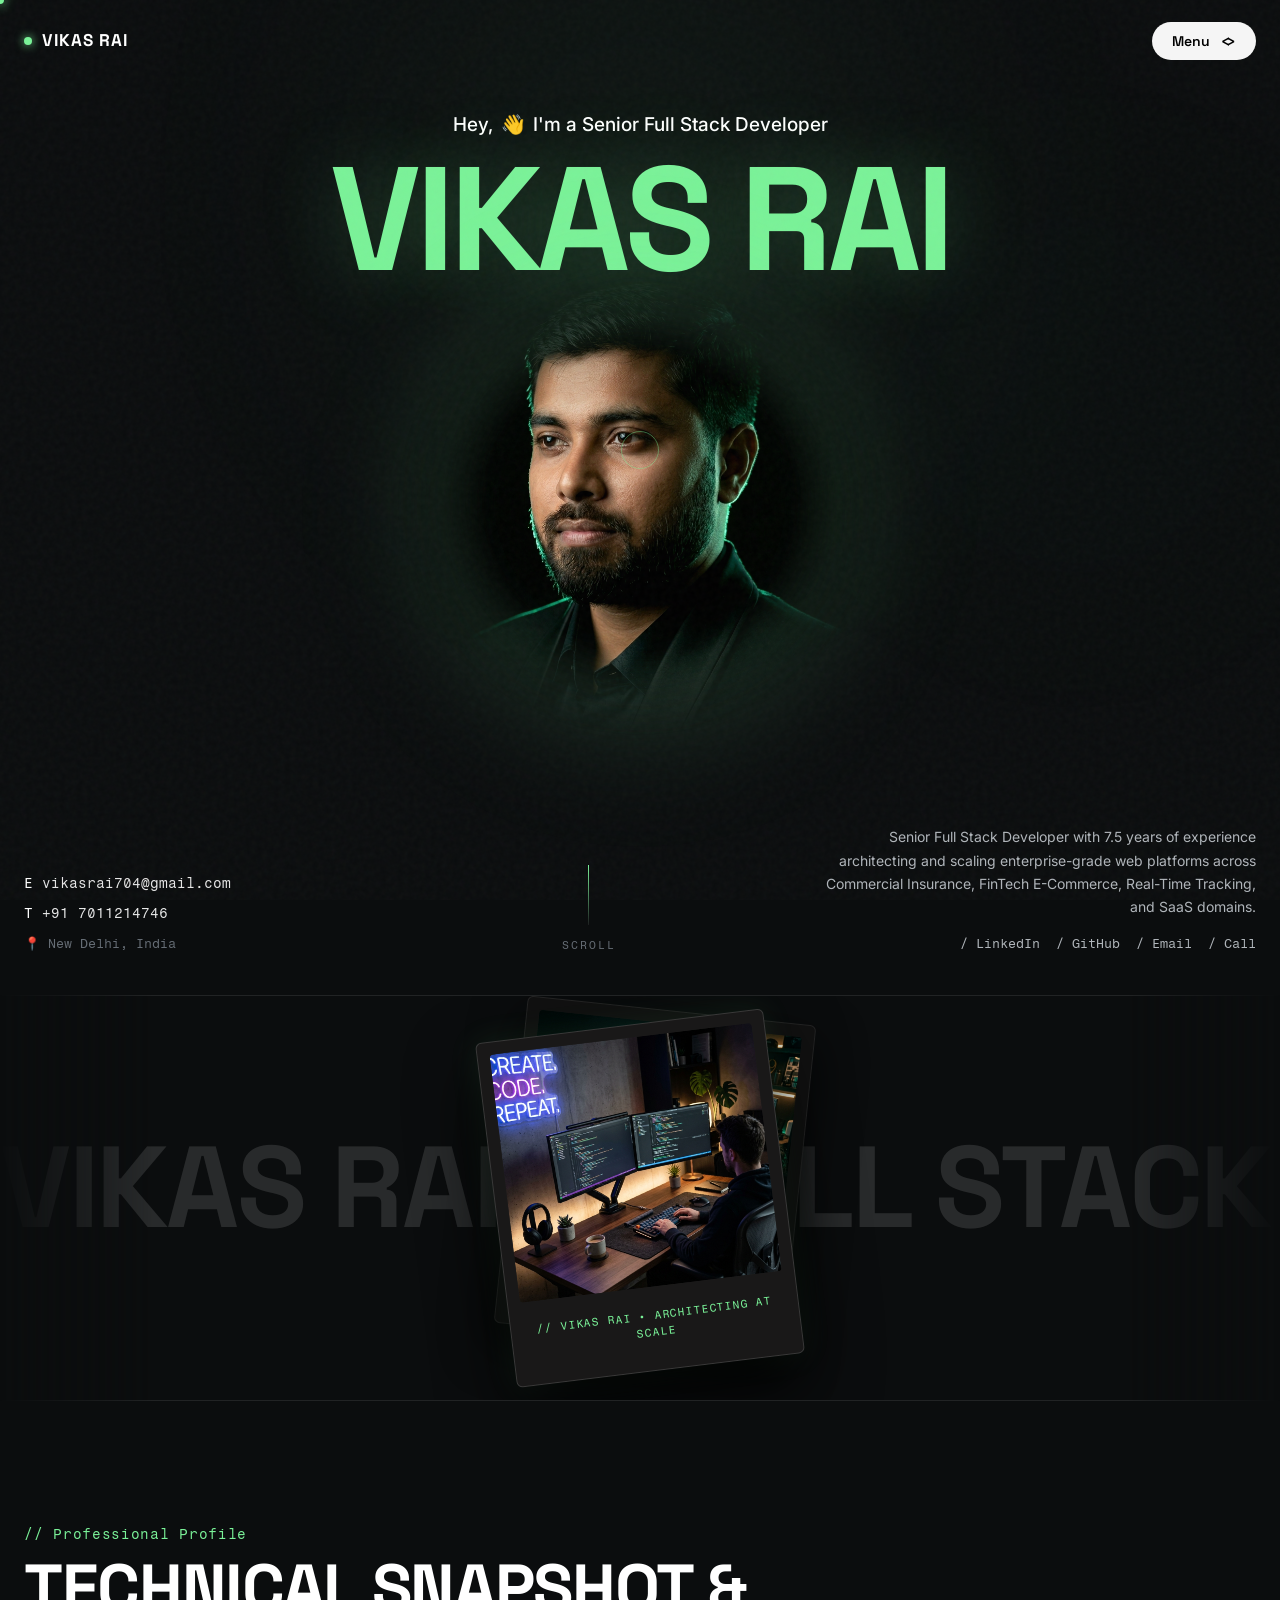
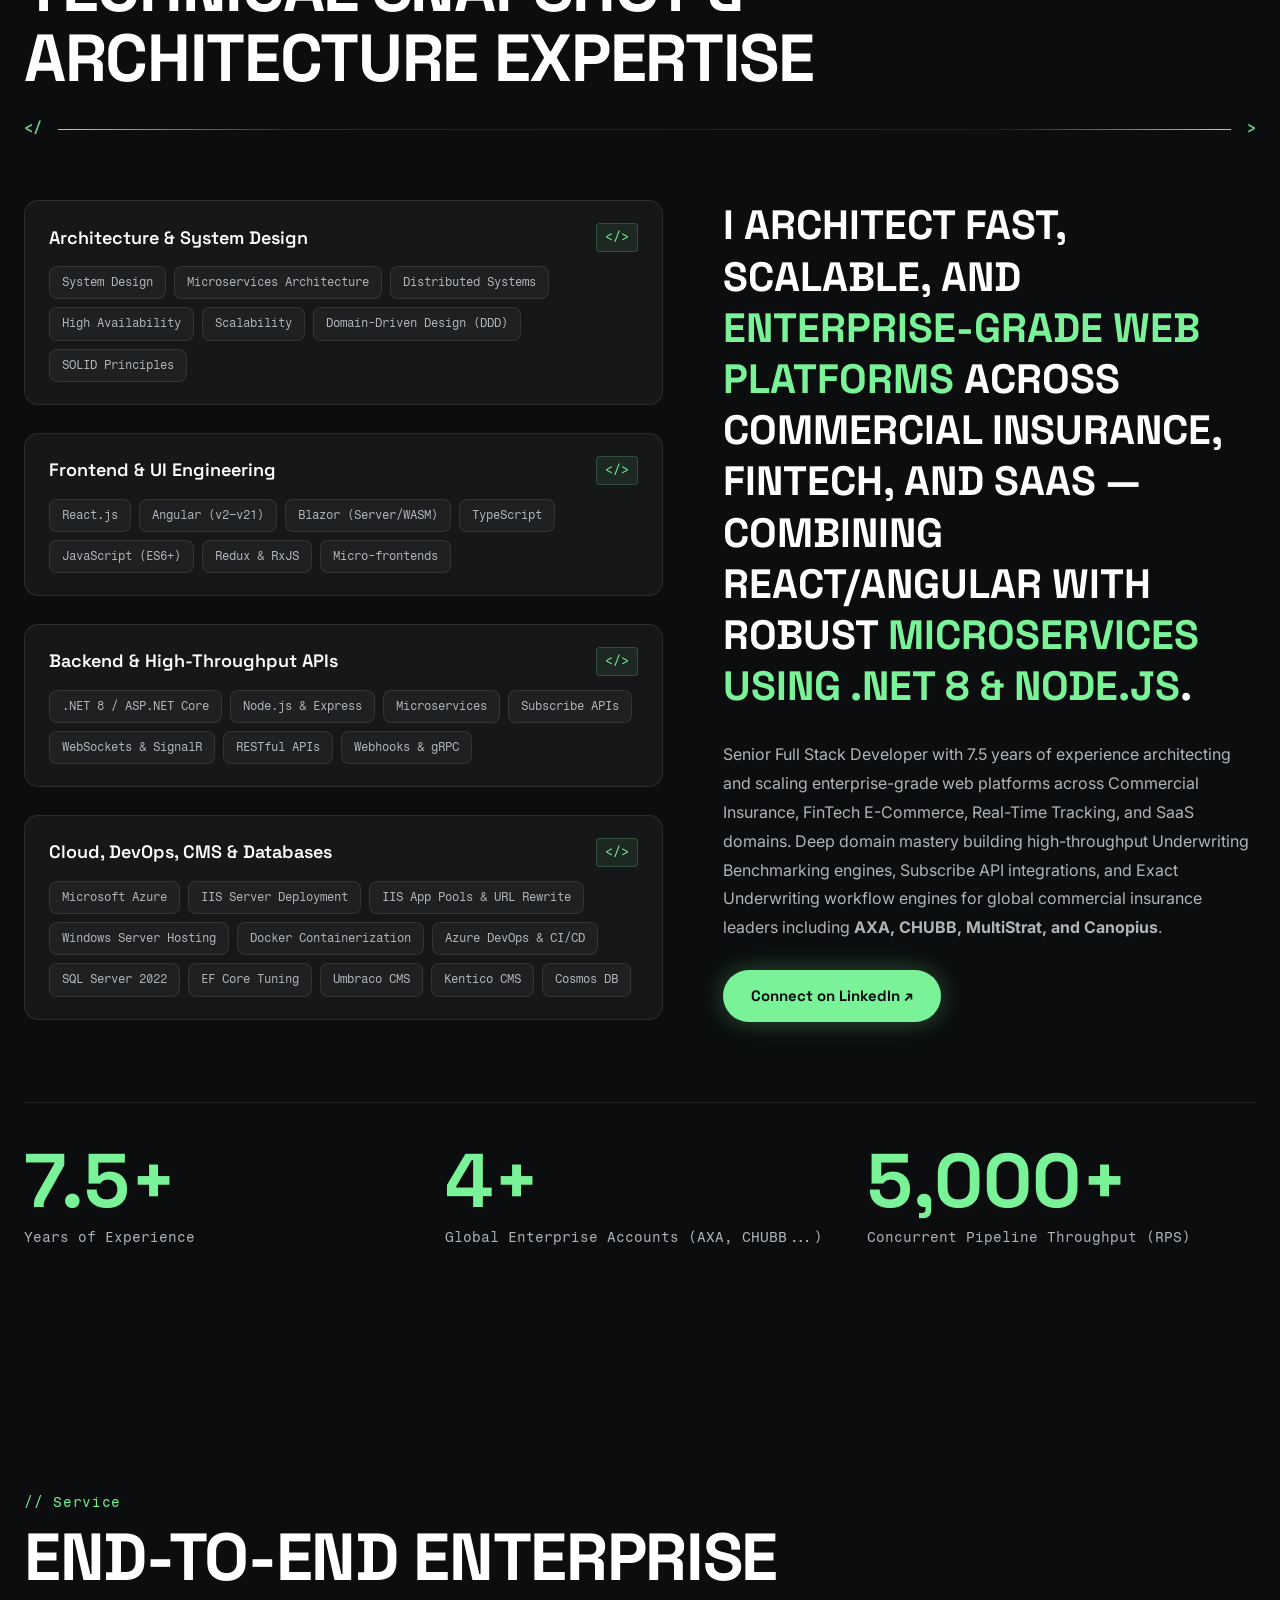
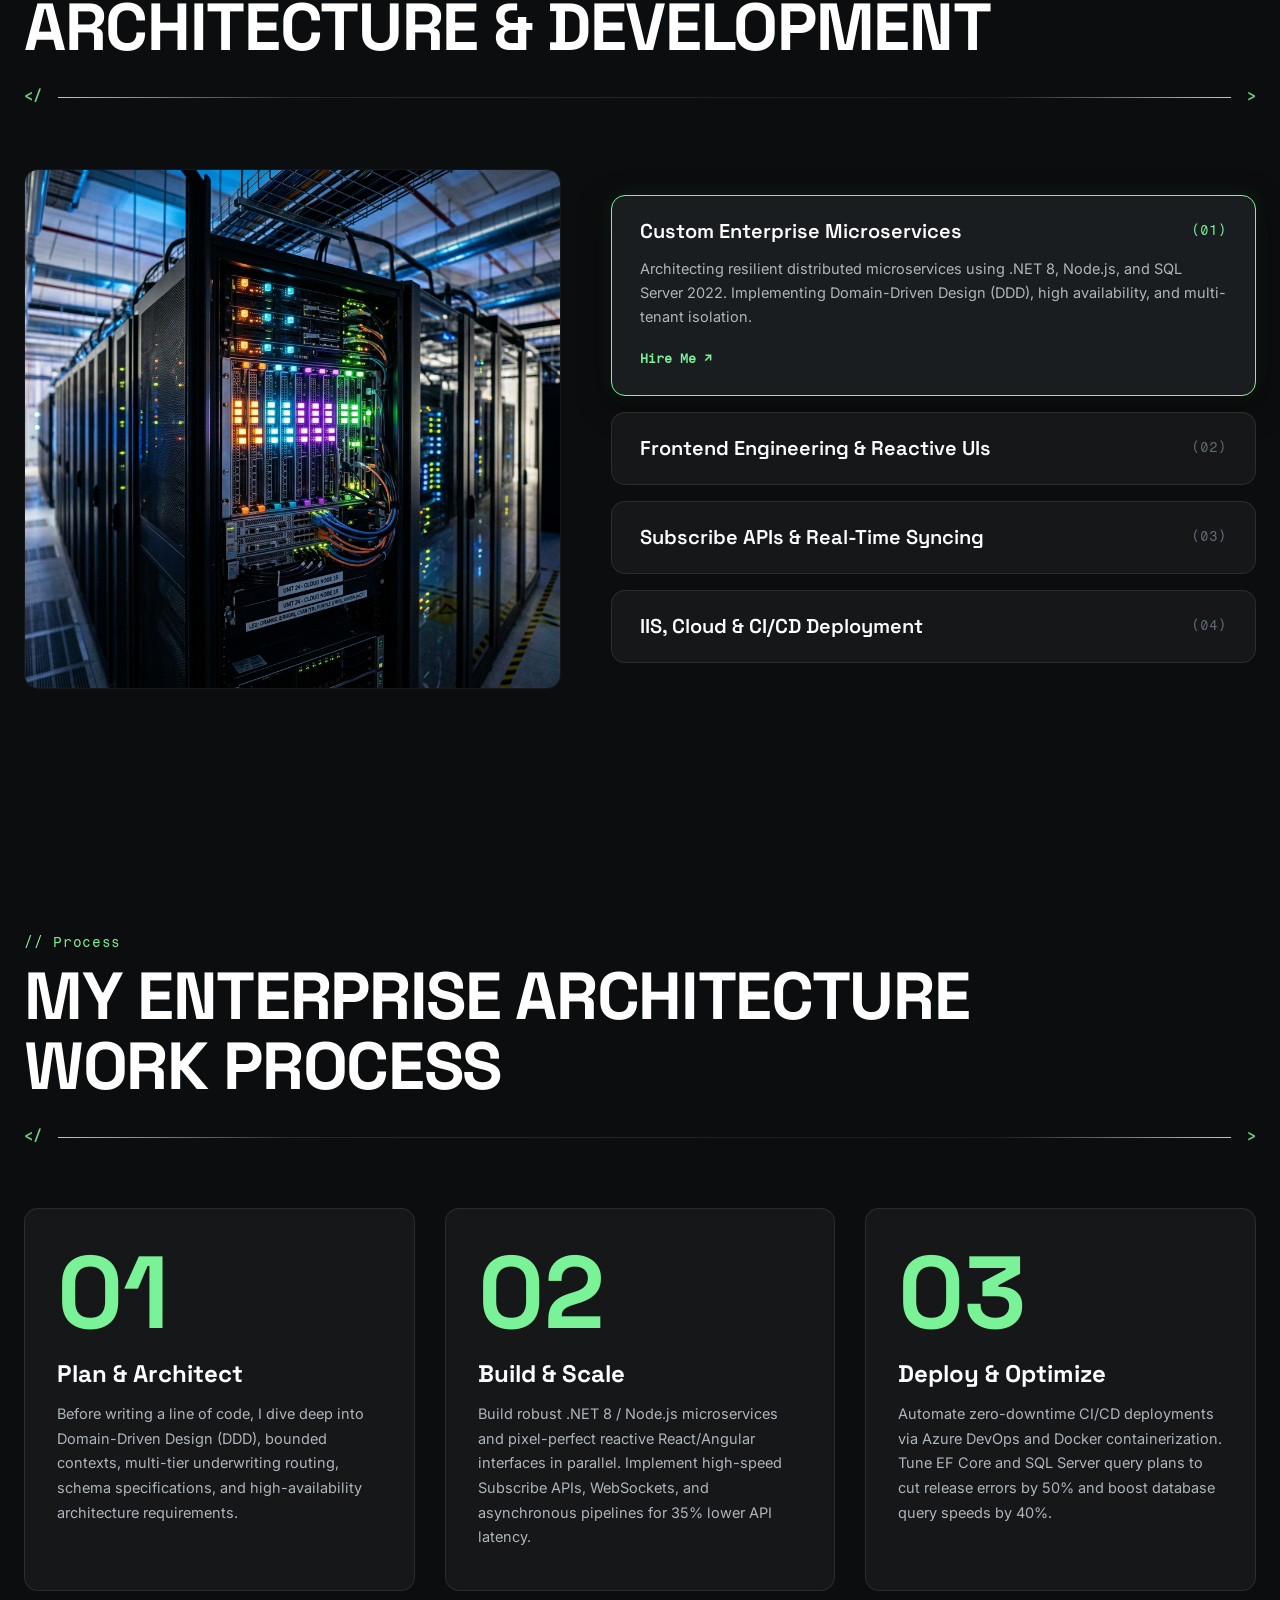
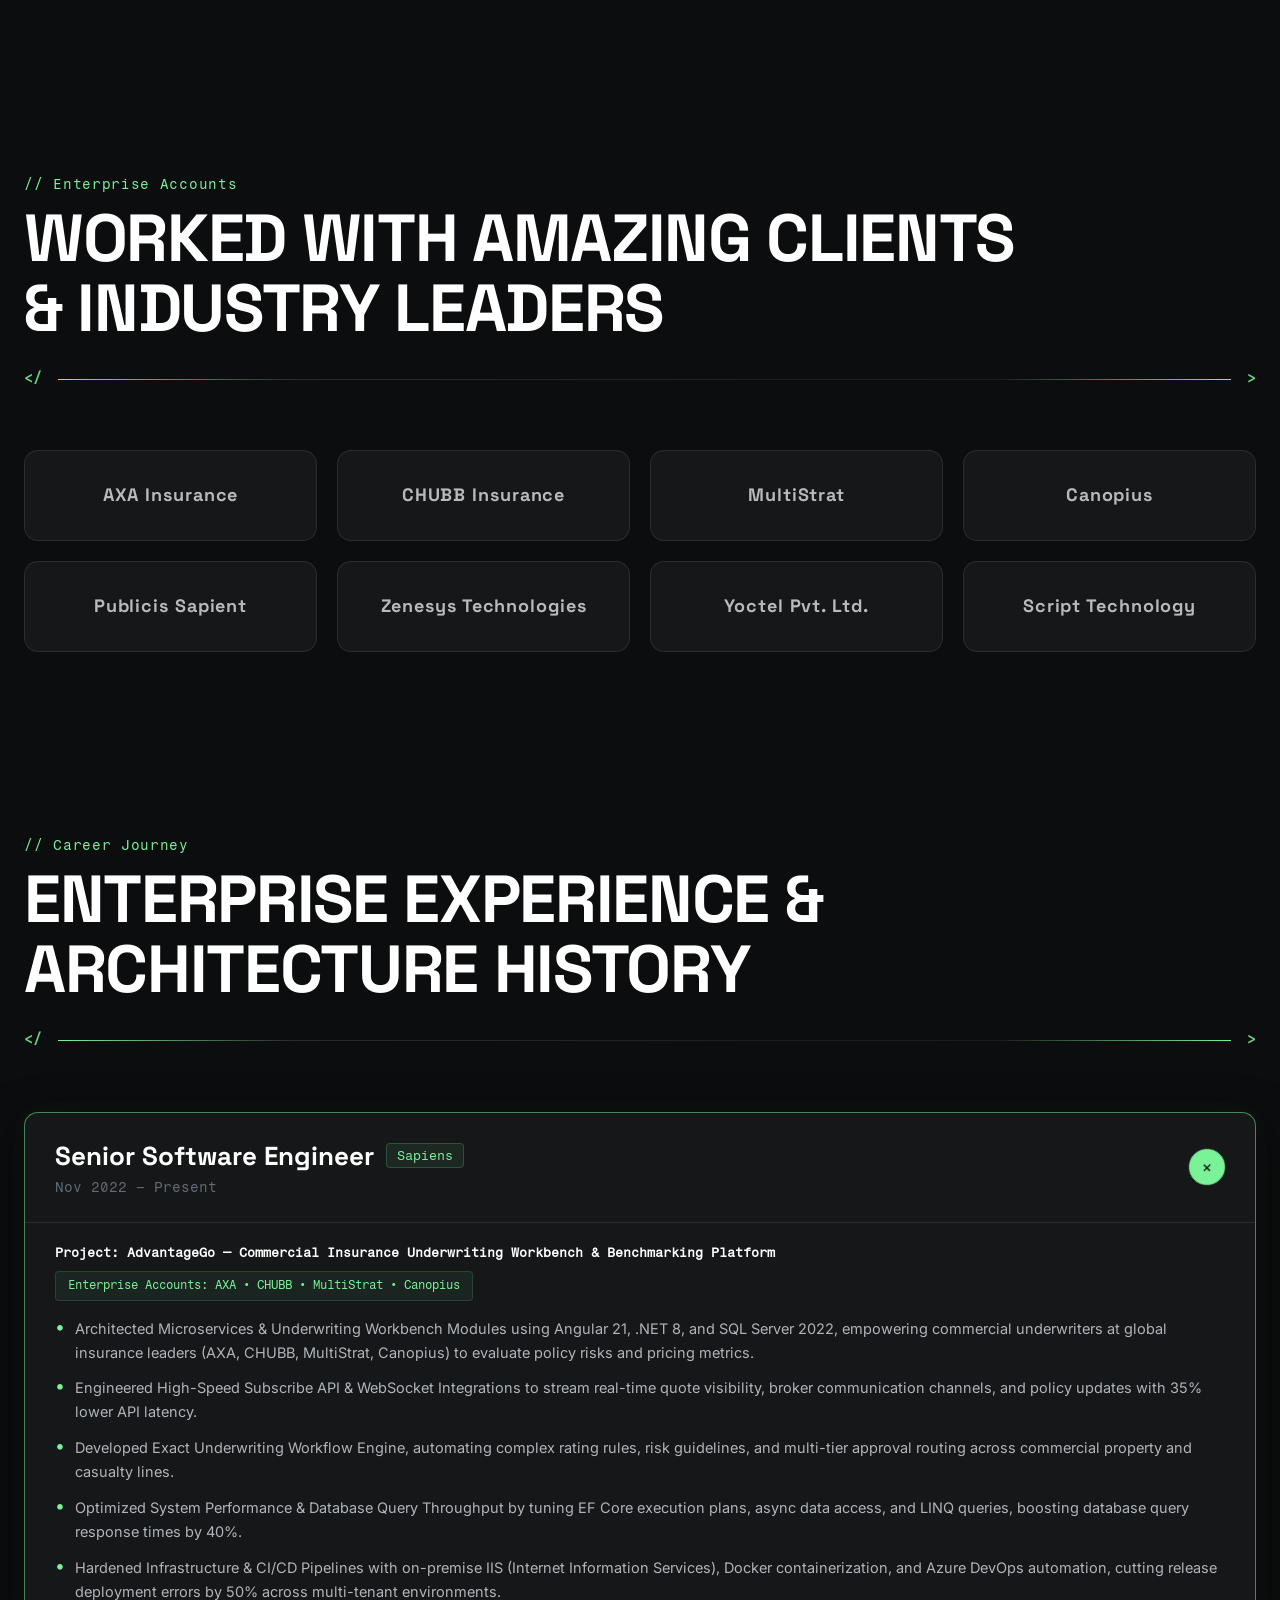
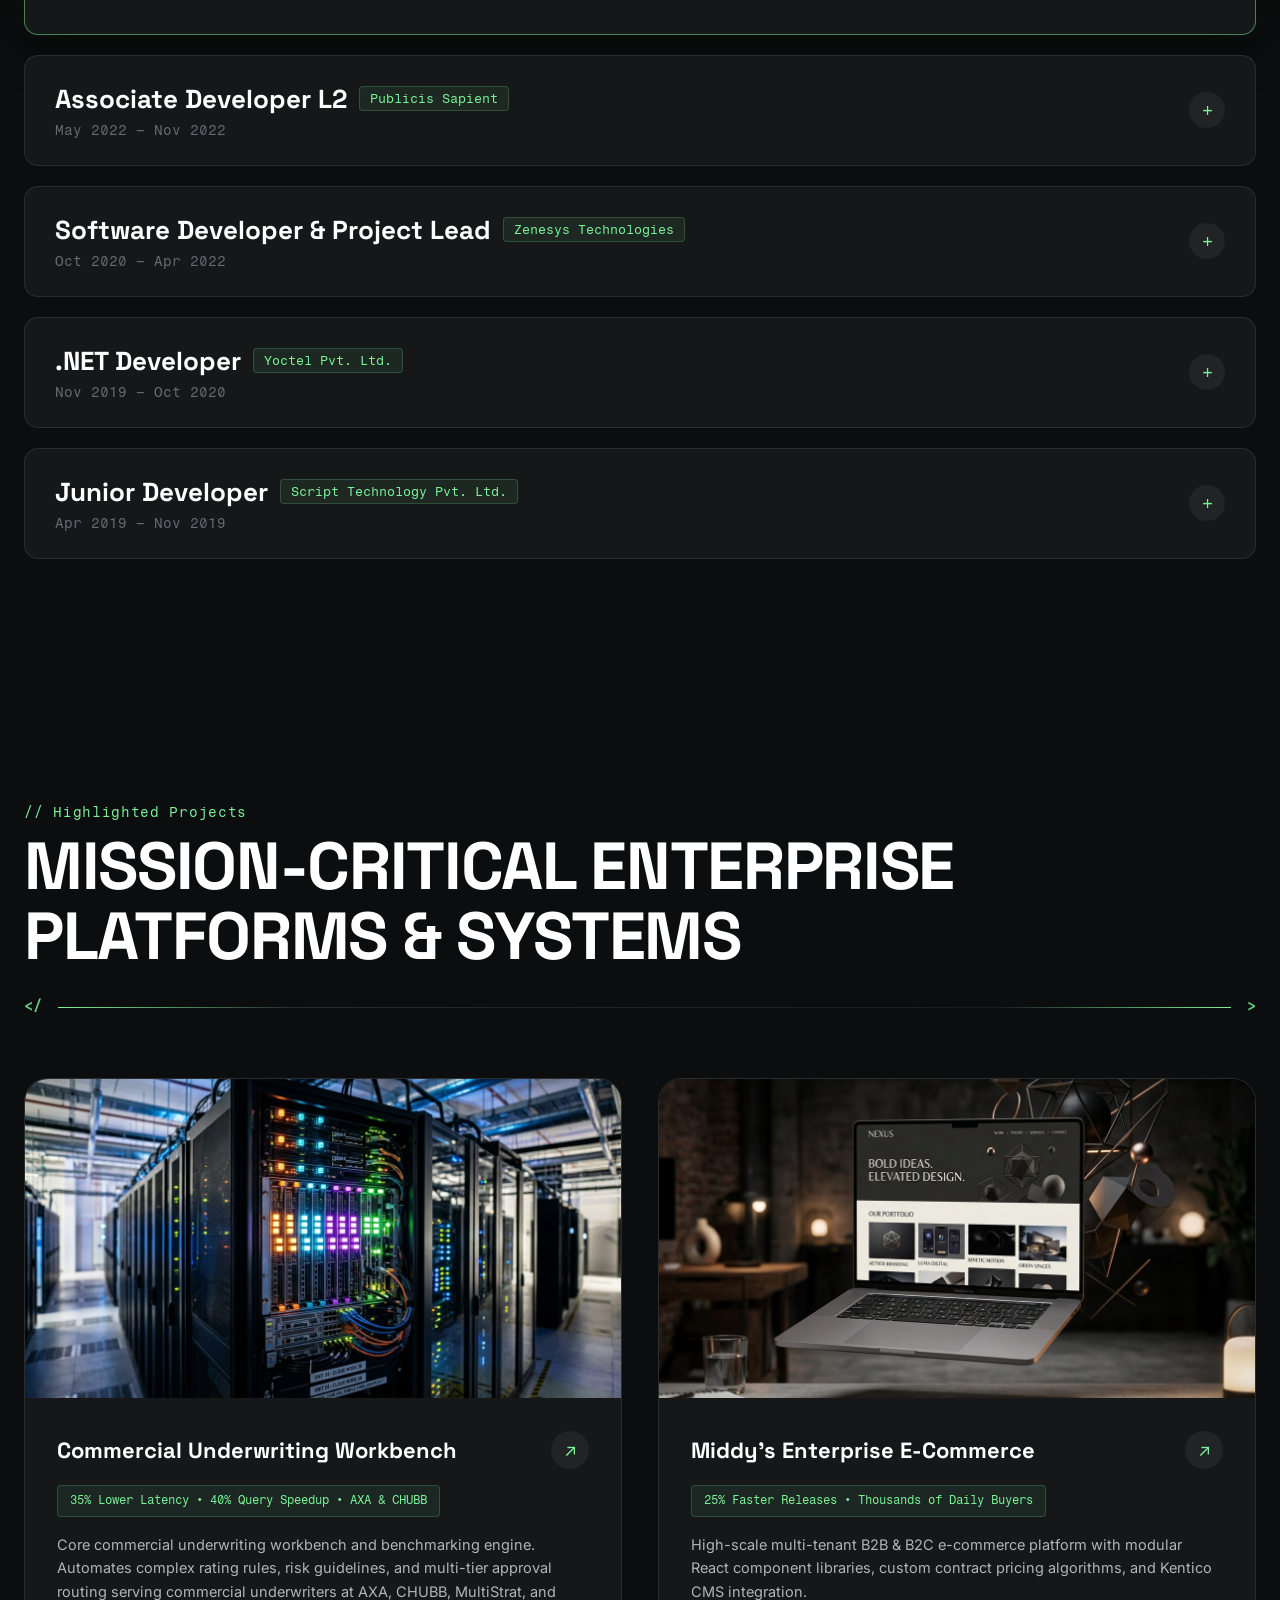
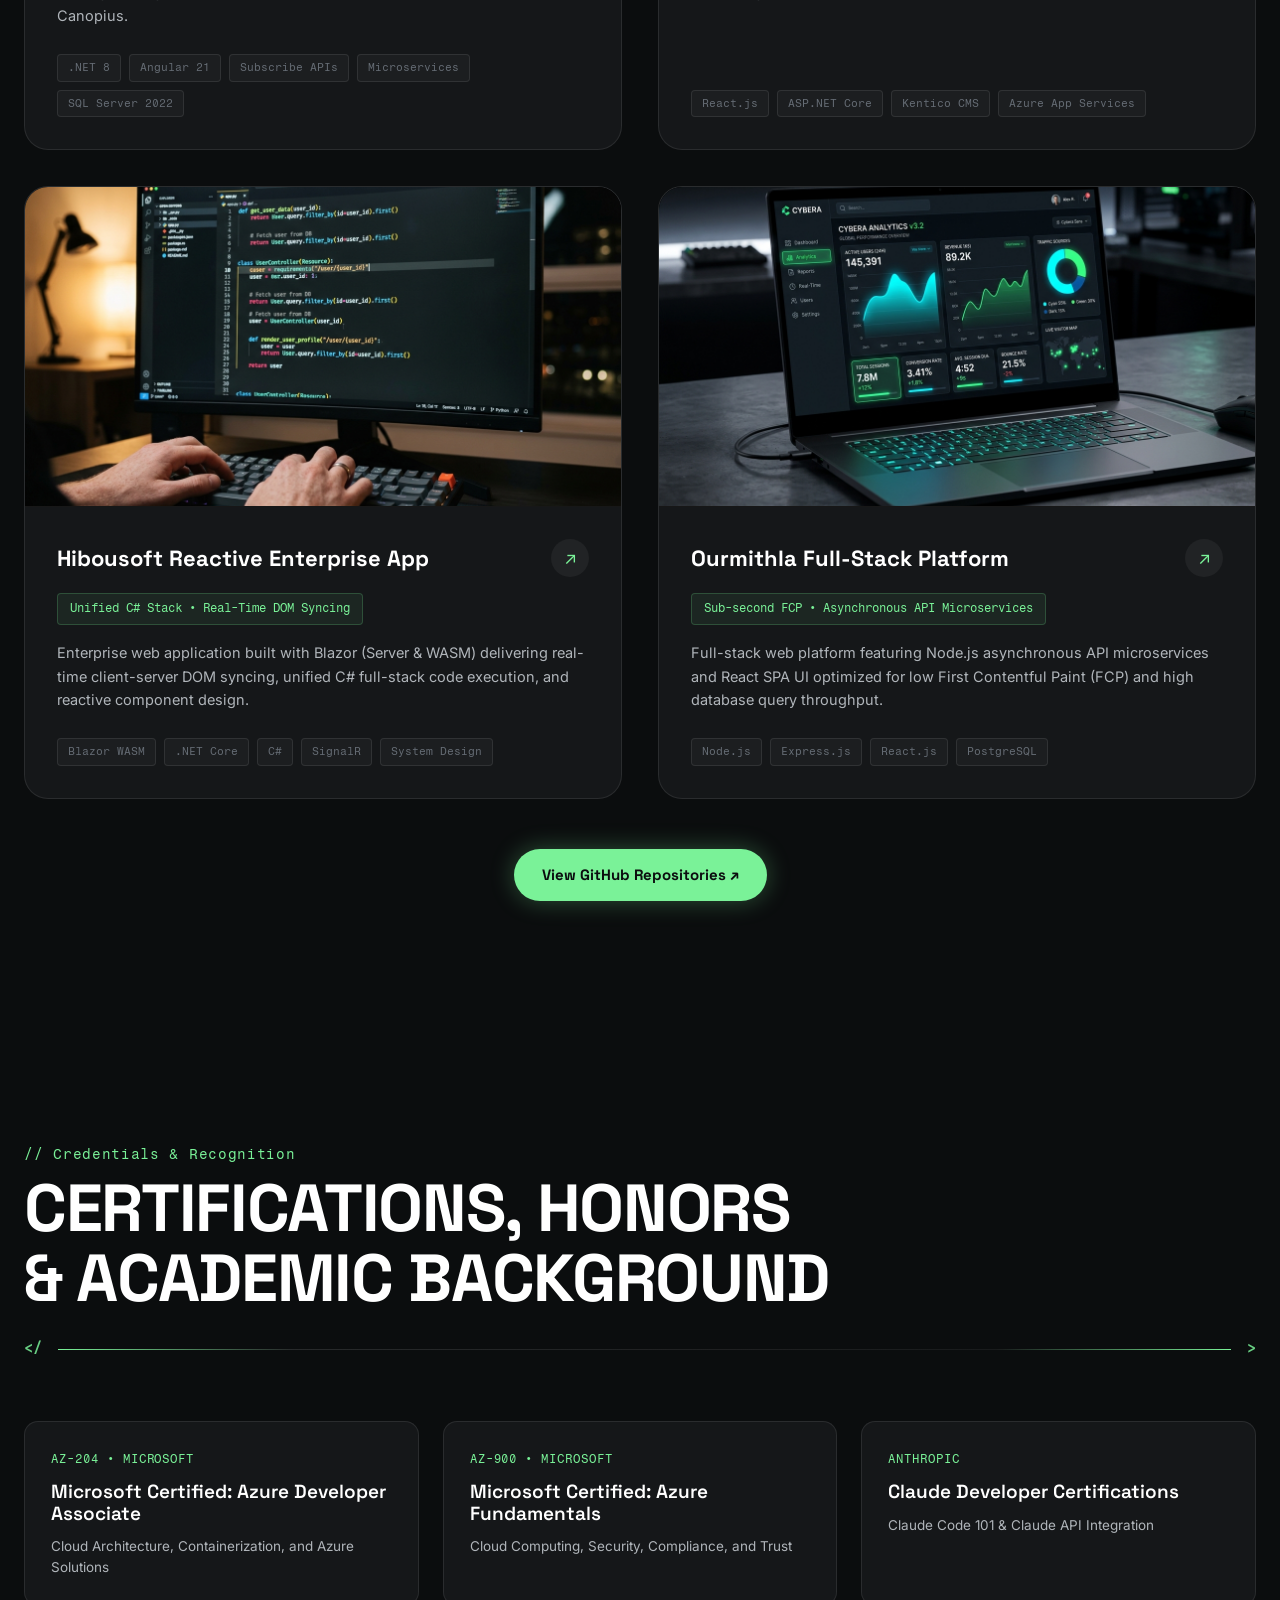
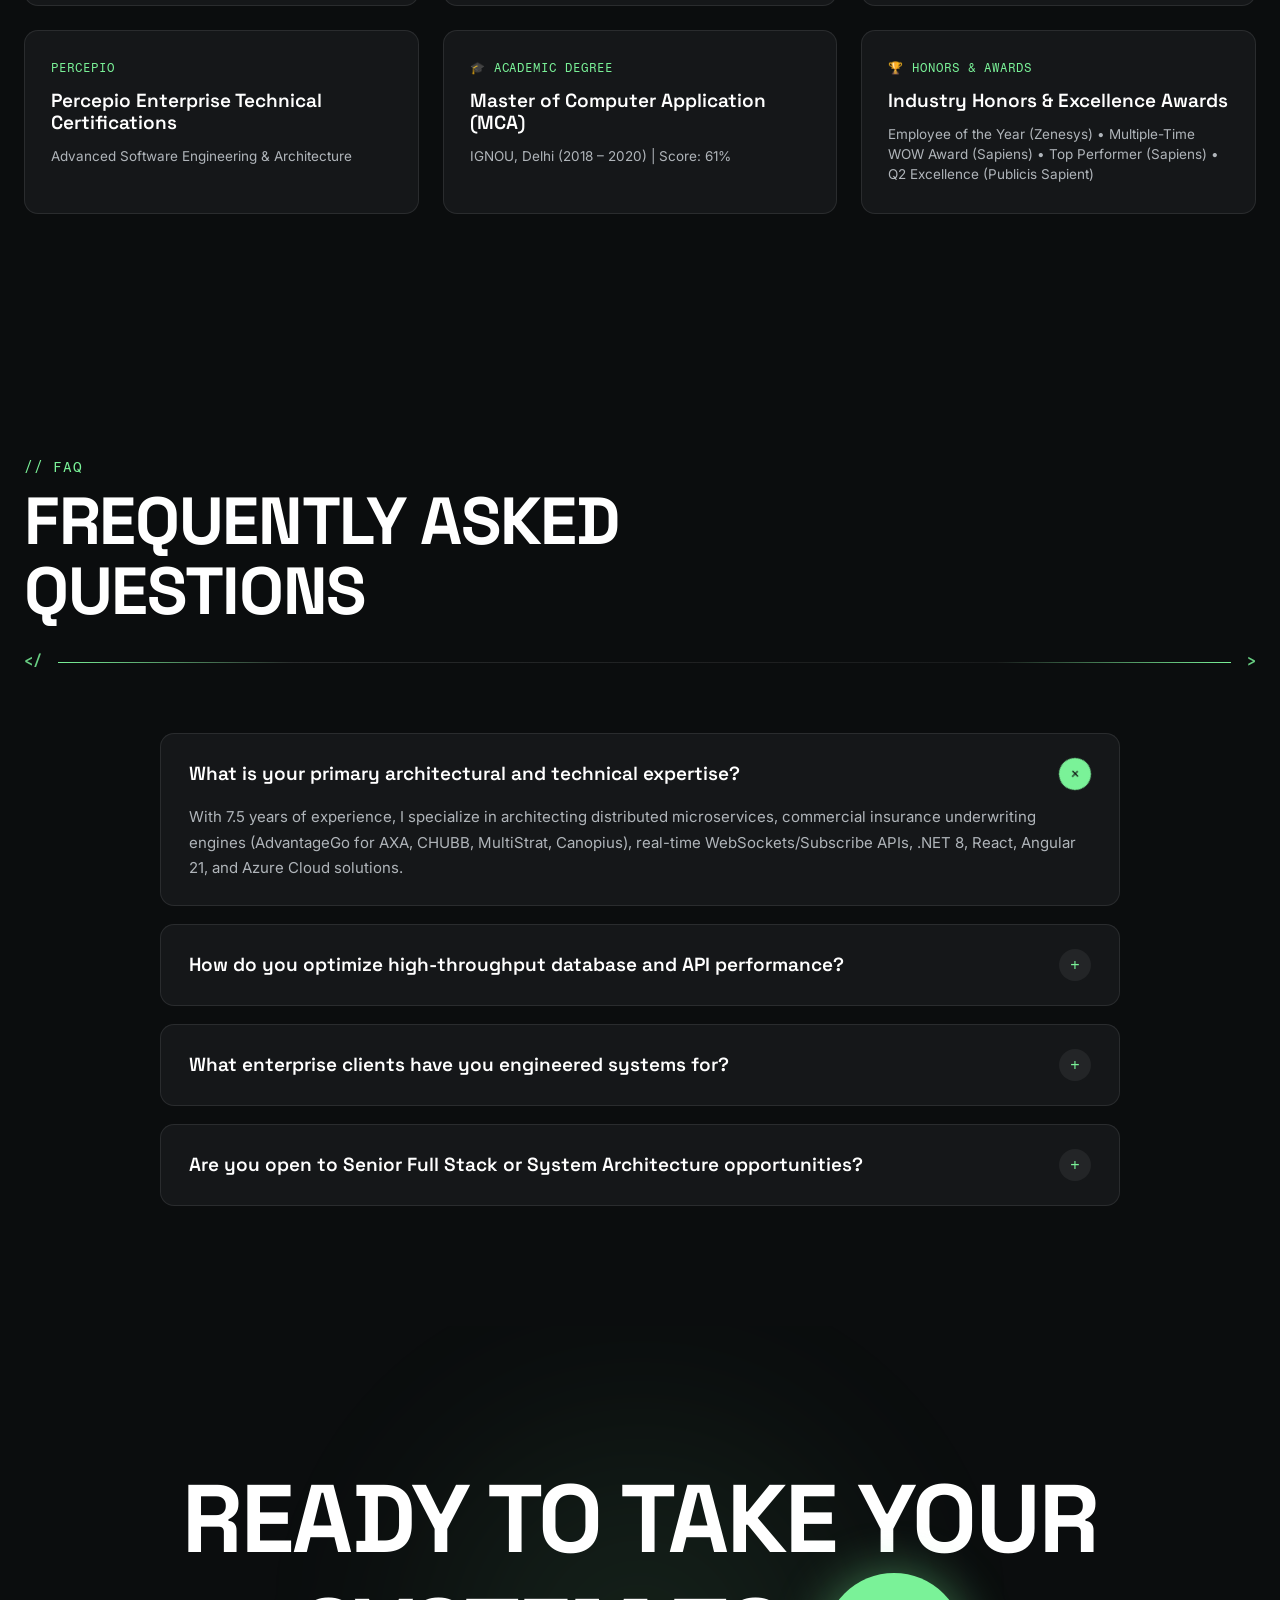
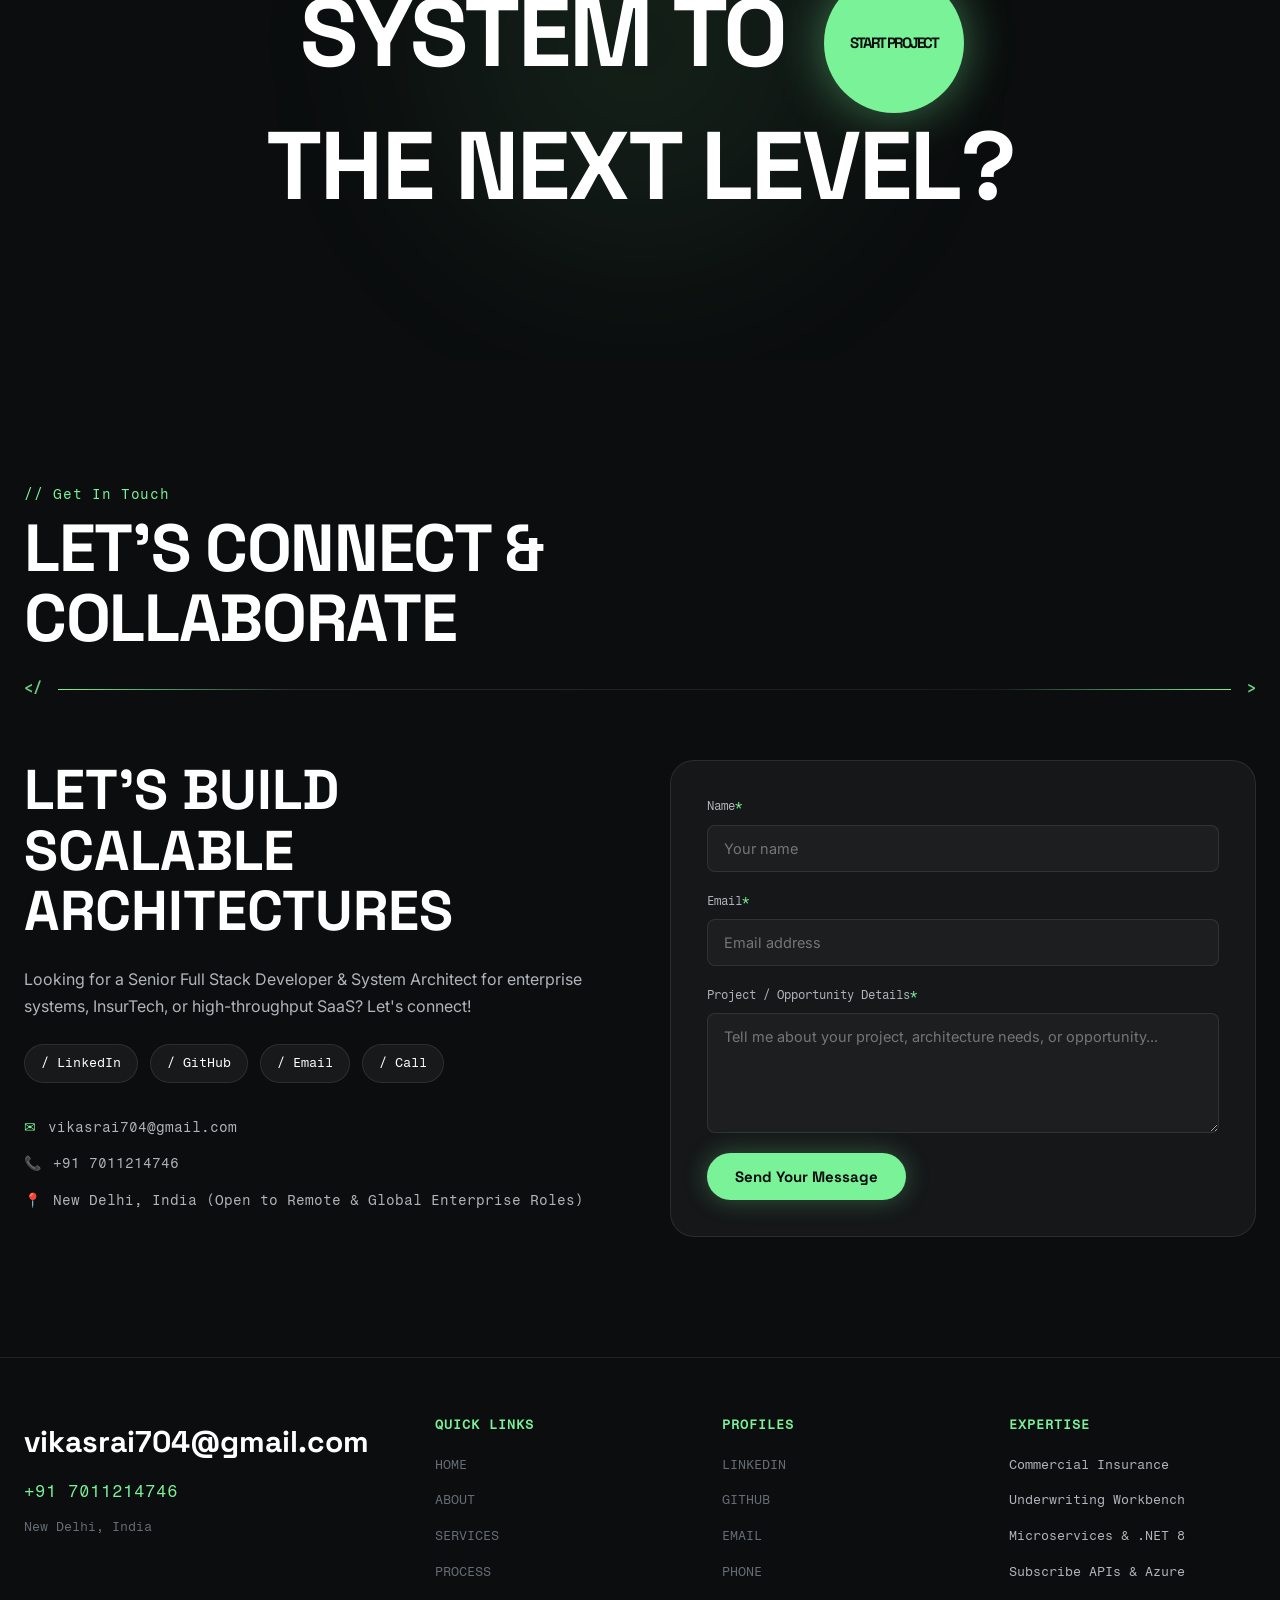
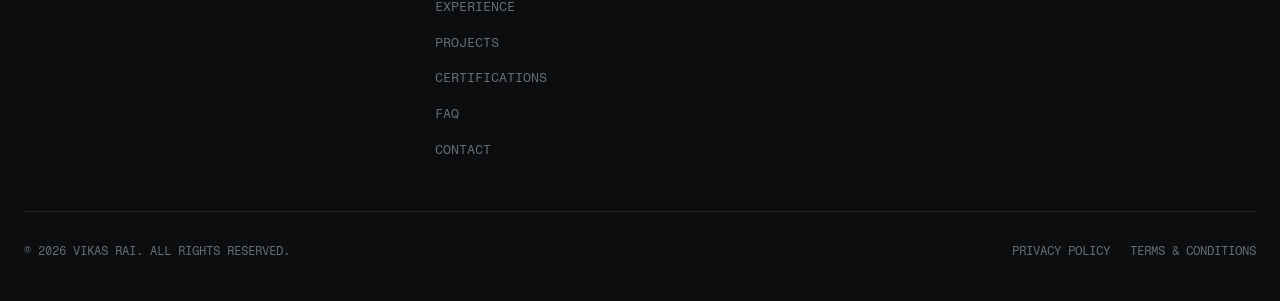
==== index.html @ 7bd9cb9f "Initial commit: Vikas Rai Senior Full Stack Developer Portfolio" ====
<!DOCTYPE html>
<html lang="en">
<head>
  <meta charset="UTF-8">
  <meta name="viewport" content="width=device-width, initial-scale=1.0">
  <title>Vikas Rai – Senior Full Stack Developer &amp; System Architect</title>
  <meta name="description" content="Portfolio of Vikas Rai, Senior Full Stack Developer specializing in Commercial Insurance (AXA, CHUBB), FinTech E-Commerce, Microservices, .NET 8, React, and Azure Cloud.">
  <link rel="stylesheet" href="css/style.css">
  <link rel="icon" href="data:image/svg+xml,<svg xmlns='http://www.w3.org/2000/svg' viewBox='0 0 100 100'><text y='.9em' font-size='90'>⚡</text></svg>">
</head>
<body>

  <!-- Ambient Light Mesh Background -->
  <div class="bg-ambient-light" aria-hidden="true">
    <div class="ambient-orb ambient-orb-1"></div>
    <div class="ambient-orb ambient-orb-2"></div>
  </div>

  <!-- Site Header -->
  <header class="site-header">
    <div class="container header-container">
      <a href="#home" class="brand-logo">
        <span class="brand-status-dot"></span>
        <span>VIKAS RAI</span>
      </a>

      <div style="position: relative;">
        <button id="menuToggleBtn" class="menu-toggle-btn" aria-expanded="false" aria-controls="menuDropdown">
          <span>Menu</span>
          <span class="chevron">&lt;&gt;</span>
        </button>

        <nav id="menuDropdown" class="menu-dropdown">
          <ul class="menu-nav-list">
            <li class="menu-nav-item"><a href="#home">Home</a></li>
            <li class="menu-nav-item"><a href="#about">About</a></li>
            <li class="menu-nav-item"><a href="#services">Services</a></li>
            <li class="menu-nav-item"><a href="#process">Process</a></li>
            <li class="menu-nav-item"><a href="#experience">Experience</a></li>
            <li class="menu-nav-item"><a href="#projects">Projects</a></li>
            <li class="menu-nav-item"><a href="#certifications">Certifications</a></li>
            <li class="menu-nav-item"><a href="#faq">FAQ</a></li>
            <li class="menu-nav-item"><a href="#contact">Contact</a></li>
          </ul>
        </nav>
      </div>
    </div>
  </header>

  <main>
    <!-- ==========================================================================
         Hero Section
         ========================================================================== -->
    <section class="hero-section" id="home">
      <div class="container hero-content-wrapper">
        <div class="hero-greeting">
          Hey, <span>👋</span> I'm a Senior Full Stack Developer
        </div>
        
        <h1 class="hero-display-name">VIKAS RAI</h1>

        <!-- Portrait with Ambient Radial Aura Glow (Seamless Fade) -->
        <div class="hero-portrait-container">
          <div class="hero-aura-glow"></div>
          <img src="assets/images/hero-developer.jpg" alt="Vikas Rai Senior Full Stack Developer Portrait" class="hero-portrait-img">
        </div>

        <!-- Lower Grid -->
        <div class="hero-lower-grid">
          <!-- Left Info -->
          <div class="hero-contact-side">
            <div>E <a href="mailto:vikasrai704@gmail.com">vikasrai704@gmail.com</a></div>
            <div>T <a href="tel:+917011214746">+91 7011214746</a></div>
            <div style="color: var(--text-muted); font-size: 13px;">📍 New Delhi, India</div>
          </div>

          <!-- Center Scroll Indicator -->
          <div class="hero-scroll-indicator" aria-hidden="true">
            <div class="scroll-line"></div>
            <span>SCROLL</span>
          </div>

          <!-- Right Bio & Socials -->
          <div class="hero-info-side">
            <p class="hero-bio-snippet">
              Senior Full Stack Developer with 7.5 years of experience architecting and scaling enterprise-grade web platforms across Commercial Insurance, FinTech E-Commerce, Real-Time Tracking, and SaaS domains.
            </p>
            <div class="hero-social-links">
              <a href="https://linkedin.com/in/virtualvr" target="_blank" rel="noopener noreferrer">/ LinkedIn</a>
              <a href="https://github.com/VirtualRV" target="_blank" rel="noopener noreferrer">/ GitHub</a>
              <a href="mailto:vikasrai704@gmail.com">/ Email</a>
              <a href="tel:+917011214746">/ Call</a>
            </div>
          </div>
        </div>
      </div>
    </section>

    <!-- ==========================================================================
         Signature Framer Marquee + Overlaid Tilted Polaroid Photo Stack
         ========================================================================== -->
    <section class="marquee-showcase-container" aria-label="Developer Showcase Ribbon">
      <div class="marquee-track">
        <div class="marquee-item"><span>VIKAS RAI</span> <span class="star">✱</span></div>
        <div class="marquee-item"><span>FULL STACK ARCHITECT</span> <span class="star">✱</span></div>
        <div class="marquee-item"><span>VIKAS RAI</span> <span class="star">✱</span></div>
        <div class="marquee-item"><span>MICROSERVICES &amp; .NET 8</span> <span class="star">✱</span></div>
        <div class="marquee-item"><span>VIKAS RAI</span> <span class="star">✱</span></div>
        <div class="marquee-item"><span>REACT &amp; ANGULAR</span> <span class="star">✱</span></div>
        <div class="marquee-item"><span>VIKAS RAI</span> <span class="star">✱</span></div>
        <div class="marquee-item"><span>AZURE CLOUD</span> <span class="star">✱</span></div>
      </div>

      <!-- Overlaid Tilted Polaroid Stack with 3D Parallax Hover -->
      <div class="polaroid-stack-overlay">
        <div class="polaroid-card-back">
          <img src="assets/images/polaroid-team.jpg" alt="Engineering Collaboration" class="polaroid-img">
          <div class="polaroid-caption">// SYSTEM DESIGN COLLABORATION</div>
        </div>
        <div class="polaroid-card">
          <img src="assets/images/polaroid-setup.jpg" alt="Vikas Rai Dev Workstation" class="polaroid-img">
          <div class="polaroid-caption">// VIKAS RAI • ARCHITECTING AT SCALE</div>
        </div>
      </div>
    </section>

    <!-- ==========================================================================
         About & Technical Snapshot Section
         ========================================================================== -->
    <section class="about-skills-section" id="about">
      <div class="container">
        <div class="devsync-section-header">
          <div>
            <span class="section-tag">// Professional Profile</span>
            <h2 class="section-title">Technical Snapshot &amp;<br>Architecture Expertise</h2>
          </div>
        </div>

        <div class="devsync-code-divider" aria-hidden="true">
          <span class="divider-bracket">&lt;/</span>
          <div class="divider-line"></div>
          <span class="divider-bracket">&gt;</span>
        </div>

        <div class="about-skills-grid">
          <!-- Skills Column: 4 Technical Categories directly from Resume -->
          <div class="skills-column">
            <!-- Category 1: Architecture & Design -->
            <div class="skill-category-block">
              <div class="skill-cat-header">
                <h3 class="skill-cat-name">Architecture &amp; System Design</h3>
                <span class="skill-code-badge">&lt;/&gt;</span>
              </div>
              <div class="skill-chips-list">
                <span class="skill-chip">System Design</span>
                <span class="skill-chip">Microservices Architecture</span>
                <span class="skill-chip">Distributed Systems</span>
                <span class="skill-chip">High Availability</span>
                <span class="skill-chip">Scalability</span>
                <span class="skill-chip">Domain-Driven Design (DDD)</span>
                <span class="skill-chip">SOLID Principles</span>
              </div>
            </div>

            <!-- Category 2: Frontend & UI -->
            <div class="skill-category-block">
              <div class="skill-cat-header">
                <h3 class="skill-cat-name">Frontend &amp; UI Engineering</h3>
                <span class="skill-code-badge">&lt;/&gt;</span>
              </div>
              <div class="skill-chips-list">
                <span class="skill-chip">React.js</span>
                <span class="skill-chip">Angular (v2–v21)</span>
                <span class="skill-chip">Blazor (Server/WASM)</span>
                <span class="skill-chip">TypeScript</span>
                <span class="skill-chip">JavaScript (ES6+)</span>
                <span class="skill-chip">Redux &amp; RxJS</span>
                <span class="skill-chip">Micro-frontends</span>
              </div>
            </div>

            <!-- Category 3: Backend & APIs -->
            <div class="skill-category-block">
              <div class="skill-cat-header">
                <h3 class="skill-cat-name">Backend &amp; High-Throughput APIs</h3>
                <span class="skill-code-badge">&lt;/&gt;</span>
              </div>
              <div class="skill-chips-list">
                <span class="skill-chip">.NET 8 / ASP.NET Core</span>
                <span class="skill-chip">Node.js &amp; Express</span>
                <span class="skill-chip">Microservices</span>
                <span class="skill-chip">Subscribe APIs</span>
                <span class="skill-chip">WebSockets &amp; SignalR</span>
                <span class="skill-chip">RESTful APIs</span>
                <span class="skill-chip">Webhooks &amp; gRPC</span>
              </div>
            </div>

            <!-- Category 4: Cloud, CMS & Data -->
            <div class="skill-category-block">
              <div class="skill-cat-header">
                <h3 class="skill-cat-name">Cloud, DevOps, CMS &amp; Databases</h3>
                <span class="skill-code-badge">&lt;/&gt;</span>
              </div>
              <div class="skill-chips-list">
                <span class="skill-chip">Microsoft Azure</span>
                <span class="skill-chip">IIS Server Deployment</span>
                <span class="skill-chip">IIS App Pools &amp; URL Rewrite</span>
                <span class="skill-chip">Windows Server Hosting</span>
                <span class="skill-chip">Docker Containerization</span>
                <span class="skill-chip">Azure DevOps &amp; CI/CD</span>
                <span class="skill-chip">SQL Server 2022</span>
                <span class="skill-chip">EF Core Tuning</span>
                <span class="skill-chip">Umbraco CMS</span>
                <span class="skill-chip">Kentico CMS</span>
                <span class="skill-chip">Cosmos DB</span>
              </div>
            </div>
          </div>

          <!-- Narrative Column with Framer Display Styling -->
          <div class="about-narrative-column">
            <div class="code-bracket-display">
              I ARCHITECT FAST, SCALABLE, AND <span class="highlight">ENTERPRISE-GRADE WEB PLATFORMS</span> ACROSS COMMERCIAL INSURANCE, FINTECH, AND SAAS — COMBINING REACT/ANGULAR WITH ROBUST <span class="highlight">MICROSERVICES USING .NET 8 &amp; NODE.JS</span>.
            </div>

            <p class="about-subtext">
              Senior Full Stack Developer with 7.5 years of experience architecting and scaling enterprise-grade web platforms across Commercial Insurance, FinTech E-Commerce, Real-Time Tracking, and SaaS domains. Deep domain mastery building high-throughput Underwriting Benchmarking engines, Subscribe API integrations, and Exact Underwriting workflow engines for global commercial insurance leaders including <strong>AXA, CHUBB, MultiStrat, and Canopius</strong>.
            </p>

            <div>
              <a href="https://linkedin.com/in/virtualvr" target="_blank" rel="noopener noreferrer" class="btn-primary">Connect on LinkedIn ↗</a>
            </div>
          </div>
        </div>

        <!-- Stats Counter Row -->
        <div class="stats-counter-row">
          <div class="stat-card">
            <div class="stat-number">7.5+</div>
            <div class="stat-label">Years of Experience</div>
          </div>
          <div class="stat-card">
            <div class="stat-number">4+</div>
            <div class="stat-label">Global Enterprise Accounts (AXA, CHUBB...)</div>
          </div>
          <div class="stat-card">
            <div class="stat-number">5,000+</div>
            <div class="stat-label">Concurrent Pipeline Throughput (RPS)</div>
          </div>
        </div>
      </div>
    </section>

    <!-- ==========================================================================
         Services Section with Synchronized Crossfade
         ========================================================================== -->
    <section class="services-section" id="services">
      <div class="container">
        <div class="devsync-section-header">
          <div>
            <span class="section-tag">// Service</span>
            <h2 class="section-title">End-to-End Enterprise<br>Architecture &amp; Development</h2>
          </div>
        </div>

        <div class="devsync-code-divider" aria-hidden="true">
          <span class="divider-bracket">&lt;/</span>
          <div class="divider-line"></div>
          <span class="divider-bracket">&gt;</span>
        </div>

        <div class="services-interactive-wrapper">
          <!-- Left: Synchronized Visual Preview -->
          <div class="service-preview-box">
            <img id="servicePreviewImg" src="assets/images/service-datacenter.jpg" alt="Enterprise Architecture Showcase" class="service-preview-img">
          </div>

          <!-- Right: Interactive Accordion (01), (02), (03), (04) -->
          <div class="services-accordion-col">
            <!-- Service 1 -->
            <div class="accordion-item active" data-img="assets/images/service-datacenter.jpg">
              <div class="accordion-header">
                <h3 class="accordion-title">Custom Enterprise Microservices</h3>
                <span class="accordion-number">(01)</span>
              </div>
              <div class="accordion-body">
                <p class="accordion-desc">
                  Architecting resilient distributed microservices using .NET 8, Node.js, and SQL Server 2022. Implementing Domain-Driven Design (DDD), high availability, and multi-tenant isolation.
                </p>
                <a href="#contact" class="accordion-link">Hire Me ↗</a>
              </div>
            </div>

            <!-- Service 2 -->
            <div class="accordion-item" data-img="assets/images/project-lumin.jpg">
              <div class="accordion-header">
                <h3 class="accordion-title">Frontend Engineering &amp; Reactive UIs</h3>
                <span class="accordion-number">(02)</span>
              </div>
              <div class="accordion-body">
                <p class="accordion-desc">
                  Building modular, high-scale web apps using React.js, Angular (v2-v21), and Blazor (WASM &amp; Server). Creating reusable component systems, state management with Redux/RxJS, and low-latency rendering.
                </p>
                <a href="#contact" class="accordion-link">Hire Me ↗</a>
              </div>
            </div>

            <!-- Service 3 -->
            <div class="accordion-item" data-img="assets/images/service-coding.jpg">
              <div class="accordion-header">
                <h3 class="accordion-title">Subscribe APIs &amp; Real-Time Syncing</h3>
                <span class="accordion-number">(03)</span>
              </div>
              <div class="accordion-body">
                <p class="accordion-desc">
                  Engineering high-throughput Subscribe APIs, WebSockets, and SignalR streaming pipelines. Delivering real-time quote visibility, automated multi-tier approval routing, and 35% lower API latency.
                </p>
                <a href="#contact" class="accordion-link">Hire Me ↗</a>
              </div>
            </div>

            <!-- Service 4 -->
            <div class="accordion-item" data-img="assets/images/project-techzo.jpg">
              <div class="accordion-header">
                <h3 class="accordion-title">IIS, Cloud &amp; CI/CD Deployment</h3>
                <span class="accordion-number">(04)</span>
              </div>
              <div class="accordion-body">
                <p class="accordion-desc">
                  Deploying enterprise .NET applications on on-premise Windows Server &amp; IIS (Internet Information Services) as well as Microsoft Azure. Configuring IIS Application Pools, process recycling, URL Rewrite, SSL bindings, Docker containers, and Azure DevOps release automation.
                </p>
                <a href="#contact" class="accordion-link">Hire Me ↗</a>
              </div>
            </div>
          </div>
        </div>
      </div>
    </section>

    <!-- ==========================================================================
         Process Section — DevSync Parity with Giant Neon Numbers
         ========================================================================== -->
    <section class="process-section" id="process">
      <div class="container">
        <div class="devsync-section-header">
          <div>
            <span class="section-tag">// Process</span>
            <h2 class="section-title">My Enterprise Architecture<br>Work Process</h2>
          </div>
        </div>

        <div class="devsync-code-divider" aria-hidden="true">
          <span class="divider-bracket">&lt;/</span>
          <div class="divider-line"></div>
          <span class="divider-bracket">&gt;</span>
        </div>

        <div class="process-grid">
          <div class="process-card">
            <div class="process-step-num">01</div>
            <h3 class="process-step-title">Plan &amp; Architect</h3>
            <p class="process-step-desc">
              Before writing a line of code, I dive deep into Domain-Driven Design (DDD), bounded contexts, multi-tier underwriting routing, schema specifications, and high-availability architecture requirements.
            </p>
          </div>

          <div class="process-card">
            <div class="process-step-num">02</div>
            <h3 class="process-step-title">Build &amp; Scale</h3>
            <p class="process-step-desc">
              Build robust .NET 8 / Node.js microservices and pixel-perfect reactive React/Angular interfaces in parallel. Implement high-speed Subscribe APIs, WebSockets, and asynchronous pipelines for 35% lower API latency.
            </p>
          </div>

          <div class="process-card">
            <div class="process-step-num">03</div>
            <h3 class="process-step-title">Deploy &amp; Optimize</h3>
            <p class="process-step-desc">
              Automate zero-downtime CI/CD deployments via Azure DevOps and Docker containerization. Tune EF Core and SQL Server query plans to cut release errors by 50% and boost database query speeds by 40%.
            </p>
          </div>
        </div>
      </div>
    </section>

    <!-- ==========================================================================
         Clients Section — Worked With Amazing Clients
         ========================================================================== -->
    <section class="partners-section" aria-label="Enterprise Clients and Accounts">
      <div class="container">
        <div class="devsync-section-header">
          <div>
            <span class="section-tag">// Enterprise Accounts</span>
            <h2 class="section-title">Worked With Amazing Clients<br>&amp; Industry Leaders</h2>
          </div>
        </div>

        <div class="devsync-code-divider" aria-hidden="true">
          <span class="divider-bracket">&lt;/</span>
          <div class="divider-line"></div>
          <span class="divider-bracket">&gt;</span>
        </div>

        <div class="partners-grid">
          <div class="partner-logo-item">AXA Insurance</div>
          <div class="partner-logo-item">CHUBB Insurance</div>
          <div class="partner-logo-item">MultiStrat</div>
          <div class="partner-logo-item">Canopius</div>
          <div class="partner-logo-item">Publicis Sapient</div>
          <div class="partner-logo-item">Zenesys Technologies</div>
          <div class="partner-logo-item">Yoctel Pvt. Ltd.</div>
          <div class="partner-logo-item">Script Technology</div>
        </div>
      </div>
    </section>

    <!-- ==========================================================================
         Experience Section — Interactive Accordion with ALL 5 Resume Roles
         ========================================================================== -->
    <section class="experience-section" id="experience">
      <div class="container">
        <div class="devsync-section-header">
          <div>
            <span class="section-tag">// Career Journey</span>
            <h2 class="section-title">Enterprise Experience &amp;<br>Architecture History</h2>
          </div>
        </div>

        <div class="devsync-code-divider" aria-hidden="true">
          <span class="divider-bracket">&lt;/</span>
          <div class="divider-line"></div>
          <span class="divider-bracket">&gt;</span>
        </div>

        <div class="experience-accordion-list">
          <!-- Role 1: Sapiens (Active by default) -->
          <div class="experience-item active">
            <button class="experience-header-btn" type="button">
              <div>
                <div class="exp-role-title">
                  Senior Software Engineer
                  <span class="exp-company-badge">Sapiens</span>
                </div>
                <div class="exp-period-text">Nov 2022 – Present</div>
              </div>
              <div class="exp-toggle-icon">+</div>
            </button>
            <div class="experience-collapse-body">
              <div class="exp-project-name">
                Project: AdvantageGo — Commercial Insurance Underwriting Workbench &amp; Benchmarking Platform
              </div>
              <div class="exp-accounts-pill">
                Enterprise Accounts: AXA • CHUBB • MultiStrat • Canopius
              </div>
              <ul class="exp-bullet-list">
                <li>Architected Microservices &amp; Underwriting Workbench Modules using Angular 21, .NET 8, and SQL Server 2022, empowering commercial underwriters at global insurance leaders (AXA, CHUBB, MultiStrat, Canopius) to evaluate policy risks and pricing metrics.</li>
                <li>Engineered High-Speed Subscribe API &amp; WebSocket Integrations to stream real-time quote visibility, broker communication channels, and policy updates with 35% lower API latency.</li>
                <li>Developed Exact Underwriting Workflow Engine, automating complex rating rules, risk guidelines, and multi-tier approval routing across commercial property and casualty lines.</li>
                <li>Optimized System Performance &amp; Database Query Throughput by tuning EF Core execution plans, async data access, and LINQ queries, boosting database query response times by 40%.</li>
                <li>Hardened Infrastructure &amp; CI/CD Pipelines with on-premise IIS (Internet Information Services), Docker containerization, and Azure DevOps automation, cutting release deployment errors by 50% across multi-tenant environments.</li>
              </ul>
            </div>
          </div>

          <!-- Role 2: Publicis Sapient -->
          <div class="experience-item">
            <button class="experience-header-btn" type="button">
              <div>
                <div class="exp-role-title">
                  Associate Developer L2
                  <span class="exp-company-badge">Publicis Sapient</span>
                </div>
                <div class="exp-period-text">May 2022 – Nov 2022</div>
              </div>
              <div class="exp-toggle-icon">+</div>
            </button>
            <div class="experience-collapse-body">
              <div class="exp-project-name">
                Project: Middy’s B2B &amp; B2C Enterprise E-Commerce Platform
              </div>
              <div class="exp-accounts-pill">
                Domain: FinTech E-Commerce &amp; Multi-Tier B2B Pricing
              </div>
              <ul class="exp-bullet-list">
                <li>Delivered High-Scale Microservices E-Commerce Experiences utilizing React.js, ASP.NET Core, and Kentico CMS, serving thousands of daily active business buyers.</li>
                <li>Designed Modular React Component Libraries, accelerating frontend feature iteration and checkout flow releases by 25% across catalog, cart, and order processing modules.</li>
                <li>Engineered Custom Pricing &amp; Order Services, integrating multi-tier B2B contract pricing algorithms, catalog management, and payment gateway infrastructure.</li>
                <li>Collaborated in Agile Cloud Delivery on Azure App Services maintaining high code quality through rigorous peer code reviews and automated testing.</li>
              </ul>
            </div>
          </div>

          <!-- Role 3: Zenesys Technologies -->
          <div class="experience-item">
            <button class="experience-header-btn" type="button">
              <div>
                <div class="exp-role-title">
                  Software Developer &amp; Project Lead
                  <span class="exp-company-badge">Zenesys Technologies</span>
                </div>
                <div class="exp-period-text">Oct 2020 – Apr 2022</div>
              </div>
              <div class="exp-toggle-icon">+</div>
            </button>
            <div class="experience-collapse-body">
              <div class="exp-project-name">
                Products: Hibousoft, Ourmithla, ISG ProBenchmark, EasyGo, Umbraco CMS Portals
              </div>
              <div class="exp-accounts-pill">
                Leadership: Directed team of 4 developers across multi-tenant SaaS &amp; CMS platforms
              </div>
              <ul class="exp-bullet-list">
                <li>Led Full-Stack &amp; System Design Delivery: Directed a team of 4 developers building multi-tenant SaaS platforms, content hubs, and real-time tracking applications.</li>
                <li>Delivered Umbraco CMS Enterprise Portals: Developed content-managed web solutions using Umbraco CMS, building custom C# backend controllers, dynamic layout templates, and RESTful content APIs for client sites.</li>
                <li>Engineered Hibousoft Platform (Blazor &amp; .NET Core): Built an enterprise web application leveraging Blazor (Server &amp; WASM) for reactive UI, real-time client-server DOM syncing, and unified C# full-stack code execution.</li>
                <li>Architected Ourmithla Web Platform (Node.js &amp; React): Designed a full-stack platform featuring Node.js asynchronous API microservices and React SPA UI with fast rendering and optimized state flow.</li>
                <li>Developed ISG ProBenchmark SaaS: Built a pricing intelligence platform using Angular, .NET Core Web API, and Azure Cosmos DB to process large-scale pricing metrics.</li>
              </ul>
            </div>
          </div>

          <!-- Role 4: Yoctel Pvt. Ltd. -->
          <div class="experience-item">
            <button class="experience-header-btn" type="button">
              <div>
                <div class="exp-role-title">
                  .NET Developer
                  <span class="exp-company-badge">Yoctel Pvt. Ltd.</span>
                </div>
                <div class="exp-period-text">Nov 2019 – Oct 2020</div>
              </div>
              <div class="exp-toggle-icon">+</div>
            </button>
            <div class="experience-collapse-body">
              <div class="exp-project-name">
                Platforms: SIMS, SuccessCapsule, ScholarshipDekho, Dips Academy
              </div>
              <div class="exp-accounts-pill">
                High-Concurrency Scale: 50,000+ Concurrent Assessment Submissions
              </div>
              <ul class="exp-bullet-list">
                <li>Built and deployed Academic &amp; Assessment Systems using .NET Core Web API, AngularJS/React, and SQL Server on Windows Server with IIS, managing Application Pools and process recycling to scale exam processing pipelines for 50,000+ concurrent submissions.</li>
              </ul>
            </div>
          </div>

          <!-- Role 5: Script Technology Pvt. Ltd. -->
          <div class="experience-item">
            <button class="experience-header-btn" type="button">
              <div>
                <div class="exp-role-title">
                  Junior Developer
                  <span class="exp-company-badge">Script Technology Pvt. Ltd.</span>
                </div>
                <div class="exp-period-text">Apr 2019 – Nov 2019</div>
              </div>
              <div class="exp-toggle-icon">+</div>
            </button>
            <div class="experience-collapse-body">
              <div class="exp-project-name">
                Projects: Travel Engineer &amp; OTOAI Travel Booking Platforms
              </div>
              <div class="exp-accounts-pill">
                Domain: Custom Travel Inventory &amp; Vendor Workflows
              </div>
              <ul class="exp-bullet-list">
                <li>Engineered Itinerary &amp; Booking Modules with PHP (CodeIgniter), JavaScript, and MySQL, building custom inventory, vendor onboarding, and payment workflows.</li>
              </ul>
            </div>
          </div>
        </div>
      </div>
    </section>

    <!-- ==========================================================================
         Featured Projects Section
         ========================================================================== -->
    <section class="projects-section" id="projects">
      <div class="container">
        <div class="devsync-section-header">
          <div>
            <span class="section-tag">// Highlighted Projects</span>
            <h2 class="section-title">Mission-Critical Enterprise<br>Platforms &amp; Systems</h2>
          </div>
        </div>

        <div class="devsync-code-divider" aria-hidden="true">
          <span class="divider-bracket">&lt;/</span>
          <div class="divider-line"></div>
          <span class="divider-bracket">&gt;</span>
        </div>

        <div class="projects-grid">
          <!-- Project 1: AdvantageGo Commercial Underwriting Workbench -->
          <article class="project-card">
            <div class="project-thumbnail-wrapper">
              <img src="assets/images/service-datacenter.jpg" alt="Commercial Underwriting Workbench" class="project-thumbnail-img">
            </div>
            <div class="project-body">
              <div class="project-header-row">
                <h3 class="project-title">Commercial Underwriting Workbench</h3>
                <a href="https://github.com/VirtualRV" target="_blank" rel="noopener noreferrer" class="project-link-icon" aria-label="View Project on GitHub">↗</a>
              </div>
              <div class="project-metrics-badge">35% Lower Latency • 40% Query Speedup • AXA &amp; CHUBB</div>
              <p class="project-description">
                Core commercial underwriting workbench and benchmarking engine. Automates complex rating rules, risk guidelines, and multi-tier approval routing serving commercial underwriters at AXA, CHUBB, MultiStrat, and Canopius.
              </p>
              <div class="project-tags-list">
                <span class="project-tag-pill">.NET 8</span>
                <span class="project-tag-pill">Angular 21</span>
                <span class="project-tag-pill">Subscribe APIs</span>
                <span class="project-tag-pill">Microservices</span>
                <span class="project-tag-pill">SQL Server 2022</span>
              </div>
            </div>
          </article>

          <!-- Project 2: Middy's Enterprise E-Commerce -->
          <article class="project-card">
            <div class="project-thumbnail-wrapper">
              <img src="assets/images/project-lumin.jpg" alt="Middy's Enterprise E-Commerce" class="project-thumbnail-img">
            </div>
            <div class="project-body">
              <div class="project-header-row">
                <h3 class="project-title">Middy’s Enterprise E-Commerce</h3>
                <a href="https://github.com/VirtualRV" target="_blank" rel="noopener noreferrer" class="project-link-icon" aria-label="View Project on GitHub">↗</a>
              </div>
              <div class="project-metrics-badge">25% Faster Releases • Thousands of Daily Buyers</div>
              <p class="project-description">
                High-scale multi-tenant B2B &amp; B2C e-commerce platform with modular React component libraries, custom contract pricing algorithms, and Kentico CMS integration.
              </p>
              <div class="project-tags-list">
                <span class="project-tag-pill">React.js</span>
                <span class="project-tag-pill">ASP.NET Core</span>
                <span class="project-tag-pill">Kentico CMS</span>
                <span class="project-tag-pill">Azure App Services</span>
              </div>
            </div>
          </article>

          <!-- Project 3: Hibousoft Reactive Enterprise App -->
          <article class="project-card">
            <div class="project-thumbnail-wrapper">
              <img src="assets/images/service-coding.jpg" alt="Hibousoft Enterprise Platform" class="project-thumbnail-img">
            </div>
            <div class="project-body">
              <div class="project-header-row">
                <h3 class="project-title">Hibousoft Reactive Enterprise App</h3>
                <a href="https://github.com/VirtualRV" target="_blank" rel="noopener noreferrer" class="project-link-icon" aria-label="View Project on GitHub">↗</a>
              </div>
              <div class="project-metrics-badge">Unified C# Stack • Real-Time DOM Syncing</div>
              <p class="project-description">
                Enterprise web application built with Blazor (Server &amp; WASM) delivering real-time client-server DOM syncing, unified C# full-stack code execution, and reactive component design.
              </p>
              <div class="project-tags-list">
                <span class="project-tag-pill">Blazor WASM</span>
                <span class="project-tag-pill">.NET Core</span>
                <span class="project-tag-pill">C#</span>
                <span class="project-tag-pill">SignalR</span>
                <span class="project-tag-pill">System Design</span>
              </div>
            </div>
          </article>

          <!-- Project 4: Ourmithla Full-Stack Platform -->
          <article class="project-card">
            <div class="project-thumbnail-wrapper">
              <img src="assets/images/project-techzo.jpg" alt="Ourmithla Platform" class="project-thumbnail-img">
            </div>
            <div class="project-body">
              <div class="project-header-row">
                <h3 class="project-title">Ourmithla Full-Stack Platform</h3>
                <a href="https://github.com/VirtualRV" target="_blank" rel="noopener noreferrer" class="project-link-icon" aria-label="View Project on GitHub">↗</a>
              </div>
              <div class="project-metrics-badge">Sub-second FCP • Asynchronous API Microservices</div>
              <p class="project-description">
                Full-stack web platform featuring Node.js asynchronous API microservices and React SPA UI optimized for low First Contentful Paint (FCP) and high database query throughput.
              </p>
              <div class="project-tags-list">
                <span class="project-tag-pill">Node.js</span>
                <span class="project-tag-pill">Express.js</span>
                <span class="project-tag-pill">React.js</span>
                <span class="project-tag-pill">PostgreSQL</span>
              </div>
            </div>
          </article>
        </div>

        <div class="projects-cta-wrap">
          <a href="https://github.com/VirtualRV" target="_blank" rel="noopener noreferrer" class="btn-primary">View GitHub Repositories ↗</a>
        </div>
      </div>
    </section>

    <!-- ==========================================================================
         Certifications, Honors & Education Section
         ========================================================================== -->
    <section class="about-skills-section" id="certifications">
      <div class="container">
        <div class="devsync-section-header">
          <div>
            <span class="section-tag">// Credentials &amp; Recognition</span>
            <h2 class="section-title">Certifications, Honors<br>&amp; Academic Background</h2>
          </div>
        </div>

        <div class="devsync-code-divider" aria-hidden="true">
          <span class="divider-bracket">&lt;/</span>
          <div class="divider-line"></div>
          <span class="divider-bracket">&gt;</span>
        </div>

        <div class="certifications-row">
          <div class="cert-card">
            <div class="cert-code">AZ-204 • MICROSOFT</div>
            <h3 class="cert-title">Microsoft Certified: Azure Developer Associate</h3>
            <div class="cert-issuer">Cloud Architecture, Containerization, and Azure Solutions</div>
          </div>

          <div class="cert-card">
            <div class="cert-code">AZ-900 • MICROSOFT</div>
            <h3 class="cert-title">Microsoft Certified: Azure Fundamentals</h3>
            <div class="cert-issuer">Cloud Computing, Security, Compliance, and Trust</div>
          </div>

          <div class="cert-card">
            <div class="cert-code">ANTHROPIC</div>
            <h3 class="cert-title">Claude Developer Certifications</h3>
            <div class="cert-issuer">Claude Code 101 &amp; Claude API Integration</div>
          </div>

          <div class="cert-card">
            <div class="cert-code">PERCEPIO</div>
            <h3 class="cert-title">Percepio Enterprise Technical Certifications</h3>
            <div class="cert-issuer">Advanced Software Engineering &amp; Architecture</div>
          </div>

          <!-- Academic Education from Resume -->
          <div class="cert-card">
            <div class="cert-code">🎓 ACADEMIC DEGREE</div>
            <h3 class="cert-title">Master of Computer Application (MCA)</h3>
            <div class="cert-issuer">IGNOU, Delhi (2018 – 2020) | Score: 61%</div>
          </div>

          <div class="cert-card">
            <div class="cert-code">🏆 HONORS &amp; AWARDS</div>
            <h3 class="cert-title">Industry Honors &amp; Excellence Awards</h3>
            <div class="cert-issuer">Employee of the Year (Zenesys) • Multiple-Time WOW Award (Sapiens) • Top Performer (Sapiens) • Q2 Excellence (Publicis Sapient)</div>
          </div>
        </div>
      </div>
    </section>


    <!-- ==========================================================================
         Interactive FAQ Section (DevSync Parity)
         ========================================================================== -->
    <section class="faq-section" id="faq">
      <div class="container">
        <div class="devsync-section-header">
          <div>
            <span class="section-tag">// FAQ</span>
            <h2 class="section-title">Frequently Asked<br>Questions</h2>
          </div>
        </div>

        <div class="devsync-code-divider" aria-hidden="true">
          <span class="divider-bracket">&lt;/</span>
          <div class="divider-line"></div>
          <span class="divider-bracket">&gt;</span>
        </div>

        <div class="faq-list">
          <div class="faq-item active">
            <div class="faq-question">
              <div class="faq-q-text">What is your primary architectural and technical expertise?</div>
              <div class="faq-toggle-icon">+</div>
            </div>
            <div class="faq-answer">
              <p>With 7.5 years of experience, I specialize in architecting distributed microservices, commercial insurance underwriting engines (AdvantageGo for AXA, CHUBB, MultiStrat, Canopius), real-time WebSockets/Subscribe APIs, .NET 8, React, Angular 21, and Azure Cloud solutions.</p>
            </div>
          </div>

          <div class="faq-item">
            <div class="faq-question">
              <div class="faq-q-text">How do you optimize high-throughput database and API performance?</div>
              <div class="faq-toggle-icon">+</div>
            </div>
            <div class="faq-answer">
              <p>I apply deep EF Core execution plan tuning, asynchronous data pipelines, LINQ optimization, and Redis caching. In commercial insurance benchmarking, these techniques cut database response times by 40% and reduced API latency by 35%.</p>
            </div>
          </div>

          <div class="faq-item">
            <div class="faq-question">
              <div class="faq-q-text">What enterprise clients have you engineered systems for?</div>
              <div class="faq-toggle-icon">+</div>
            </div>
            <div class="faq-answer">
              <p>I have engineered production platforms for global commercial insurance leaders (AXA, CHUBB, MultiStrat, Canopius), major B2B enterprise e-commerce (Middy's at Publicis Sapient), and multi-tenant SaaS platforms serving tens of thousands of concurrent users.</p>
            </div>
          </div>

          <div class="faq-item">
            <div class="faq-question">
              <div class="faq-q-text">Are you open to Senior Full Stack or System Architecture opportunities?</div>
              <div class="faq-toggle-icon">+</div>
            </div>
            <div class="faq-answer">
              <p>Yes, I am actively open to Senior Full Stack Developer, Lead Engineer, and System Architect roles for enterprise SaaS, FinTech, InsurTech, and product-based companies (Remote or Global).</p>
            </div>
          </div>
        </div>
      </div>
    </section>

    <!-- ==========================================================================
         Signature DevSync Footer CTA with Embedded Circular Button
         ========================================================================== -->
    <section class="cta-banner-section">
      <div class="ambient-orb-cta" aria-hidden="true"></div>
      <div class="container">
        <div class="cta-headline-wrapper">
          <h2 class="cta-giant-title">
            READY TO TAKE YOUR<br>
            SYSTEM TO <a href="#contact" class="cta-round-badge"><span>Start Project</span></a><br>
            THE NEXT LEVEL?
          </h2>
        </div>
      </div>
    </section>

    <!-- ==========================================================================
         Contact Section
         ========================================================================== -->
    <section class="contact-section" id="contact">
      <div class="container">
        <div class="devsync-section-header">
          <div>
            <span class="section-tag">// Get In Touch</span>
            <h2 class="section-title">Let's Connect &amp;<br>Collaborate</h2>
          </div>
        </div>

        <div class="devsync-code-divider" aria-hidden="true">
          <span class="divider-bracket">&lt;/</span>
          <div class="divider-line"></div>
          <span class="divider-bracket">&gt;</span>
        </div>

        <div class="contact-grid">
          <!-- Left Info -->
          <div class="contact-info-col">
            <h2 class="contact-headline">LET'S BUILD SCALABLE<br>ARCHITECTURES</h2>
            <p class="contact-subtext">
              Looking for a Senior Full Stack Developer &amp; System Architect for enterprise systems, InsurTech, or high-throughput SaaS? Let's connect!
            </p>

            <div class="contact-social-pills">
              <a href="https://linkedin.com/in/virtualvr" target="_blank" rel="noopener noreferrer">/ LinkedIn</a>
              <a href="https://github.com/VirtualRV" target="_blank" rel="noopener noreferrer">/ GitHub</a>
              <a href="mailto:vikasrai704@gmail.com">/ Email</a>
              <a href="tel:+917011214746">/ Call</a>
            </div>

            <div class="contact-direct-links">
              <div class="contact-link-row">
                <span class="contact-icon">✉</span>
                <a href="mailto:vikasrai704@gmail.com">vikasrai704@gmail.com</a>
              </div>
              <div class="contact-link-row">
                <span class="contact-icon">📞</span>
                <a href="tel:+917011214746">+91 7011214746</a>
              </div>
              <div class="contact-link-row">
                <span class="contact-icon">📍</span>
                <span>New Delhi, India (Open to Remote &amp; Global Enterprise Roles)</span>
              </div>
            </div>
          </div>

          <!-- Right Interactive Form -->
          <form id="contactForm" class="contact-form" novalidate>
            <div id="formFeedback" class="form-feedback" role="alert"></div>

            <div class="form-group">
              <label class="form-label" for="formName">Name<span>*</span></label>
              <input type="text" id="formName" name="name" class="form-input" placeholder="Your name" required>
            </div>

            <div class="form-group">
              <label class="form-label" for="formEmail">Email<span>*</span></label>
              <input type="email" id="formEmail" name="email" class="form-input" placeholder="Email address" required>
            </div>

            <div class="form-group">
              <label class="form-label" for="formMessage">Project / Opportunity Details<span>*</span></label>
              <textarea id="formMessage" name="message" class="form-textarea" placeholder="Tell me about your project, architecture needs, or opportunity..." required></textarea>
            </div>

            <div>
              <button type="submit" class="btn-primary">Send Your Message</button>
            </div>
          </form>
        </div>
      </div>
    </section>
  </main>

  <!-- ==========================================================================
       Site Footer
       ========================================================================== -->
  <footer class="site-footer">
    <div class="container">
      <div class="footer-top-grid">
        <div class="footer-brand-col">
          <div class="footer-email-text">vikasrai704@gmail.com</div>
          <div class="footer-phone-text">+91 7011214746</div>
          <div style="font-family: var(--font-mono); font-size: 13px; color: var(--text-muted);">New Delhi, India</div>
        </div>

        <div class="footer-nav-col">
          <h4>Quick links</h4>
          <ul>
            <li><a href="#home">HOME</a></li>
            <li><a href="#about">ABOUT</a></li>
            <li><a href="#services">SERVICES</a></li>
            <li><a href="#process">PROCESS</a></li>
            <li><a href="#experience">EXPERIENCE</a></li>
            <li><a href="#projects">PROJECTS</a></li>
            <li><a href="#certifications">CERTIFICATIONS</a></li>
            <li><a href="#faq">FAQ</a></li>
            <li><a href="#contact">CONTACT</a></li>
          </ul>
        </div>

        <div class="footer-nav-col">
          <h4>Profiles</h4>
          <ul>
            <li><a href="https://linkedin.com/in/virtualvr" target="_blank" rel="noopener noreferrer">LINKEDIN</a></li>
            <li><a href="https://github.com/VirtualRV" target="_blank" rel="noopener noreferrer">GITHUB</a></li>
            <li><a href="mailto:vikasrai704@gmail.com">EMAIL</a></li>
            <li><a href="tel:+917011214746">PHONE</a></li>
          </ul>
        </div>

        <div class="footer-nav-col">
          <h4>Expertise</h4>
          <ul>
            <li><span style="color: var(--text-secondary); font-size: 13px; font-family: var(--font-mono);">Commercial Insurance</span></li>
            <li><span style="color: var(--text-secondary); font-size: 13px; font-family: var(--font-mono);">Underwriting Workbench</span></li>
            <li><span style="color: var(--text-secondary); font-size: 13px; font-family: var(--font-mono);">Microservices &amp; .NET 8</span></li>
            <li><span style="color: var(--text-secondary); font-size: 13px; font-family: var(--font-mono);">Subscribe APIs &amp; Azure</span></li>
          </ul>
        </div>
      </div>

      <div class="footer-bottom-bar">
        <div>&copy; 2026 VIKAS RAI. ALL RIGHTS RESERVED.</div>
        <div class="footer-legal-links">
          <a href="#home">PRIVACY POLICY</a>
          <a href="#home">TERMS &amp; CONDITIONS</a>
        </div>
      </div>
    </div>
  </footer>

  <!-- Scripts -->
  <script src="js/portfolio-data.js"></script>
  <script src="js/main.js"></script>
</body>
</html>
---- css/style.css ----
/* ==========================================================================
   DevSync Portfolio Design System — Authentic Framer Parity
   Crafted for Vikas Rai | Senior Full Stack Developer & System Architect
   ========================================================================== */

@import url('https://fonts.googleapis.com/css2?family=Fragment+Mono:ital@0;1&family=Inter:wght@300;400;500;600;700&family=Space+Grotesk:wght@400;500;600;700&display=swap');

:root {
  /* Color Tokens */
  --bg-main: #0B0D0E;
  --bg-elevated: #111315;
  --bg-card: #151719;
  --bg-card-hover: #1A1D20;
  --bg-glass: rgba(15, 17, 19, 0.85);
  
  --border-subtle: rgba(255, 255, 255, 0.09);
  --border-strong: rgba(255, 255, 255, 0.18);
  --border-accent: rgba(122, 242, 152, 0.5);
  
  --text-primary: #FFFFFF;
  --text-secondary: #B0B5BA;
  --text-muted: #656C74;
  --text-dark: #1F2327;
  
  --accent-green: #7AF298;
  --accent-green-hover: #9bfcb5;
  --accent-green-bright: #38E57C;
  --accent-glow: rgba(122, 242, 152, 0.32);
  --accent-glow-subtle: rgba(122, 242, 152, 0.1);
  
  /* Typography */
  --font-display: 'Space Grotesk', -apple-system, BlinkMacSystemFont, sans-serif;
  --font-mono: 'Fragment Mono', 'SF Mono', Consolas, monospace;
  --font-body: 'Inter', -apple-system, BlinkMacSystemFont, sans-serif;
  
  /* Layout & Spring Physics */
  --container-max: 1320px;
  --section-spacing: 120px;
  --spring-physics: cubic-bezier(0.16, 1, 0.3, 1);
  --transition-smooth: all 0.4s var(--spring-physics);
  --transition-fast: all 0.2s ease;
  
  --radius-sm: 8px;
  --radius-md: 14px;
  --radius-lg: 24px;
  --radius-pill: 9999px;
}

/* Reset & Base */
*, *::before, *::after {
  box-sizing: border-box;
  margin: 0;
  padding: 0;
}

html {
  scroll-behavior: smooth;
  color-scheme: dark;
  background-color: var(--bg-main);
  font-family: var(--font-body);
  color: var(--text-primary);
  -webkit-font-smoothing: antialiased;
  -moz-osx-font-smoothing: grayscale;
}

body {
  background-color: var(--bg-main);
  color: var(--text-primary);
  line-height: 1.6;
  overflow-x: hidden;
  position: relative;
  min-height: 100vh;
}

/* Subtle SVG Noise Texture Overlay — Authentic Studio Framer Tactile Quality */
body::before {
  content: "";
  position: fixed;
  top: 0;
  left: 0;
  width: 100vw;
  height: 100vh;
  pointer-events: none;
  z-index: 999;
  opacity: 0.035;
  background-image: url("data:image/svg+xml,%3Csvg viewBox='0 0 200 200' xmlns='http://www.w3.org/2000/svg'%3E%3Cfilter id='noiseFilter'%3E%3CfeTurbulence type='fractalNoise' baseFrequency='0.8' numOctaves='3' stitchTiles='stitch'/%3E%3C/filter%3E%3Crect width='100%25' height='100%25' filter='url(%23noiseFilter)'/%3E%3C/svg%3E");
}

/* Custom Interactive Cursor */
.custom-cursor-dot {
  position: fixed;
  top: 0;
  left: 0;
  width: 8px;
  height: 8px;
  background-color: var(--accent-green);
  border-radius: 50%;
  pointer-events: none;
  z-index: 99999;
  transform: translate(-50%, -50%);
  transition: opacity 0.2s ease, transform 0.1s ease;
  box-shadow: 0 0 12px var(--accent-green);
}

.custom-cursor-follower {
  position: fixed;
  top: 0;
  left: 0;
  width: 38px;
  height: 38px;
  border: 1.5px solid rgba(122, 242, 152, 0.4);
  border-radius: 50%;
  pointer-events: none;
  z-index: 99998;
  transform: translate(-50%, -50%);
  transition: width 0.3s var(--spring-physics), height 0.3s var(--spring-physics), border-color 0.2s ease, background-color 0.2s ease;
}

.custom-cursor-follower.hovering {
  width: 60px;
  height: 60px;
  background-color: rgba(122, 242, 152, 0.08);
  border-color: var(--accent-green);
  box-shadow: 0 0 24px rgba(122, 242, 152, 0.2);
}

@media (hover: none) {
  .custom-cursor-dot,
  .custom-cursor-follower {
    display: none !important;
  }
}

/* Ambient Background Orbs */
.bg-ambient-light {
  position: fixed;
  top: 0;
  left: 0;
  width: 100%;
  height: 100%;
  pointer-events: none;
  z-index: 0;
  overflow: hidden;
}

.ambient-orb {
  position: absolute;
  border-radius: 50%;
  filter: blur(140px);
  pointer-events: none;
  animation: ambient-drift 18s ease-in-out infinite alternate;
}

.ambient-orb-1 {
  width: 750px;
  height: 750px;
  top: -180px;
  left: 50%;
  transform: translateX(-50%);
  background: radial-gradient(circle, var(--accent-glow) 0%, rgba(122, 242, 152, 0) 70%);
  opacity: 0.28;
}

.ambient-orb-2 {
  width: 650px;
  height: 650px;
  bottom: 20%;
  right: -120px;
  background: radial-gradient(circle, rgba(56, 229, 124, 0.16) 0%, rgba(37, 99, 235, 0) 70%);
  opacity: 0.18;
}

@keyframes ambient-drift {
  0% { transform: translate(-50%, 0) scale(1); }
  50% { transform: translate(-48%, 30px) scale(1.08); }
  100% { transform: translate(-52%, -20px) scale(0.95); }
}

/* Typography Presets */
h1, h2, h3, h4, h5, h6 {
  font-family: var(--font-display);
  color: var(--text-primary);
  font-weight: 700;
  line-height: 1.15;
}

p {
  color: var(--text-secondary);
  font-size: 16px;
  line-height: 1.7;
}

a {
  color: inherit;
  text-decoration: none;
  transition: var(--transition-fast);
}

.container {
  width: 100%;
  max-width: var(--container-max);
  margin: 0 auto;
  padding: 0 24px;
  position: relative;
  z-index: 2;
}

/* Section Header Structure (DevSync Parity) */
.devsync-section-header {
  display: flex;
  justify-content: space-between;
  align-items: flex-end;
  margin-bottom: 24px;
  flex-wrap: wrap;
  gap: 20px;
}

.section-tag {
  display: inline-block;
  font-family: var(--font-mono);
  font-size: 14px;
  color: var(--accent-green);
  letter-spacing: 0.05em;
  margin-bottom: 8px;
}

.section-title {
  font-size: clamp(34px, 5.2vw, 68px);
  line-height: 1.05;
  font-weight: 700;
  text-transform: uppercase;
  letter-spacing: -0.02em;
}

/* Framer Code Divider: <// ------------------------ > */
.devsync-code-divider {
  display: flex;
  align-items: center;
  gap: 16px;
  margin: 24px 0 60px 0;
  color: var(--accent-green);
  font-family: var(--font-mono);
  font-size: 14px;
}

.divider-bracket {
  color: var(--accent-green);
  opacity: 0.85;
  font-weight: 600;
}

.divider-line {
  flex: 1;
  height: 1px;
  background: linear-gradient(90deg, var(--accent-green) 0%, rgba(255, 255, 255, 0.12) 20%, rgba(255, 255, 255, 0.06) 80%, var(--accent-green) 100%);
  position: relative;
}

/* Primary Button with Framer Glow Sheen */
.btn-primary {
  display: inline-flex;
  align-items: center;
  justify-content: center;
  gap: 10px;
  background-color: var(--accent-green);
  color: #0B0D0E;
  font-family: var(--font-display);
  font-size: 15px;
  font-weight: 700;
  padding: 14px 28px;
  border-radius: var(--radius-pill);
  border: none;
  cursor: pointer;
  position: relative;
  overflow: hidden;
  transition: transform 0.3s var(--spring-physics), box-shadow 0.3s ease, background-color 0.2s ease;
  box-shadow: 0 0 25px rgba(122, 242, 152, 0.3);
  text-decoration: none;
}

.btn-primary:hover {
  background-color: var(--accent-green-hover);
  transform: translateY(-2px) scale(1.02);
  box-shadow: 0 0 35px rgba(122, 242, 152, 0.55);
}

.btn-primary:active {
  transform: translateY(0) scale(0.98);
}

/* Header & Navigation Bar */
.site-header {
  position: fixed;
  top: 0;
  left: 0;
  width: 100%;
  z-index: 1000;
  padding: 22px 0;
  transition: var(--transition-smooth);
}

.site-header.scrolled {
  background-color: rgba(11, 13, 14, 0.88);
  backdrop-filter: blur(20px);
  -webkit-backdrop-filter: blur(20px);
  border-bottom: 1px solid var(--border-subtle);
  padding: 14px 0;
}

.header-container {
  display: flex;
  justify-content: space-between;
  align-items: center;
}

.brand-logo {
  font-family: var(--font-display);
  font-size: 17px;
  font-weight: 700;
  letter-spacing: 0.06em;
  color: var(--text-primary);
  display: flex;
  align-items: center;
  gap: 10px;
}

.brand-status-dot {
  width: 8px;
  height: 8px;
  background-color: var(--accent-green);
  border-radius: 50%;
  display: inline-block;
  box-shadow: 0 0 10px var(--accent-green);
  animation: pulse-dot 2s infinite ease-in-out;
}

@keyframes pulse-dot {
  0%, 100% { opacity: 1; transform: scale(1); box-shadow: 0 0 10px var(--accent-green); }
  50% { opacity: 0.45; transform: scale(0.85); box-shadow: 0 0 4px var(--accent-green); }
}

.menu-toggle-btn {
  display: flex;
  align-items: center;
  gap: 10px;
  background-color: rgba(255, 255, 255, 0.96);
  color: #000000;
  font-family: var(--font-display);
  font-size: 14px;
  font-weight: 600;
  padding: 10px 20px;
  border-radius: var(--radius-pill);
  border: none;
  transition: var(--transition-smooth);
  cursor: pointer;
  position: relative;
  z-index: 1100;
}

.menu-toggle-btn:hover {
  background-color: #FFFFFF;
  box-shadow: 0 4px 25px rgba(255, 255, 255, 0.35);
  transform: translateY(-1px);
}

.menu-toggle-btn .chevron {
  font-family: var(--font-mono);
  font-size: 13px;
  transition: transform 0.3s var(--spring-physics);
}

.menu-toggle-btn.open .chevron {
  transform: rotate(180deg);
}

.menu-dropdown {
  position: absolute;
  top: 72px;
  right: 24px;
  width: 220px;
  background-color: #FFFFFF;
  border-radius: var(--radius-md);
  padding: 12px 0;
  box-shadow: 0 24px 50px rgba(0, 0, 0, 0.7);
  opacity: 0;
  visibility: hidden;
  transform: translateY(-12px) scale(0.96);
  transform-origin: top right;
  transition: all 0.28s var(--spring-physics);
  z-index: 1050;
}

.menu-dropdown.active {
  opacity: 1;
  visibility: visible;
  transform: translateY(0) scale(1);
}

.menu-nav-list {
  list-style: none;
}

.menu-nav-item a {
  display: block;
  padding: 11px 22px;
  font-family: var(--font-display);
  font-size: 14px;
  font-weight: 500;
  color: #111111;
  transition: background 0.15s ease, color 0.15s ease, transform 0.15s ease;
}

.menu-nav-item a:hover {
  background-color: #f1f3f4;
  color: #000000;
  transform: translateX(4px);
}

/* ==========================================================================
   Hero Section — Seamless Organic Developer Cutout & Display Typography
   ========================================================================== */
.hero-section {
  min-height: 100vh;
  display: flex;
  flex-direction: column;
  justify-content: center;
  position: relative;
  padding-top: 110px;
  padding-bottom: 40px;
  overflow: hidden;
}

.hero-content-wrapper {
  display: flex;
  flex-direction: column;
  align-items: center;
  text-align: center;
  position: relative;
  width: 100%;
}

.hero-greeting {
  font-family: var(--font-body);
  font-size: clamp(15px, 1.8vw, 19px);
  font-weight: 500;
  color: var(--text-primary);
  margin-bottom: 12px;
  display: flex;
  align-items: center;
  justify-content: center;
  gap: 8px;
}

.hero-display-name {
  font-size: clamp(56px, 11.5vw, 170px);
  line-height: 0.92;
  font-weight: 700;
  color: var(--accent-green);
  text-transform: uppercase;
  letter-spacing: -0.035em;
  margin-bottom: -15px;
  z-index: 1;
  position: relative;
  text-shadow: 0 0 80px rgba(122, 242, 152, 0.25);
}

/* Seamless Portrait Cutout with Aura — Zero Hard Box Borders */
.hero-portrait-container {
  position: relative;
  width: 100%;
  max-width: 530px;
  margin: -20px auto 20px;
  z-index: 2;
}

.hero-aura-glow {
  position: absolute;
  top: 48%;
  left: 50%;
  transform: translate(-50%, -50%);
  width: 500px;
  height: 500px;
  border-radius: 50%;
  background: radial-gradient(circle, var(--accent-glow) 0%, rgba(122, 242, 152, 0.06) 65%, transparent 75%);
  filter: blur(55px);
  pointer-events: none;
  z-index: 0;
}

.hero-portrait-img {
  width: 100%;
  height: 530px;
  object-fit: cover;
  object-position: center top;
  position: relative;
  z-index: 1;
  /* Crisp full-fidelity core with organic soft radial fade dissolving edges seamlessly */
  mask-image: radial-gradient(ellipse 52% 50% at 50% 47%, black 38%, rgba(0, 0, 0, 0.9) 56%, rgba(0, 0, 0, 0.25) 72%, transparent 88%);
  -webkit-mask-image: radial-gradient(ellipse 52% 50% at 50% 47%, black 38%, rgba(0, 0, 0, 0.9) 56%, rgba(0, 0, 0, 0.25) 72%, transparent 88%);
  filter: contrast(1.05) brightness(1.02) saturate(1.05);
  image-rendering: -webkit-optimize-contrast;
  border: none;
}

.hero-lower-grid {
  display: grid;
  grid-template-columns: 1fr auto 1.2fr;
  align-items: flex-end;
  width: 100%;
  margin-top: 15px;
  gap: 24px;
}

.hero-contact-side {
  text-align: left;
  font-family: var(--font-mono);
  font-size: 14px;
  color: var(--text-primary);
  display: flex;
  flex-direction: column;
  gap: 8px;
}

.hero-contact-side a {
  color: var(--text-primary);
  opacity: 0.9;
}

.hero-contact-side a:hover {
  color: var(--accent-green);
  opacity: 1;
}

.hero-scroll-indicator {
  display: flex;
  flex-direction: column;
  align-items: center;
  gap: 12px;
  color: var(--text-muted);
  font-family: var(--font-mono);
  font-size: 11px;
  letter-spacing: 0.18em;
  text-transform: uppercase;
}

.hero-scroll-indicator .scroll-line {
  width: 1px;
  height: 60px;
  background: linear-gradient(to bottom, var(--accent-green), rgba(255, 255, 255, 0.08));
  animation: scroll-pulse 2s infinite ease-in-out;
}

@keyframes scroll-pulse {
  0%, 100% { opacity: 0.25; transform: scaleY(0.7); }
  50% { opacity: 1; transform: scaleY(1); }
}

.hero-info-side {
  text-align: right;
  display: flex;
  flex-direction: column;
  align-items: flex-end;
  gap: 16px;
}

.hero-bio-snippet {
  max-width: 440px;
  font-size: 14px;
  line-height: 1.65;
  color: var(--text-secondary);
}

.hero-social-links {
  display: flex;
  gap: 16px;
  font-family: var(--font-mono);
  font-size: 13px;
  flex-wrap: wrap;
  justify-content: flex-end;
}

.hero-social-links a {
  color: var(--text-secondary);
}

.hero-social-links a:hover {
  color: var(--accent-green);
}

/* ==========================================================================
   Signature Framer Marquee + Overlaid Tilted Polaroid Photo Stack
   ========================================================================== */
.marquee-showcase-container {
  position: relative;
  width: 100%;
  padding: 100px 0 120px;
  background-color: var(--bg-main);
  overflow: hidden;
  border-top: 1px solid var(--border-subtle);
  border-bottom: 1px solid var(--border-subtle);
  mask-image: linear-gradient(to right, transparent, black 12%, black 88%, transparent);
  -webkit-mask-image: linear-gradient(to right, transparent, black 12%, black 88%, transparent);
}

.marquee-track {
  display: flex;
  white-space: nowrap;
  gap: 3rem;
  width: max-content;
  animation: marquee-scroll 32s linear infinite;
  user-select: none;
}

.marquee-item {
  display: inline-flex;
  align-items: center;
  gap: 2.5rem;
  font-family: var(--font-display);
  font-size: clamp(48px, 9vw, 120px);
  font-weight: 700;
  text-transform: uppercase;
  color: rgba(255, 255, 255, 0.12);
  letter-spacing: -0.02em;
}

.marquee-item .star {
  color: var(--accent-green);
  font-size: 0.75em;
  opacity: 0.8;
}

@keyframes marquee-scroll {
  0% { transform: translateX(0); }
  100% { transform: translateX(-50%); }
}

/* Overlaid Tilted Polaroid Stack with 3D Parallax Tilt */
.polaroid-stack-overlay {
  position: absolute;
  top: 50%;
  left: 50%;
  transform: translate(-50%, -50%);
  z-index: 10;
  perspective: 1200px;
  pointer-events: auto;
  cursor: grab;
}

.polaroid-card {
  position: relative;
  width: 290px;
  background: #191818;
  border: 1px solid rgba(255, 255, 255, 0.14);
  padding: 12px 12px 28px 12px;
  border-radius: 6px;
  box-shadow: 0 30px 70px rgba(0, 0, 0, 0.85), 0 0 30px rgba(122, 242, 152, 0.1);
  transition: transform 0.5s var(--spring-physics), box-shadow 0.4s ease;
  transform: rotate(-7deg);
}

.polaroid-card-back {
  position: absolute;
  top: -15px;
  left: 15px;
  width: 290px;
  background: #111111;
  border: 1px solid rgba(255, 255, 255, 0.08);
  padding: 12px 12px 28px 12px;
  border-radius: 6px;
  box-shadow: 0 20px 50px rgba(0, 0, 0, 0.7);
  transform: rotate(6deg);
  z-index: -1;
  pointer-events: none;
}

.polaroid-img {
  width: 100%;
  height: 250px;
  object-fit: cover;
  border-radius: 4px;
}

.polaroid-caption {
  font-family: var(--font-mono);
  font-size: 11px;
  color: var(--accent-green);
  margin-top: 12px;
  text-align: center;
  letter-spacing: 0.08em;
}

.polaroid-stack-overlay:hover .polaroid-card {
  transform: rotate(-2deg) scale(1.05);
  box-shadow: 0 35px 80px rgba(0, 0, 0, 0.9), 0 0 45px rgba(122, 242, 152, 0.2);
}

/* ==========================================================================
   True Framer Mouse Spotlight on Cards
   ========================================================================== */
.spotlight-card,
.project-card,
.process-card,
.skill-category-block,
.experience-box,
.cert-card,
.accordion-item,
.partner-logo-item,
.faq-item,
.testimonial-container-box {
  position: relative;
  background-color: var(--bg-card);
  border: 1px solid var(--border-subtle);
  border-radius: var(--radius-md);
  overflow: hidden;
  transition: transform 0.4s var(--spring-physics), border-color 0.3s ease, box-shadow 0.4s ease;
}

/* Radial spotlight following mouse position */
.spotlight-card::before,
.project-card::before,
.process-card::before,
.skill-category-block::before,
.experience-box::before,
.cert-card::before,
.accordion-item::before,
.partner-logo-item::before,
.faq-item::before,
.testimonial-container-box::before {
  content: '';
  position: absolute;
  inset: -1px;
  background: radial-gradient(
    600px circle at var(--mouse-x, -500px) var(--mouse-y, -500px),
    rgba(122, 242, 152, 0.15),
    transparent 45%
  );
  border-radius: inherit;
  pointer-events: none;
  opacity: 0;
  transition: opacity 0.4s ease;
  z-index: 1;
}

.spotlight-card:hover::before,
.project-card:hover::before,
.process-card:hover::before,
.skill-category-block:hover::before,
.experience-box:hover::before,
.cert-card:hover::before,
.accordion-item:hover::before,
.partner-logo-item:hover::before,
.faq-item:hover::before,
.testimonial-container-box:hover::before {
  opacity: 1;
}

.spotlight-card:hover,
.project-card:hover,
.process-card:hover,
.skill-category-block:hover,
.experience-box:hover,
.cert-card:hover,
.partner-logo-item:hover,
.faq-item:hover {
  border-color: rgba(122, 242, 152, 0.45);
  box-shadow: 0 16px 40px rgba(0, 0, 0, 0.6), 0 0 30px rgba(122, 242, 152, 0.08);
}

/* Ensure inner content remains on top of spotlight */
.project-card > *,
.process-card > *,
.skill-category-block > *,
.experience-box > *,
.cert-card > *,
.accordion-item > *,
.faq-item > * {
  position: relative;
  z-index: 2;
}

/* ==========================================================================
   About & Narrative Section with Styled <p> Brackets
   ========================================================================== */
.about-skills-section {
  padding: var(--section-spacing) 0;
  position: relative;
}

.about-skills-grid {
  display: grid;
  grid-template-columns: 1.2fr 1fr;
  gap: 60px;
  align-items: start;
  margin-bottom: 80px;
}

.skills-column {
  display: flex;
  flex-direction: column;
  gap: 28px;
}

.skill-category-block {
  padding: 22px 24px;
}

.skill-cat-header {
  display: flex;
  justify-content: space-between;
  align-items: center;
  margin-bottom: 14px;
}

.skill-cat-name {
  font-size: 18px;
  font-weight: 600;
  font-family: var(--font-display);
  color: var(--text-primary);
}

.skill-code-badge {
  font-family: var(--font-mono);
  font-size: 13px;
  color: var(--accent-green);
  background: rgba(122, 242, 152, 0.08);
  padding: 3px 8px;
  border-radius: 4px;
  border: 1px solid rgba(122, 242, 152, 0.2);
}

.skill-chips-list {
  display: flex;
  flex-wrap: wrap;
  gap: 8px;
}

.skill-chip {
  font-family: var(--font-mono);
  font-size: 12px;
  color: var(--text-secondary);
  background: rgba(255, 255, 255, 0.04);
  padding: 6px 12px;
  border-radius: var(--radius-sm);
  border: 1px solid var(--border-subtle);
  transition: var(--transition-fast);
}

.skill-chip:hover {
  color: var(--accent-green);
  border-color: var(--accent-green);
  background: rgba(122, 242, 152, 0.06);
}

.about-narrative-column {
  display: flex;
  flex-direction: column;
  gap: 28px;
  position: sticky;
  top: 120px;
}

.code-bracket-display {
  font-family: var(--font-display);
  font-size: clamp(24px, 3.2vw, 42px);
  font-weight: 700;
  line-height: 1.25;
  color: var(--text-primary);
  text-transform: uppercase;
}

.code-tag {
  color: var(--accent-green);
  font-family: var(--font-mono);
  font-size: 0.7em;
  opacity: 0.85;
}

.code-bracket-display .highlight {
  color: var(--accent-green);
}

.about-subtext {
  font-size: 16px;
  line-height: 1.8;
  color: var(--text-secondary);
}

/* Stats Counter Row */
.stats-counter-row {
  display: grid;
  grid-template-columns: repeat(3, 1fr);
  gap: 32px;
  padding-top: 40px;
  border-top: 1px solid var(--border-subtle);
}

.stat-card {
  display: flex;
  flex-direction: column;
  gap: 8px;
}

.stat-number {
  font-family: var(--font-display);
  font-size: clamp(48px, 6vw, 76px);
  font-weight: 700;
  color: var(--accent-green);
  line-height: 1;
}

.stat-label {
  font-size: 14px;
  color: var(--text-secondary);
  font-family: var(--font-mono);
}

/* ==========================================================================
   Experience Section — Interactive Accordion with Full Resume Bullets
   ========================================================================== */
.experience-section {
  padding: var(--section-spacing) 0;
  position: relative;
}

.experience-accordion-list {
  display: flex;
  flex-direction: column;
  gap: 20px;
}

.experience-item {
  border: 1px solid var(--border-subtle);
  border-radius: var(--radius-md);
  background-color: var(--bg-card);
  overflow: hidden;
  transition: border-color 0.3s ease, box-shadow 0.3s ease;
}

.experience-item.active {
  border-color: var(--border-accent);
  box-shadow: 0 10px 40px rgba(0, 0, 0, 0.7), 0 0 25px rgba(122, 242, 152, 0.08);
}

.experience-header-btn {
  width: 100%;
  display: flex;
  justify-content: space-between;
  align-items: center;
  padding: 26px 30px;
  background: transparent;
  border: none;
  color: var(--text-primary);
  text-align: left;
  cursor: pointer;
  gap: 20px;
  transition: background 0.2s ease;
}

.experience-header-btn:hover {
  background: rgba(255, 255, 255, 0.02);
}

.exp-role-title {
  font-family: var(--font-display);
  font-size: clamp(20px, 2.4vw, 26px);
  font-weight: 700;
  margin-bottom: 6px;
  display: flex;
  align-items: center;
  gap: 12px;
  flex-wrap: wrap;
}

.exp-company-badge {
  font-family: var(--font-mono);
  font-size: 13px;
  color: var(--accent-green);
  background: rgba(122, 242, 152, 0.08);
  padding: 4px 10px;
  border-radius: 4px;
  font-weight: 400;
  border: 1px solid rgba(122, 242, 152, 0.2);
}

.exp-period-text {
  font-family: var(--font-mono);
  font-size: 14px;
  color: var(--text-muted);
  white-space: nowrap;
}

.exp-toggle-icon {
  width: 36px;
  height: 36px;
  display: flex;
  align-items: center;
  justify-content: center;
  border-radius: 50%;
  background: rgba(255, 255, 255, 0.05);
  color: var(--accent-green);
  font-family: var(--font-mono);
  font-size: 18px;
  flex-shrink: 0;
  transition: transform 0.3s var(--spring-physics), background-color 0.2s ease;
}

.experience-item.active .exp-toggle-icon {
  transform: rotate(45deg);
  background: var(--accent-green);
  color: #0B0D0E;
}

.experience-collapse-body {
  max-height: 0;
  overflow: hidden;
  transition: max-height 0.4s var(--spring-physics), padding 0.3s ease;
  padding: 0 30px;
}

.experience-item.active .experience-collapse-body {
  max-height: 800px;
  padding: 0 30px 30px 30px;
  border-top: 1px solid var(--border-subtle);
}

.exp-project-name {
  font-family: var(--font-mono);
  font-size: 13px;
  color: var(--text-primary);
  margin-top: 20px;
  margin-bottom: 8px;
  font-weight: 600;
}

.exp-accounts-pill {
  display: inline-block;
  font-family: var(--font-mono);
  font-size: 12px;
  color: var(--accent-green);
  background: rgba(122, 242, 152, 0.06);
  padding: 4px 12px;
  border-radius: 4px;
  border: 1px solid rgba(122, 242, 152, 0.15);
  margin-bottom: 16px;
}

.exp-bullet-list {
  list-style: none;
  display: flex;
  flex-direction: column;
  gap: 12px;
}

.exp-bullet-list li {
  position: relative;
  padding-left: 20px;
  font-size: 14.5px;
  color: var(--text-secondary);
  line-height: 1.65;
}

.exp-bullet-list li::before {
  content: "•";
  position: absolute;
  left: 0;
  color: var(--accent-green);
  font-size: 18px;
  line-height: 1;
  top: 1px;
}

/* ==========================================================================
   Services Section — DevSync Parity with Synchronized Image Crossfade
   ========================================================================== */
.services-section {
  padding: var(--section-spacing) 0;
  position: relative;
}

.services-interactive-wrapper {
  display: grid;
  grid-template-columns: 1fr 1.2fr;
  gap: 50px;
  align-items: center;
}

.service-preview-box {
  position: relative;
  width: 100%;
  height: 520px;
  border-radius: var(--radius-md);
  overflow: hidden;
  border: 1px solid var(--border-subtle);
  background: #000000;
}

.service-preview-img {
  width: 100%;
  height: 100%;
  object-fit: cover;
  transition: opacity 0.35s ease, transform 0.6s var(--spring-physics);
}

.service-preview-img.transitioning {
  opacity: 0.15;
  transform: scale(1.05);
}

.services-accordion-col {
  display: flex;
  flex-direction: column;
  gap: 16px;
}

.accordion-item {
  border: 1px solid var(--border-subtle);
  border-radius: var(--radius-md);
  background-color: var(--bg-card);
  padding: 24px 28px;
  cursor: pointer;
  transition: var(--transition-smooth);
}

.accordion-item:hover {
  border-color: rgba(122, 242, 152, 0.3);
}

.accordion-item.active {
  border-color: var(--accent-green);
  background-color: var(--bg-card-hover);
  box-shadow: 0 10px 30px rgba(0, 0, 0, 0.5), 0 0 20px rgba(122, 242, 152, 0.1);
}

.accordion-header {
  display: flex;
  justify-content: space-between;
  align-items: center;
}

.accordion-title {
  font-size: 20px;
  font-weight: 600;
  font-family: var(--font-display);
  color: var(--text-primary);
}

.accordion-number {
  font-family: var(--font-mono);
  font-size: 14px;
  color: var(--text-muted);
  transition: color 0.2s ease;
}

.accordion-item.active .accordion-number {
  color: var(--accent-green);
}

.accordion-body {
  max-height: 0;
  overflow: hidden;
  transition: max-height 0.4s var(--spring-physics), margin-top 0.3s ease;
}

.accordion-item.active .accordion-body {
  max-height: 300px;
  margin-top: 14px;
}

.accordion-desc {
  font-size: 14.5px;
  line-height: 1.65;
  color: var(--text-secondary);
  margin-bottom: 16px;
}

.accordion-link {
  display: inline-flex;
  align-items: center;
  gap: 6px;
  font-family: var(--font-mono);
  font-size: 13px;
  color: var(--accent-green);
  font-weight: 600;
}

.accordion-link:hover {
  text-decoration: underline;
}

/* ==========================================================================
   Process Section — DevSync Parity with Giant Neon Numbers 01, 02, 03
   ========================================================================== */
.process-section {
  padding: var(--section-spacing) 0;
  position: relative;
}

.process-grid {
  display: grid;
  grid-template-columns: repeat(3, 1fr);
  gap: 30px;
}

.process-card {
  padding: 40px 32px;
  display: flex;
  flex-direction: column;
  border-radius: var(--radius-md);
}

.process-step-num {
  font-family: var(--font-display);
  font-size: clamp(80px, 8vw, 130px);
  font-weight: 800;
  color: var(--accent-green);
  line-height: 0.85;
  margin-bottom: 24px;
  user-select: none;
}

.process-step-title {
  font-size: 24px;
  font-weight: 700;
  font-family: var(--font-display);
  color: var(--text-primary);
  margin-bottom: 14px;
}

.process-step-desc {
  font-size: 14.5px;
  line-height: 1.7;
  color: var(--text-secondary);
}

/* ==========================================================================
   Clients / Enterprise Accounts Section (DevSync Parity)
   ========================================================================== */
.partners-section {
  padding: 60px 0;
}

.partners-grid {
  display: grid;
  grid-template-columns: repeat(4, 1fr);
  gap: 20px;
}

.partner-logo-item {
  padding: 30px 20px;
  text-align: center;
  font-family: var(--font-display);
  font-size: 18px;
  font-weight: 700;
  color: rgba(255, 255, 255, 0.7);
  letter-spacing: 0.05em;
  display: flex;
  align-items: center;
  justify-content: center;
  border-radius: var(--radius-md);
  transition: color 0.2s ease, transform 0.3s var(--spring-physics);
}

.partner-logo-item:hover {
  color: var(--accent-green);
  transform: translateY(-3px);
}

/* ==========================================================================
   Featured Projects Section
   ========================================================================== */
.projects-section {
  padding: var(--section-spacing) 0;
  position: relative;
}

.projects-grid {
  display: grid;
  grid-template-columns: repeat(2, 1fr);
  gap: 36px;
  margin-bottom: 50px;
}

.project-card {
  display: flex;
  flex-direction: column;
  border-radius: var(--radius-lg);
}

.project-thumbnail-wrapper {
  position: relative;
  width: 100%;
  height: 320px;
  overflow: hidden;
  background: #000000;
  border-bottom: 1px solid var(--border-subtle);
}

.project-thumbnail-img {
  width: 100%;
  height: 100%;
  object-fit: cover;
  transition: transform 0.6s var(--spring-physics);
}

.project-card:hover .project-thumbnail-img {
  transform: scale(1.06);
}

.project-body {
  padding: 32px;
  display: flex;
  flex-direction: column;
  gap: 16px;
  flex: 1;
}

.project-header-row {
  display: flex;
  justify-content: space-between;
  align-items: center;
}

.project-title {
  font-size: 22px;
  font-weight: 700;
  font-family: var(--font-display);
  color: var(--text-primary);
}

.project-link-icon {
  display: inline-flex;
  align-items: center;
  justify-content: center;
  width: 38px;
  height: 38px;
  border-radius: 50%;
  background: rgba(255, 255, 255, 0.05);
  color: var(--accent-green);
  font-size: 17px;
  transition: transform 0.3s var(--spring-physics), background-color 0.2s ease;
}

.project-card:hover .project-link-icon {
  transform: translate(3px, -3px);
  background: var(--accent-green);
  color: #0B0D0E;
}

.project-metrics-badge {
  font-family: var(--font-mono);
  font-size: 12px;
  color: var(--accent-green);
  background: rgba(122, 242, 152, 0.07);
  padding: 5px 12px;
  border-radius: 4px;
  display: inline-block;
  align-self: flex-start;
  border: 1px solid rgba(122, 242, 152, 0.2);
}

.project-description {
  font-size: 14.5px;
  line-height: 1.65;
  color: var(--text-secondary);
}

.project-tags-list {
  display: flex;
  flex-wrap: wrap;
  gap: 8px;
  margin-top: auto;
  padding-top: 10px;
}

.project-tag-pill {
  font-family: var(--font-mono);
  font-size: 11px;
  color: var(--text-muted);
  background: rgba(255, 255, 255, 0.03);
  padding: 4px 10px;
  border-radius: 4px;
  border: 1px solid var(--border-subtle);
}

.projects-cta-wrap {
  text-align: center;
  margin-top: 20px;
}

/* ==========================================================================
   Certifications, Honors & Education Section
   ========================================================================== */
.certifications-row {
  display: grid;
  grid-template-columns: repeat(3, 1fr);
  gap: 24px;
}

.cert-card {
  padding: 28px 26px;
  display: flex;
  flex-direction: column;
  gap: 12px;
}

.cert-code {
  font-family: var(--font-mono);
  font-size: 12px;
  color: var(--accent-green);
  letter-spacing: 0.08em;
}

.cert-title {
  font-size: 19px;
  font-weight: 600;
  font-family: var(--font-display);
  color: var(--text-primary);
}

.cert-issuer {
  font-size: 13.5px;
  color: var(--text-secondary);
  line-height: 1.5;
}

/* ==========================================================================
   Interactive FAQ Section (DevSync Parity)
   ========================================================================== */
.faq-section {
  padding: var(--section-spacing) 0;
  position: relative;
}

.faq-list {
  display: flex;
  flex-direction: column;
  gap: 18px;
  max-width: 960px;
  margin: 0 auto;
}

.faq-item {
  padding: 24px 28px;
  cursor: pointer;
}

.faq-question {
  display: flex;
  justify-content: space-between;
  align-items: center;
  gap: 20px;
}

.faq-q-text {
  font-family: var(--font-display);
  font-size: 19px;
  font-weight: 600;
  color: var(--text-primary);
}

.faq-toggle-icon {
  width: 32px;
  height: 32px;
  border-radius: 50%;
  background: rgba(255, 255, 255, 0.06);
  display: flex;
  align-items: center;
  justify-content: center;
  color: var(--accent-green);
  font-family: var(--font-mono);
  font-size: 16px;
  flex-shrink: 0;
  transition: transform 0.3s var(--spring-physics), background-color 0.2s ease;
}

.faq-item.active .faq-toggle-icon {
  transform: rotate(45deg);
  background: var(--accent-green);
  color: #0B0D0E;
}

.faq-answer {
  max-height: 0;
  overflow: hidden;
  transition: max-height 0.4s var(--spring-physics), margin-top 0.3s ease;
}

.faq-item.active .faq-answer {
  max-height: 240px;
  margin-top: 14px;
}

.faq-answer p {
  font-size: 15px;
  line-height: 1.7;
  color: var(--text-secondary);
}

/* ==========================================================================
   Testimonials Section
   ========================================================================== */
.testimonials-section {
  padding: var(--section-spacing) 0;
  position: relative;
}

.testimonial-container-box {
  padding: 60px 50px;
  border-radius: var(--radius-lg);
  position: relative;
}

.testimonial-quote-mark {
  font-family: var(--font-display);
  font-size: 90px;
  line-height: 0.6;
  color: var(--accent-green);
  opacity: 0.3;
  margin-bottom: 20px;
}

.testimonial-quote-text {
  font-family: var(--font-display);
  font-size: clamp(22px, 3.2vw, 36px);
  font-weight: 600;
  line-height: 1.35;
  color: var(--text-primary);
  margin-bottom: 40px;
  min-height: 120px;
}

.testimonial-footer-row {
  display: flex;
  justify-content: space-between;
  align-items: center;
  flex-wrap: wrap;
  gap: 20px;
}

.testimonial-author-meta {
  display: flex;
  align-items: center;
  gap: 16px;
}

.testimonial-avatar {
  width: 50px;
  height: 50px;
  border-radius: 50%;
  background: linear-gradient(135deg, var(--accent-green), #2563EB);
  color: #000;
  font-family: var(--font-display);
  font-size: 20px;
  font-weight: 700;
  display: flex;
  align-items: center;
  justify-content: center;
}

.testimonial-author-name {
  font-family: var(--font-display);
  font-size: 17px;
  font-weight: 700;
  color: var(--text-primary);
}

.testimonial-author-role {
  font-family: var(--font-mono);
  font-size: 13px;
  color: var(--text-muted);
}

.testimonial-nav-btns {
  display: flex;
  gap: 12px;
}

.carousel-btn {
  width: 44px;
  height: 44px;
  border-radius: 50%;
  background: rgba(255, 255, 255, 0.06);
  border: 1px solid var(--border-subtle);
  color: var(--text-primary);
  font-family: var(--font-mono);
  font-size: 16px;
  display: flex;
  align-items: center;
  justify-content: center;
  cursor: pointer;
  transition: var(--transition-fast);
}

.carousel-btn:hover {
  background: var(--accent-green);
  color: #0B0D0E;
  border-color: var(--accent-green);
}

/* ==========================================================================
   Signature DevSync Footer CTA with Embedded Circular Button
   ========================================================================== */
.cta-banner-section {
  padding: 140px 0 100px 0;
  position: relative;
  text-align: center;
  overflow: hidden;
}

.ambient-orb-cta {
  position: absolute;
  top: 50%;
  left: 50%;
  transform: translate(-50%, -50%);
  width: 650px;
  height: 650px;
  border-radius: 50%;
  background: radial-gradient(circle, var(--accent-glow) 0%, rgba(122, 242, 152, 0) 70%);
  filter: blur(80px);
  pointer-events: none;
  opacity: 0.35;
}

.cta-headline-wrapper {
  position: relative;
  z-index: 2;
  margin-bottom: 40px;
}

.cta-giant-title {
  font-size: clamp(40px, 7.5vw, 96px);
  font-weight: 800;
  line-height: 1.12;
  text-transform: uppercase;
  letter-spacing: -0.02em;
  color: var(--text-primary);
}

/* Floating Circular Button inside Headline */
.cta-round-badge {
  display: inline-flex;
  align-items: center;
  justify-content: center;
  width: 140px;
  height: 140px;
  border-radius: 50%;
  background-color: var(--accent-green);
  color: #0B0D0E;
  font-family: var(--font-display);
  font-size: 15px;
  font-weight: 700;
  text-align: center;
  line-height: 1.2;
  margin: 0 16px;
  vertical-align: middle;
  cursor: pointer;
  transition: transform 0.4s var(--spring-physics), box-shadow 0.4s ease, background-color 0.2s ease;
  box-shadow: 0 0 50px rgba(122, 242, 152, 0.45);
  text-decoration: none;
}

.cta-round-badge:hover {
  transform: scale(1.12) rotate(6deg);
  background-color: var(--accent-green-hover);
  box-shadow: 0 0 70px rgba(122, 242, 152, 0.7);
}

/* ==========================================================================
   Contact Section
   ========================================================================== */
.contact-section {
  padding: var(--section-spacing) 0;
  position: relative;
}

.contact-grid {
  display: grid;
  grid-template-columns: 1fr 1fr;
  gap: 60px;
  align-items: start;
}

.contact-info-col {
  display: flex;
  flex-direction: column;
  gap: 24px;
}

.contact-headline {
  font-size: clamp(36px, 4.5vw, 56px);
  line-height: 1.08;
  font-weight: 700;
  text-transform: uppercase;
}

.contact-subtext {
  font-size: 16px;
  line-height: 1.7;
  color: var(--text-secondary);
}

.contact-social-pills {
  display: flex;
  flex-wrap: wrap;
  gap: 12px;
}

.contact-social-pills a {
  font-family: var(--font-mono);
  font-size: 13px;
  color: var(--text-primary);
  background: rgba(255, 255, 255, 0.05);
  padding: 8px 16px;
  border-radius: var(--radius-pill);
  border: 1px solid var(--border-subtle);
  transition: var(--transition-fast);
}

.contact-social-pills a:hover {
  color: var(--accent-green);
  border-color: var(--accent-green);
  background: rgba(122, 242, 152, 0.08);
  transform: translateY(-2px);
}

.contact-direct-links {
  display: flex;
  flex-direction: column;
  gap: 14px;
  margin-top: 10px;
  font-family: var(--font-mono);
  font-size: 14px;
}

.contact-link-row {
  display: flex;
  align-items: center;
  gap: 12px;
  color: var(--text-secondary);
}

.contact-link-row a:hover {
  color: var(--accent-green);
}

.contact-icon {
  color: var(--accent-green);
}

.contact-form {
  display: flex;
  flex-direction: column;
  gap: 20px;
  background: var(--bg-card);
  padding: 36px;
  border-radius: var(--radius-lg);
  border: 1px solid var(--border-subtle);
}

.form-group {
  display: flex;
  flex-direction: column;
  gap: 8px;
}

.form-label {
  font-family: var(--font-mono);
  font-size: 12px;
  color: var(--text-secondary);
}

.form-label span {
  color: var(--accent-green);
}

.form-input,
.form-textarea {
  width: 100%;
  background-color: rgba(255, 255, 255, 0.03);
  border: 1px solid var(--border-subtle);
  border-radius: var(--radius-sm);
  padding: 14px 16px;
  color: var(--text-primary);
  font-family: var(--font-body);
  font-size: 14.5px;
  outline: none;
  transition: var(--transition-fast);
}

.form-input:focus,
.form-textarea:focus {
  border-color: var(--accent-green);
  background-color: rgba(255, 255, 255, 0.06);
  box-shadow: 0 0 15px rgba(122, 242, 152, 0.15);
}

.form-textarea {
  min-height: 120px;
  resize: vertical;
}

.form-feedback {
  display: none;
  padding: 12px 16px;
  border-radius: var(--radius-sm);
  font-size: 13.5px;
  font-family: var(--font-mono);
}

.form-feedback.success {
  display: block;
  background-color: rgba(122, 242, 152, 0.12);
  border: 1px solid var(--accent-green);
  color: var(--accent-green);
}

/* ==========================================================================
   Footer
   ========================================================================== */
.site-footer {
  padding: 60px 0 40px 0;
  border-top: 1px solid var(--border-subtle);
  position: relative;
  z-index: 2;
}

.footer-top-grid {
  display: grid;
  grid-template-columns: 1.5fr 1fr 1fr 1fr;
  gap: 40px;
  margin-bottom: 50px;
}

.footer-brand-col {
  display: flex;
  flex-direction: column;
  gap: 12px;
}

.footer-email-text {
  font-family: var(--font-display);
  font-size: clamp(20px, 2.6vw, 30px);
  font-weight: 700;
  color: var(--text-primary);
}

.footer-phone-text {
  font-family: var(--font-mono);
  font-size: 17px;
  color: var(--accent-green);
}

.footer-nav-col h4 {
  font-family: var(--font-mono);
  font-size: 13px;
  color: var(--accent-green);
  letter-spacing: 0.08em;
  margin-bottom: 18px;
  text-transform: uppercase;
}

.footer-nav-col ul {
  list-style: none;
  display: flex;
  flex-direction: column;
  gap: 10px;
}

.footer-nav-col a {
  font-family: var(--font-mono);
  font-size: 13px;
  color: var(--text-muted);
}

.footer-nav-col a:hover {
  color: var(--text-primary);
}

.footer-bottom-bar {
  display: flex;
  justify-content: space-between;
  align-items: center;
  padding-top: 30px;
  border-top: 1px solid var(--border-subtle);
  font-family: var(--font-mono);
  font-size: 12px;
  color: var(--text-muted);
  flex-wrap: wrap;
  gap: 16px;
}

.footer-legal-links {
  display: flex;
  gap: 20px;
}

.footer-legal-links a:hover {
  color: var(--text-primary);
}

/* ==========================================================================
   Responsive Breakpoints
   ========================================================================== */
@media (max-width: 1024px) {
  .hero-lower-grid {
    grid-template-columns: 1fr;
    text-align: center;
    gap: 24px;
  }
  
  .hero-contact-side, .hero-info-side {
    text-align: center;
    align-items: center;
    justify-content: center;
  }
  
  .hero-social-links {
    justify-content: center;
  }
  
  .about-skills-grid {
    grid-template-columns: 1fr;
    gap: 40px;
  }
  
  .certifications-row {
    grid-template-columns: 1fr 1fr;
  }
  
  .services-interactive-wrapper {
    grid-template-columns: 1fr;
  }
  
  .service-preview-box {
    height: 340px;
  }
  
  .process-grid {
    grid-template-columns: 1fr;
  }
  
  .projects-grid {
    grid-template-columns: 1fr;
  }
  
  .partners-grid {
    grid-template-columns: repeat(2, 1fr);
  }
  
  .contact-grid {
    grid-template-columns: 1fr;
  }
  
  .footer-top-grid {
    grid-template-columns: 1fr 1fr;
  }
}

@media (max-width: 640px) {
  :root {
    --section-spacing: 80px;
  }
  
  .hero-portrait-container {
    max-width: 320px;
  }
  
  .hero-portrait-img {
    height: 380px;
  }
  
  .polaroid-card, .polaroid-card-back {
    width: 240px;
    padding: 8px 8px 20px 8px;
  }
  
  .polaroid-img {
    height: 200px;
  }
  
  .stats-counter-row {
    grid-template-columns: 1fr;
    gap: 24px;
  }
  
  .certifications-row {
    grid-template-columns: 1fr;
  }
  
  .cta-round-badge {
    width: 110px;
    height: 110px;
    font-size: 13px;
    margin: 10px 0;
  }
  
  .footer-top-grid {
    grid-template-columns: 1fr;
  }
  
  .testimonial-container-box {
    padding: 36px 24px;
  }
}
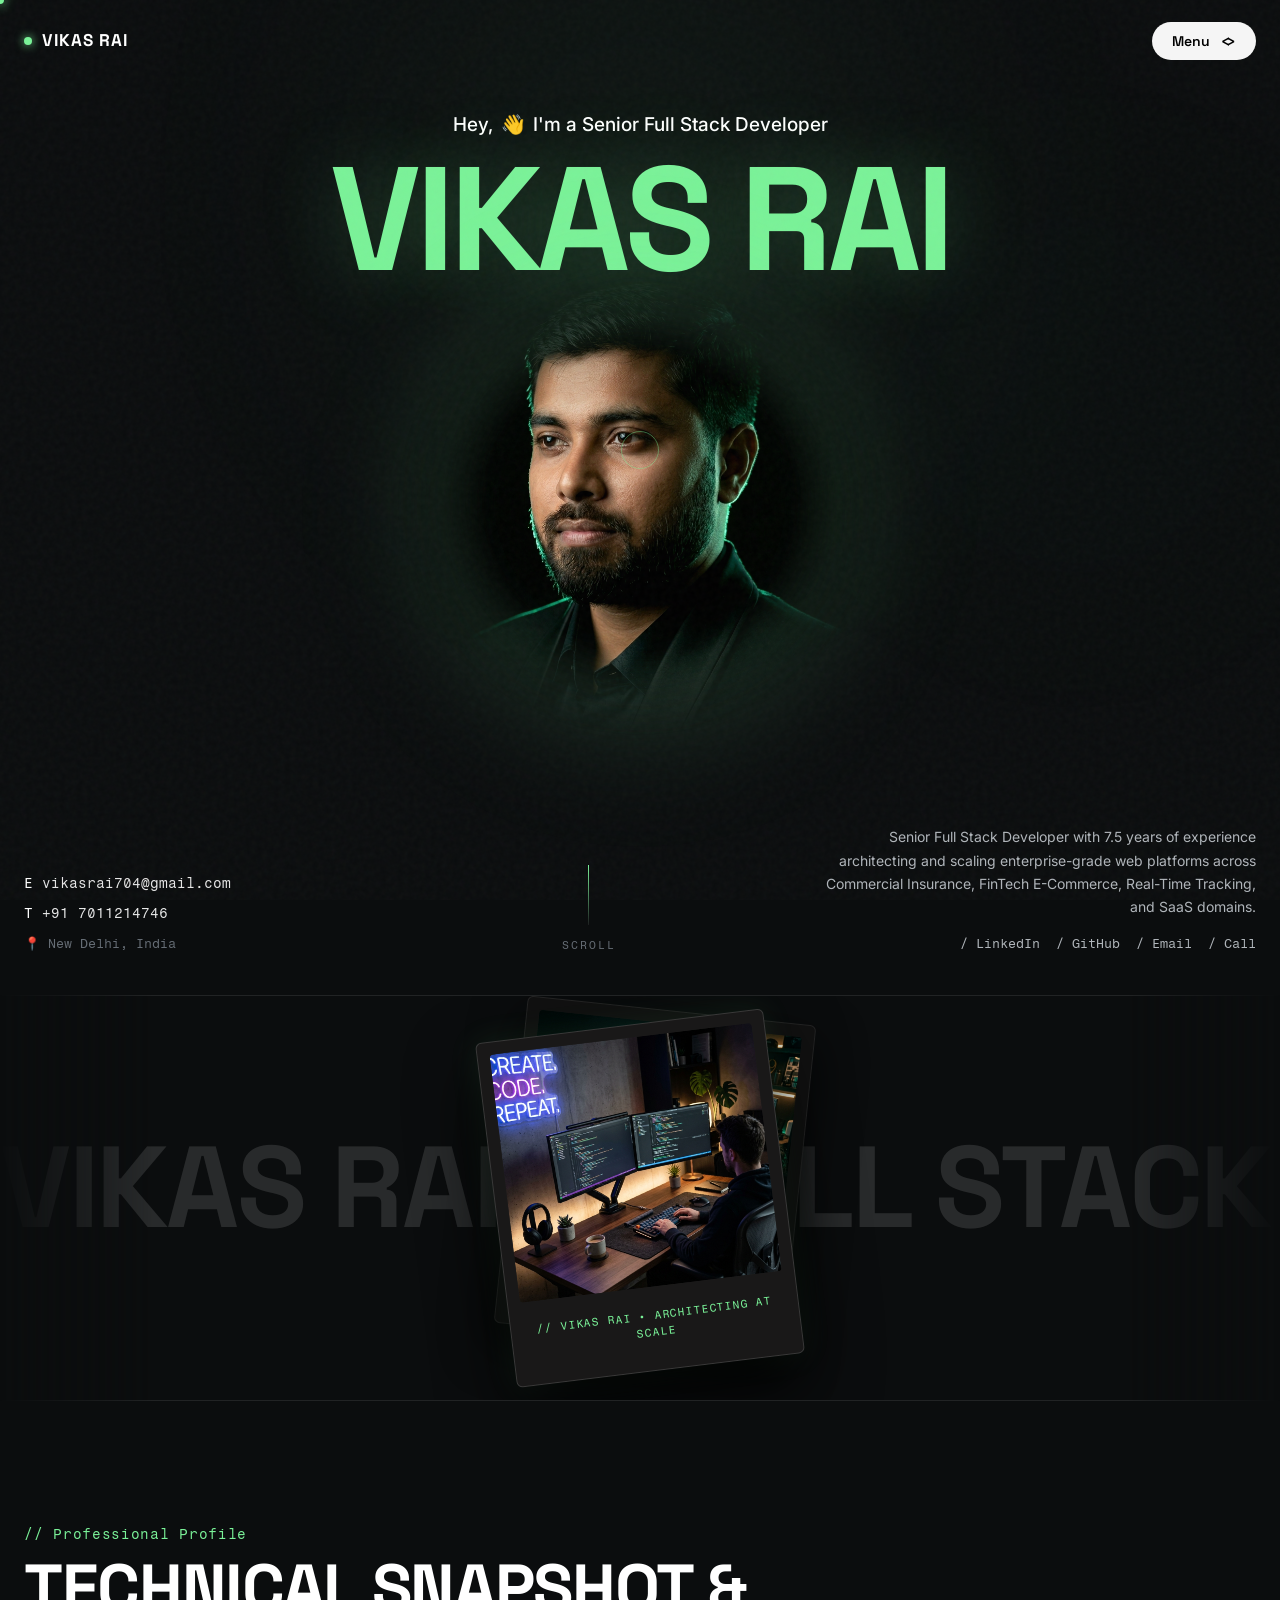
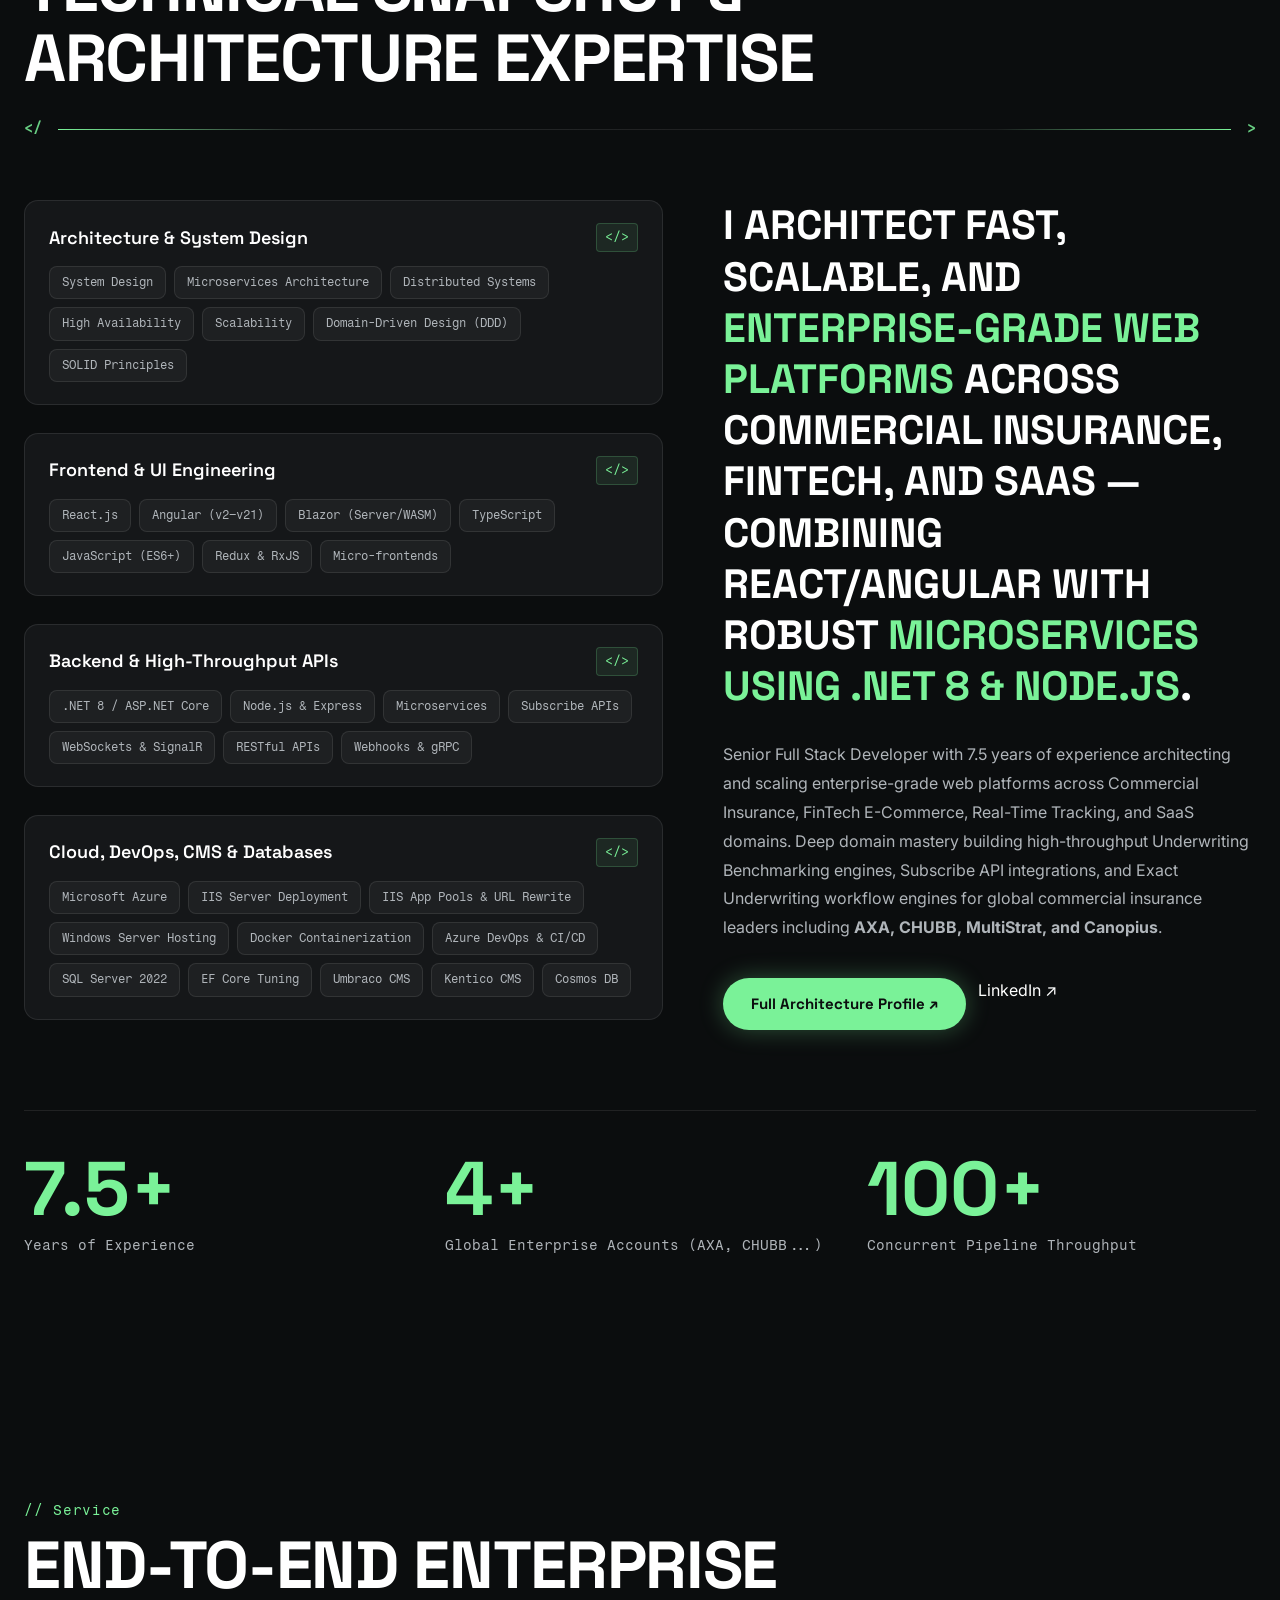
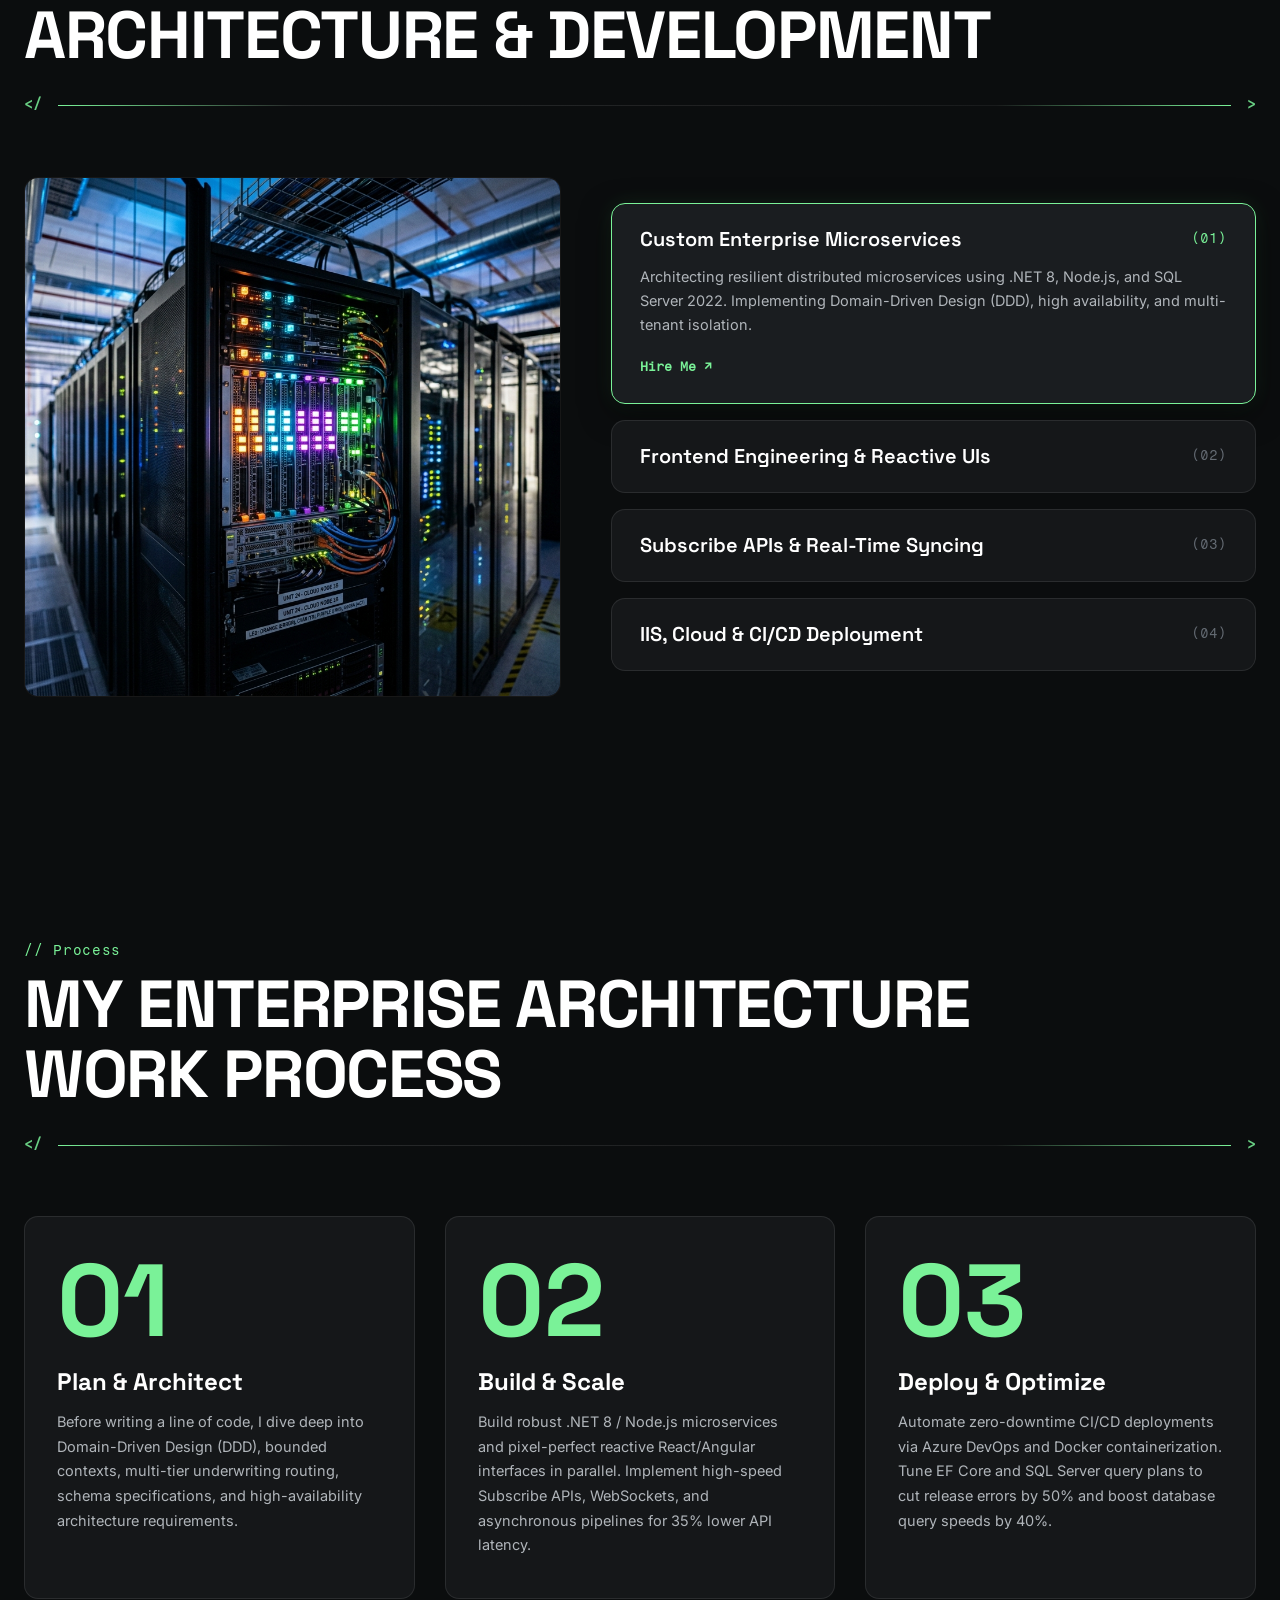
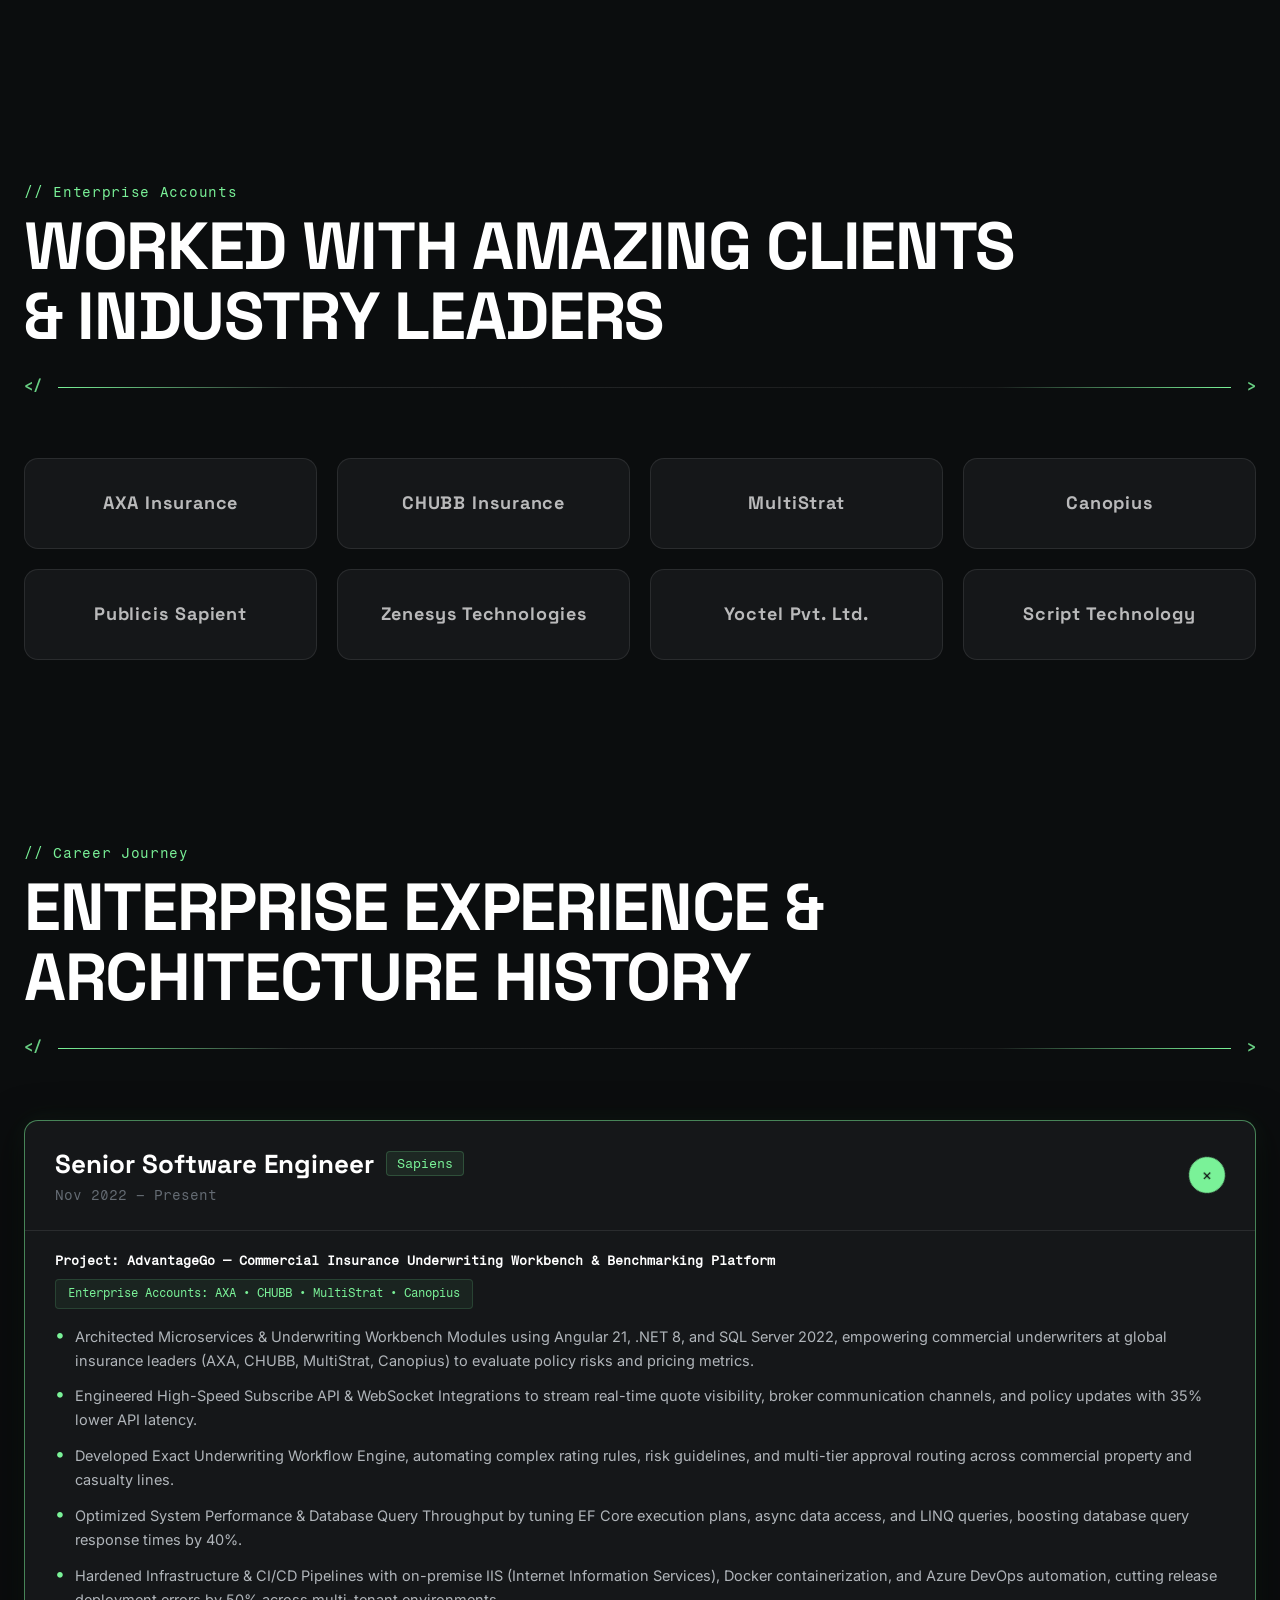
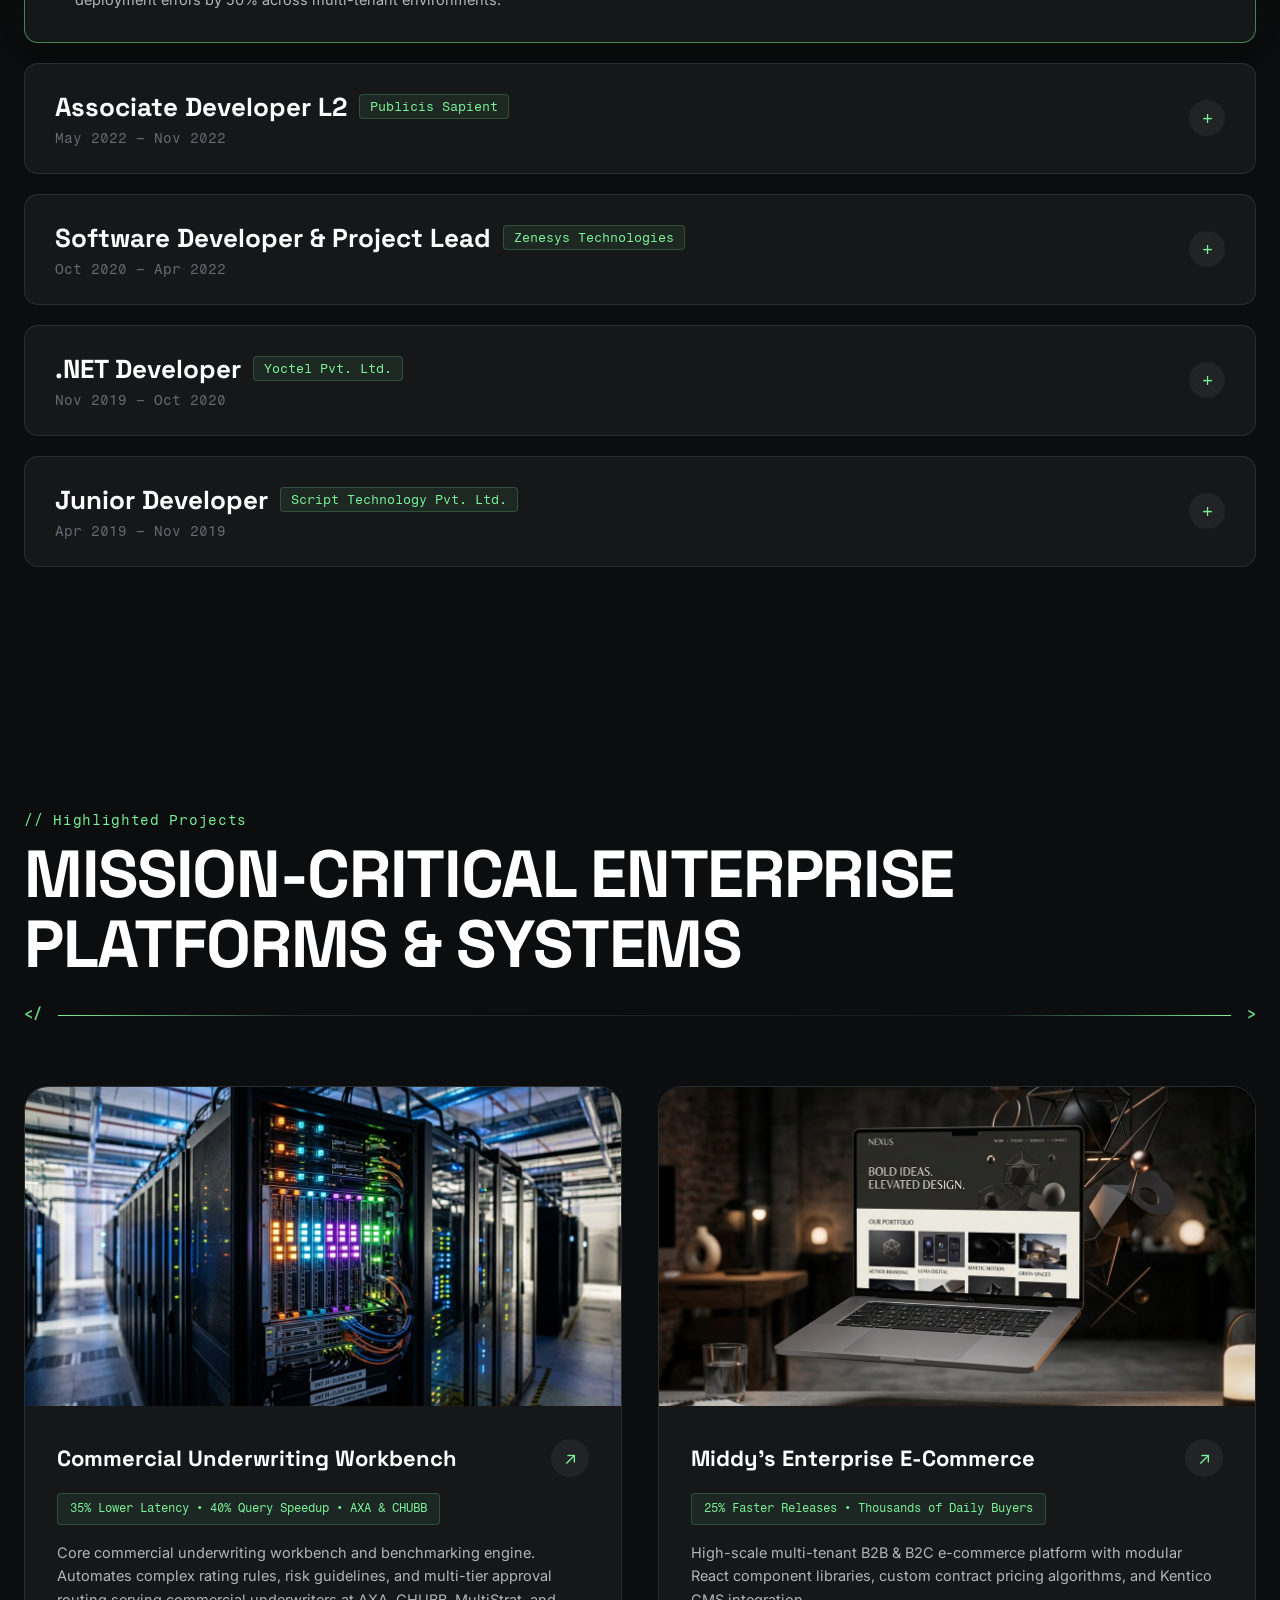
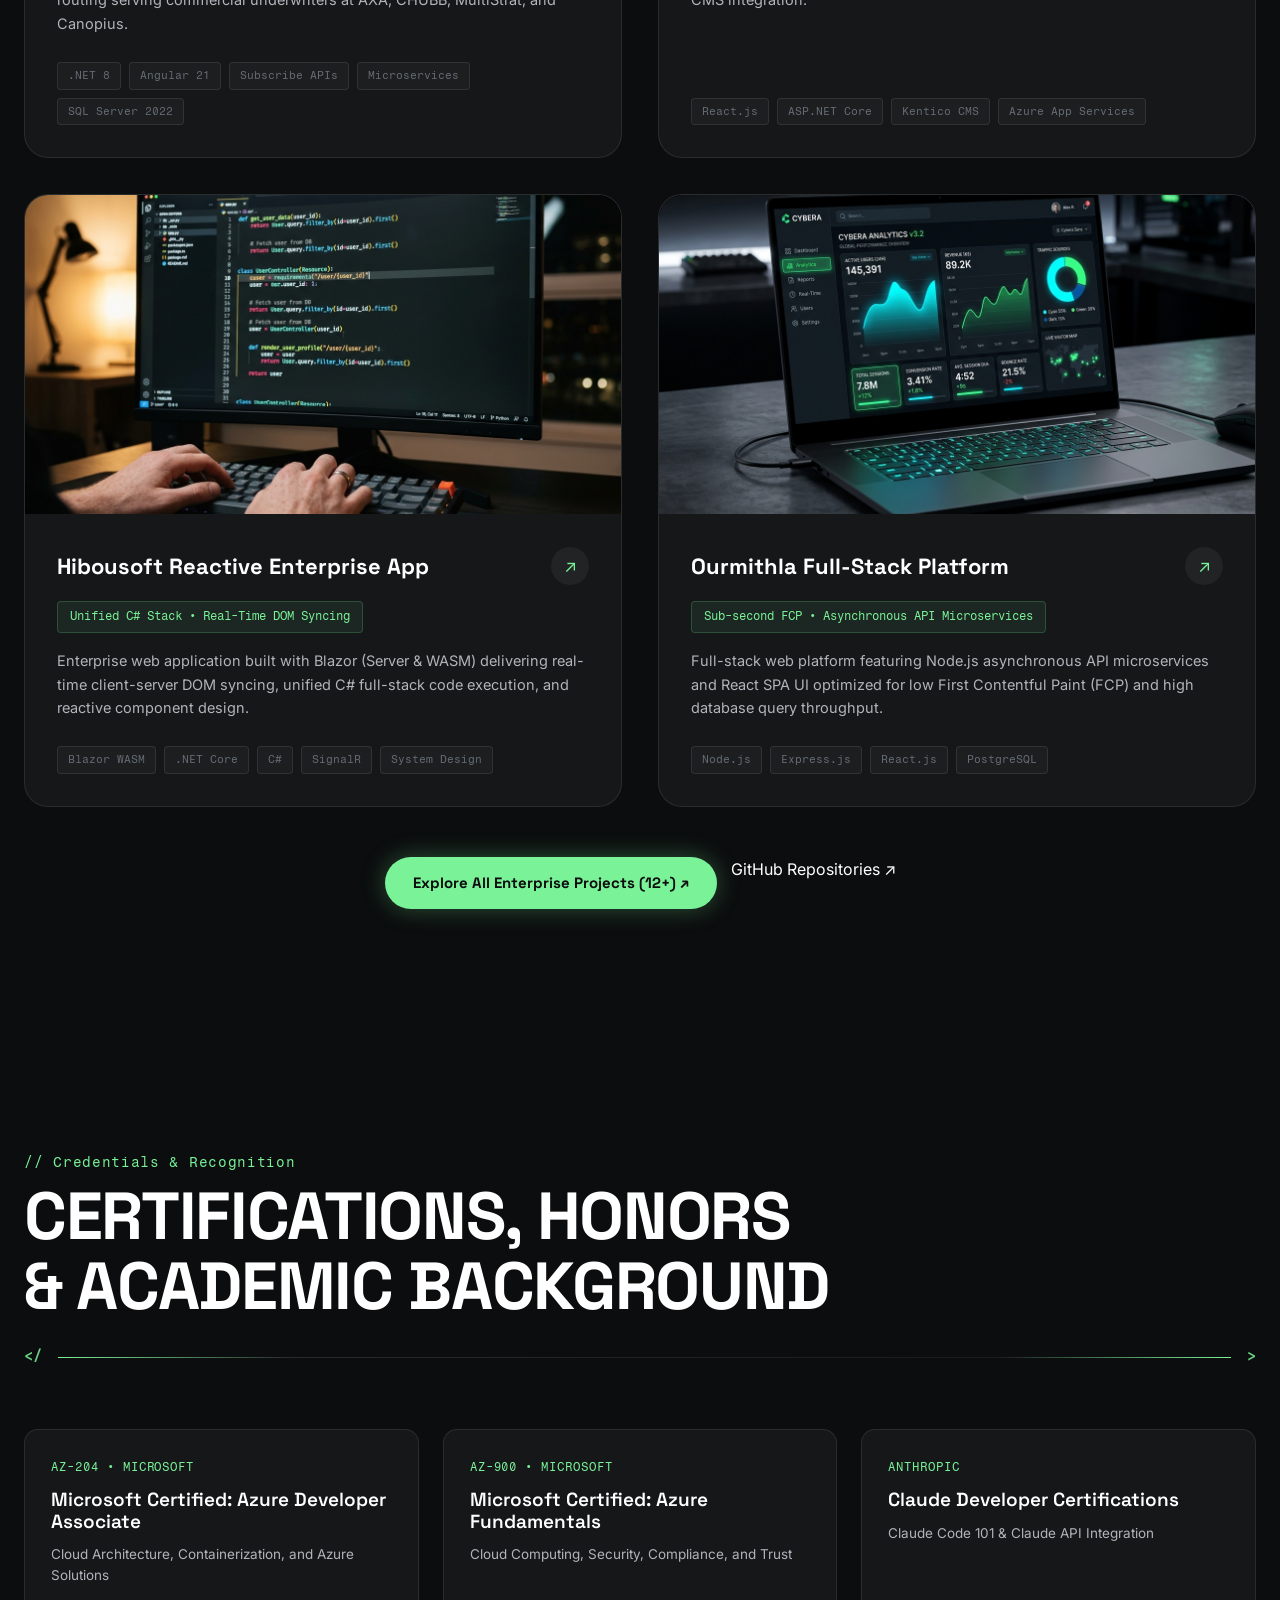
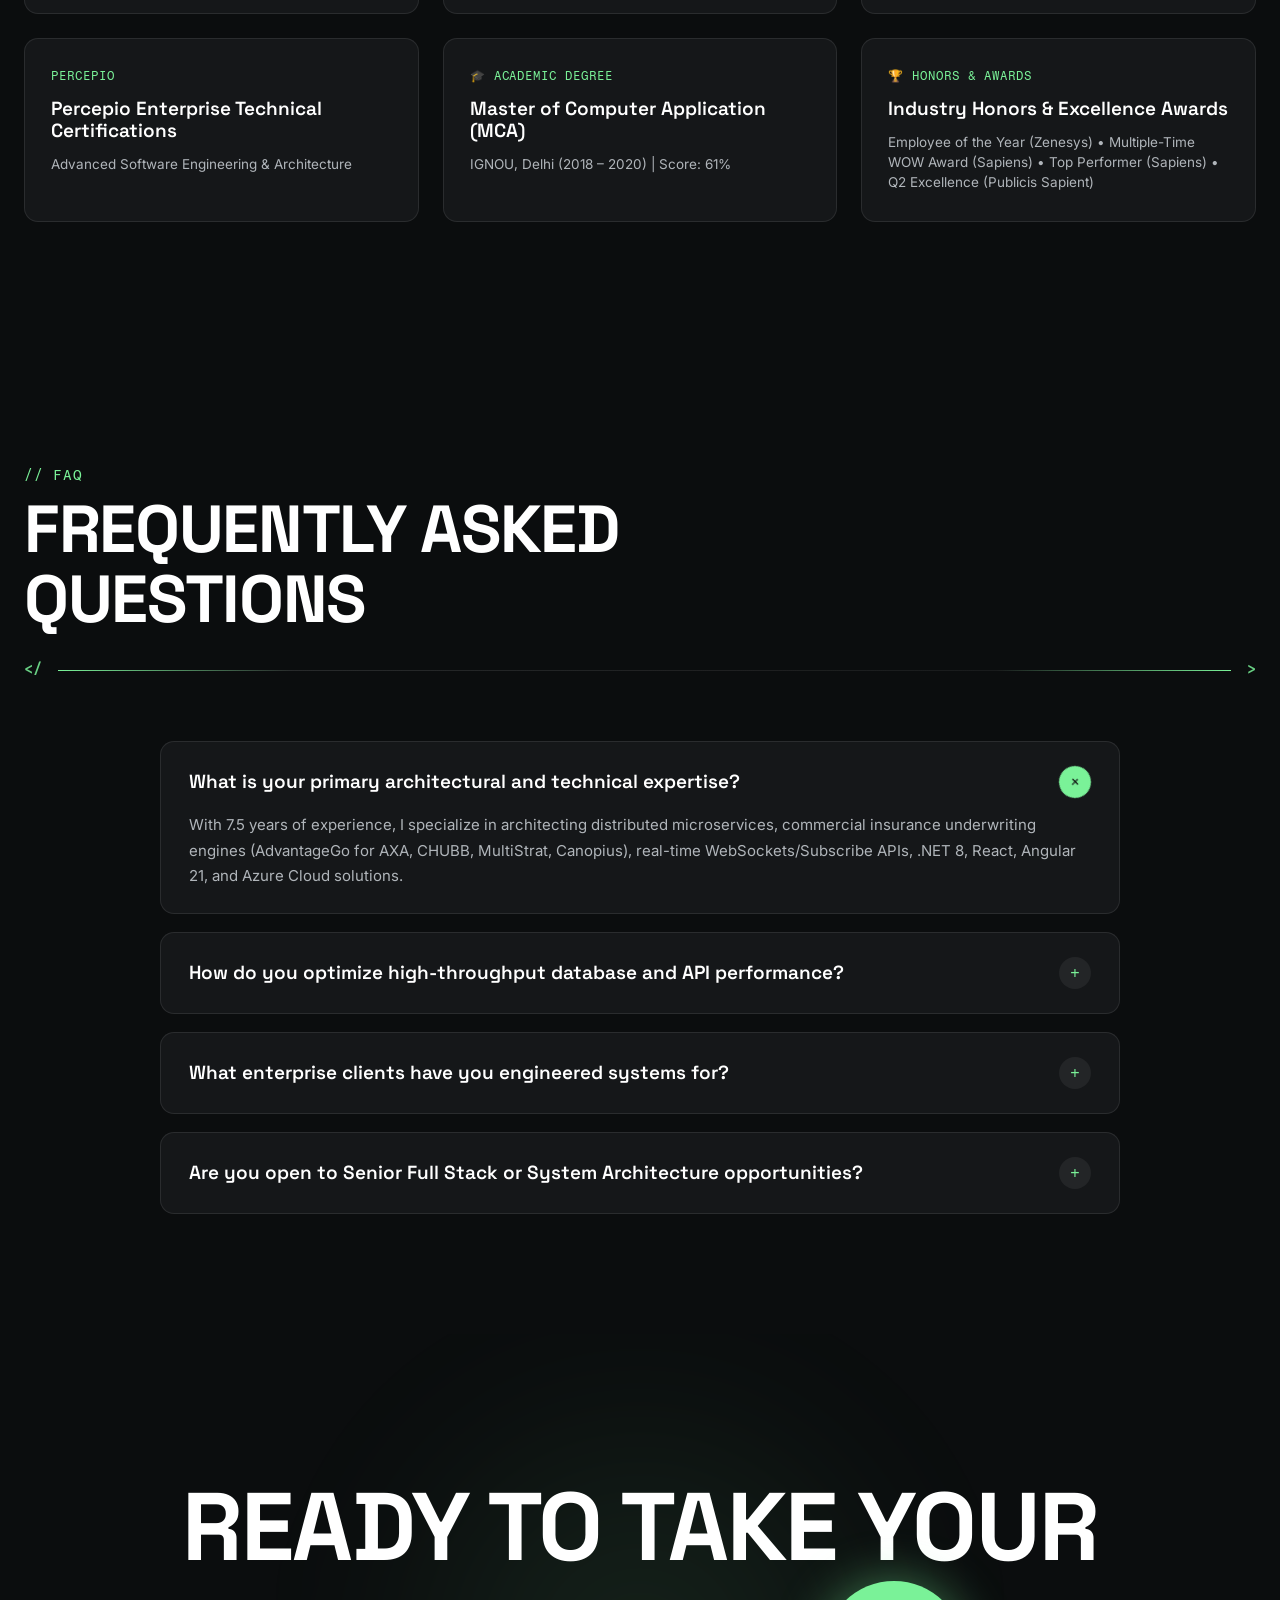
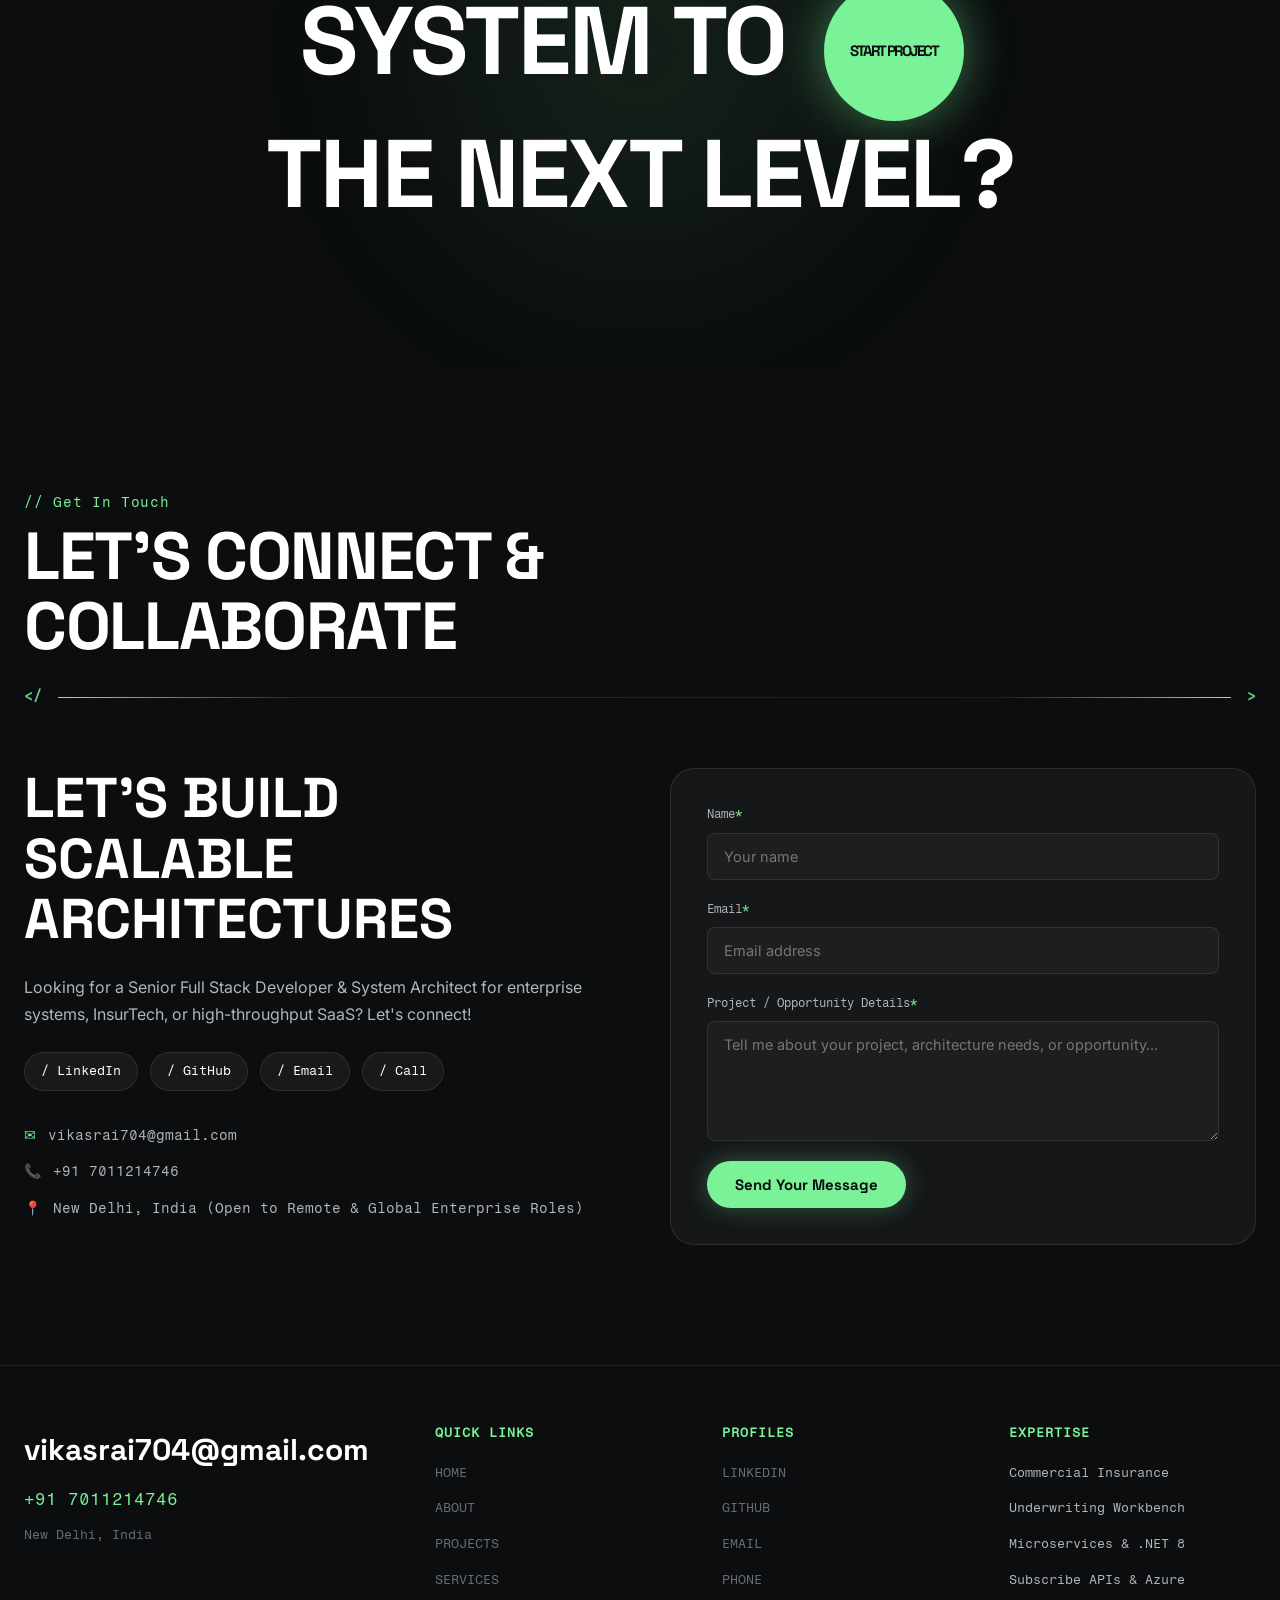
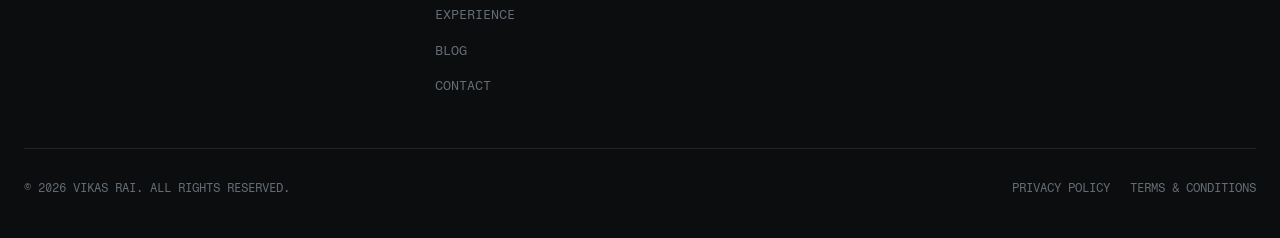
==== commit c92f2557: "Unify navigation menu across all pages, update stat to 100+ Concurrent Pipeline Throughput, add sub-" ====
--- a/index.html
+++ b/index.html
@@ -32,15 +32,13 @@
 
         <nav id="menuDropdown" class="menu-dropdown">
           <ul class="menu-nav-list">
-            <li class="menu-nav-item"><a href="#home">Home</a></li>
-            <li class="menu-nav-item"><a href="#about">About</a></li>
-            <li class="menu-nav-item"><a href="#services">Services</a></li>
-            <li class="menu-nav-item"><a href="#process">Process</a></li>
-            <li class="menu-nav-item"><a href="#experience">Experience</a></li>
-            <li class="menu-nav-item"><a href="#projects">Projects</a></li>
-            <li class="menu-nav-item"><a href="#certifications">Certifications</a></li>
-            <li class="menu-nav-item"><a href="#faq">FAQ</a></li>
-            <li class="menu-nav-item"><a href="#contact">Contact</a></li>
+            <li class="menu-nav-item"><a href="index.html">Home</a></li>
+            <li class="menu-nav-item"><a href="about.html">About</a></li>
+            <li class="menu-nav-item"><a href="projects.html">Projects</a></li>
+            <li class="menu-nav-item"><a href="index.html#services">Services</a></li>
+            <li class="menu-nav-item"><a href="index.html#experience">Experience</a></li>
+            <li class="menu-nav-item"><a href="blog.html">Blog</a></li>
+            <li class="menu-nav-item"><a href="contact.html">Contact</a></li>
           </ul>
         </nav>
       </div>
@@ -228,8 +226,9 @@
               Senior Full Stack Developer with 7.5 years of experience architecting and scaling enterprise-grade web platforms across Commercial Insurance, FinTech E-Commerce, Real-Time Tracking, and SaaS domains. Deep domain mastery building high-throughput Underwriting Benchmarking engines, Subscribe API integrations, and Exact Underwriting workflow engines for global commercial insurance leaders including <strong>AXA, CHUBB, MultiStrat, and Canopius</strong>.
             </p>
 
-            <div>
-              <a href="https://linkedin.com/in/virtualvr" target="_blank" rel="noopener noreferrer" class="btn-primary">Connect on LinkedIn ↗</a>
+            <div style="display: flex; gap: 12px; flex-wrap: wrap; margin-top: 8px;">
+              <a href="about.html" class="btn-primary">Full Architecture Profile ↗</a>
+              <a href="https://linkedin.com/in/virtualvr" target="_blank" rel="noopener noreferrer" class="btn-outline">LinkedIn ↗</a>
             </div>
           </div>
         </div>
@@ -245,8 +244,8 @@
             <div class="stat-label">Global Enterprise Accounts (AXA, CHUBB...)</div>
           </div>
           <div class="stat-card">
-            <div class="stat-number">5,000+</div>
-            <div class="stat-label">Concurrent Pipeline Throughput (RPS)</div>
+            <div class="stat-number">100+</div>
+            <div class="stat-label">Concurrent Pipeline Throughput</div>
           </div>
         </div>
       </div>
@@ -687,8 +686,9 @@
           </article>
         </div>
 
-        <div class="projects-cta-wrap">
-          <a href="https://github.com/VirtualRV" target="_blank" rel="noopener noreferrer" class="btn-primary">View GitHub Repositories ↗</a>
+        <div class="projects-cta-wrap" style="display: flex; gap: 14px; justify-content: center; flex-wrap: wrap;">
+          <a href="projects.html" class="btn-primary">Explore All Enterprise Projects (12+) ↗</a>
+          <a href="https://github.com/VirtualRV" target="_blank" rel="noopener noreferrer" class="btn-outline">GitHub Repositories ↗</a>
         </div>
       </div>
     </section>
@@ -923,15 +923,13 @@
         <div class="footer-nav-col">
           <h4>Quick links</h4>
           <ul>
-            <li><a href="#home">HOME</a></li>
-            <li><a href="#about">ABOUT</a></li>
-            <li><a href="#services">SERVICES</a></li>
-            <li><a href="#process">PROCESS</a></li>
-            <li><a href="#experience">EXPERIENCE</a></li>
-            <li><a href="#projects">PROJECTS</a></li>
-            <li><a href="#certifications">CERTIFICATIONS</a></li>
-            <li><a href="#faq">FAQ</a></li>
-            <li><a href="#contact">CONTACT</a></li>
+            <li><a href="index.html">HOME</a></li>
+            <li><a href="about.html">ABOUT</a></li>
+            <li><a href="projects.html">PROJECTS</a></li>
+            <li><a href="index.html#services">SERVICES</a></li>
+            <li><a href="index.html#experience">EXPERIENCE</a></li>
+            <li><a href="blog.html">BLOG</a></li>
+            <li><a href="contact.html">CONTACT</a></li>
           </ul>
         </div>
 
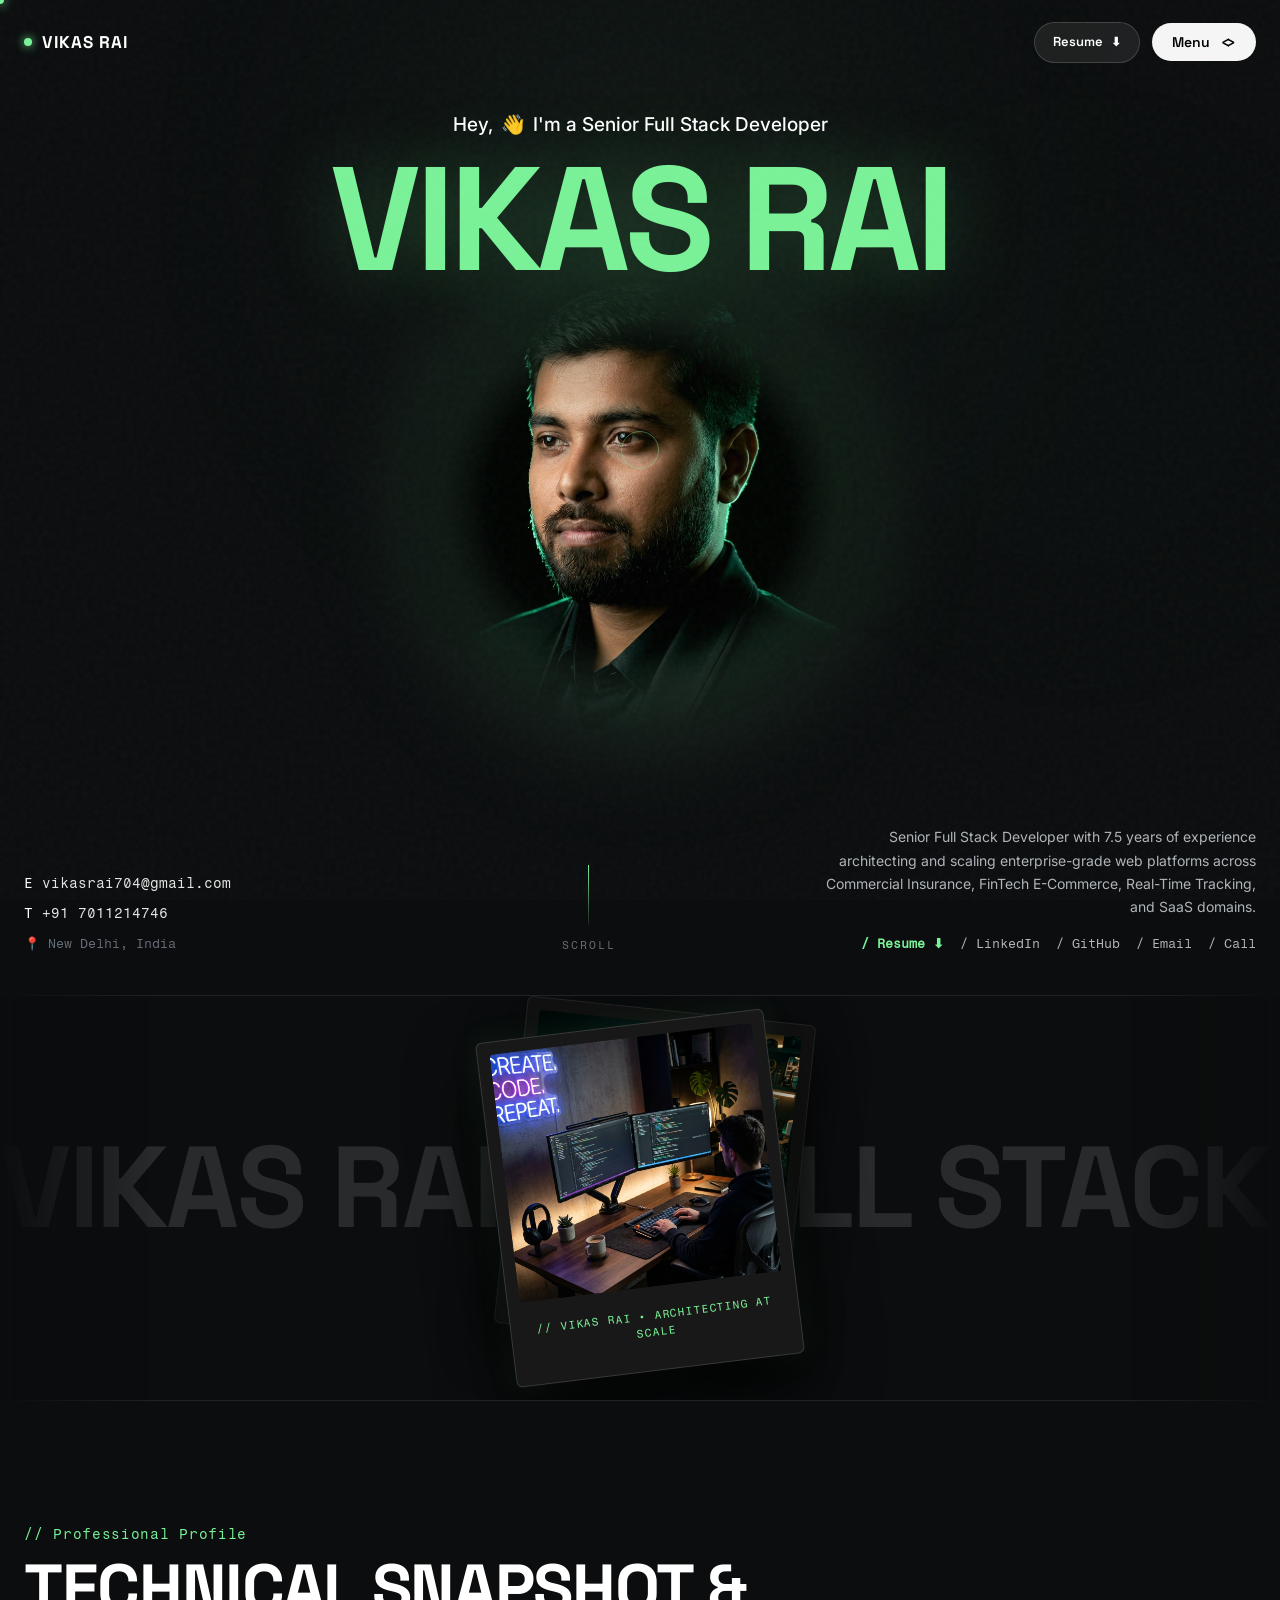
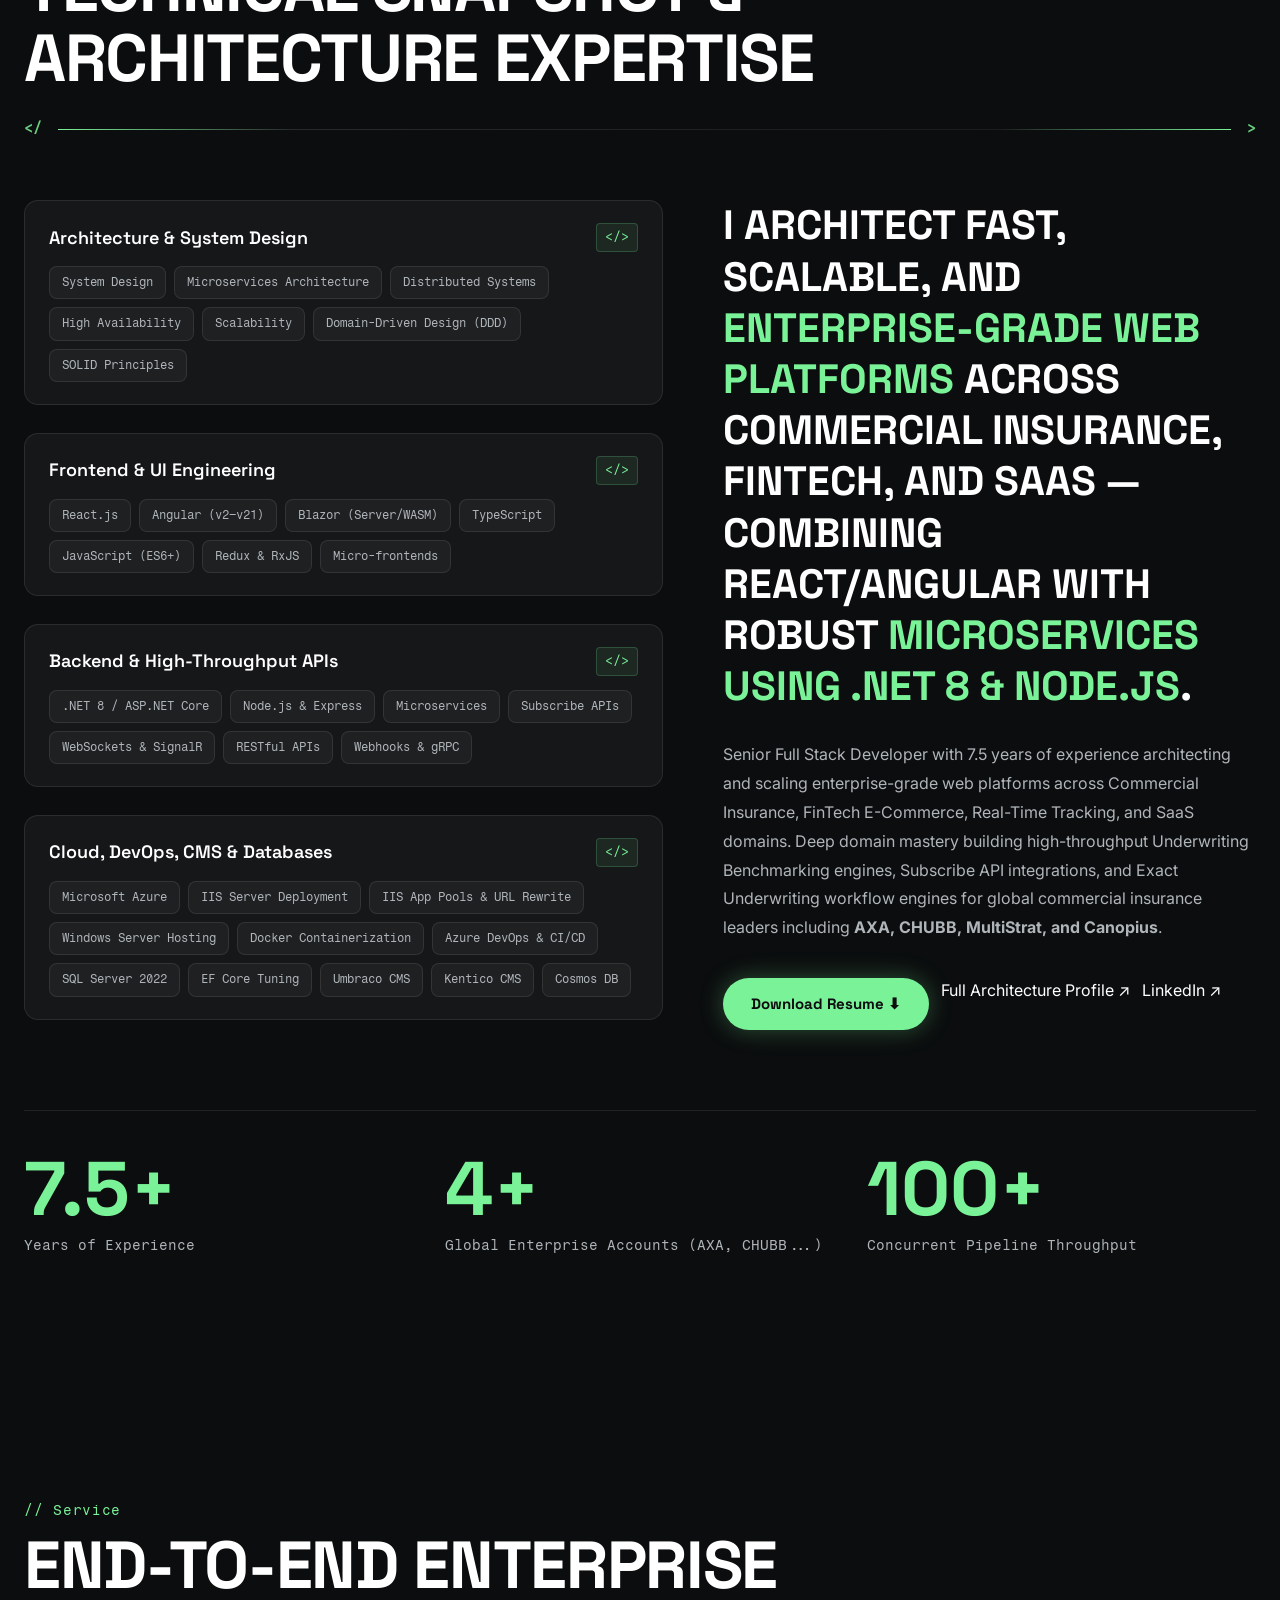
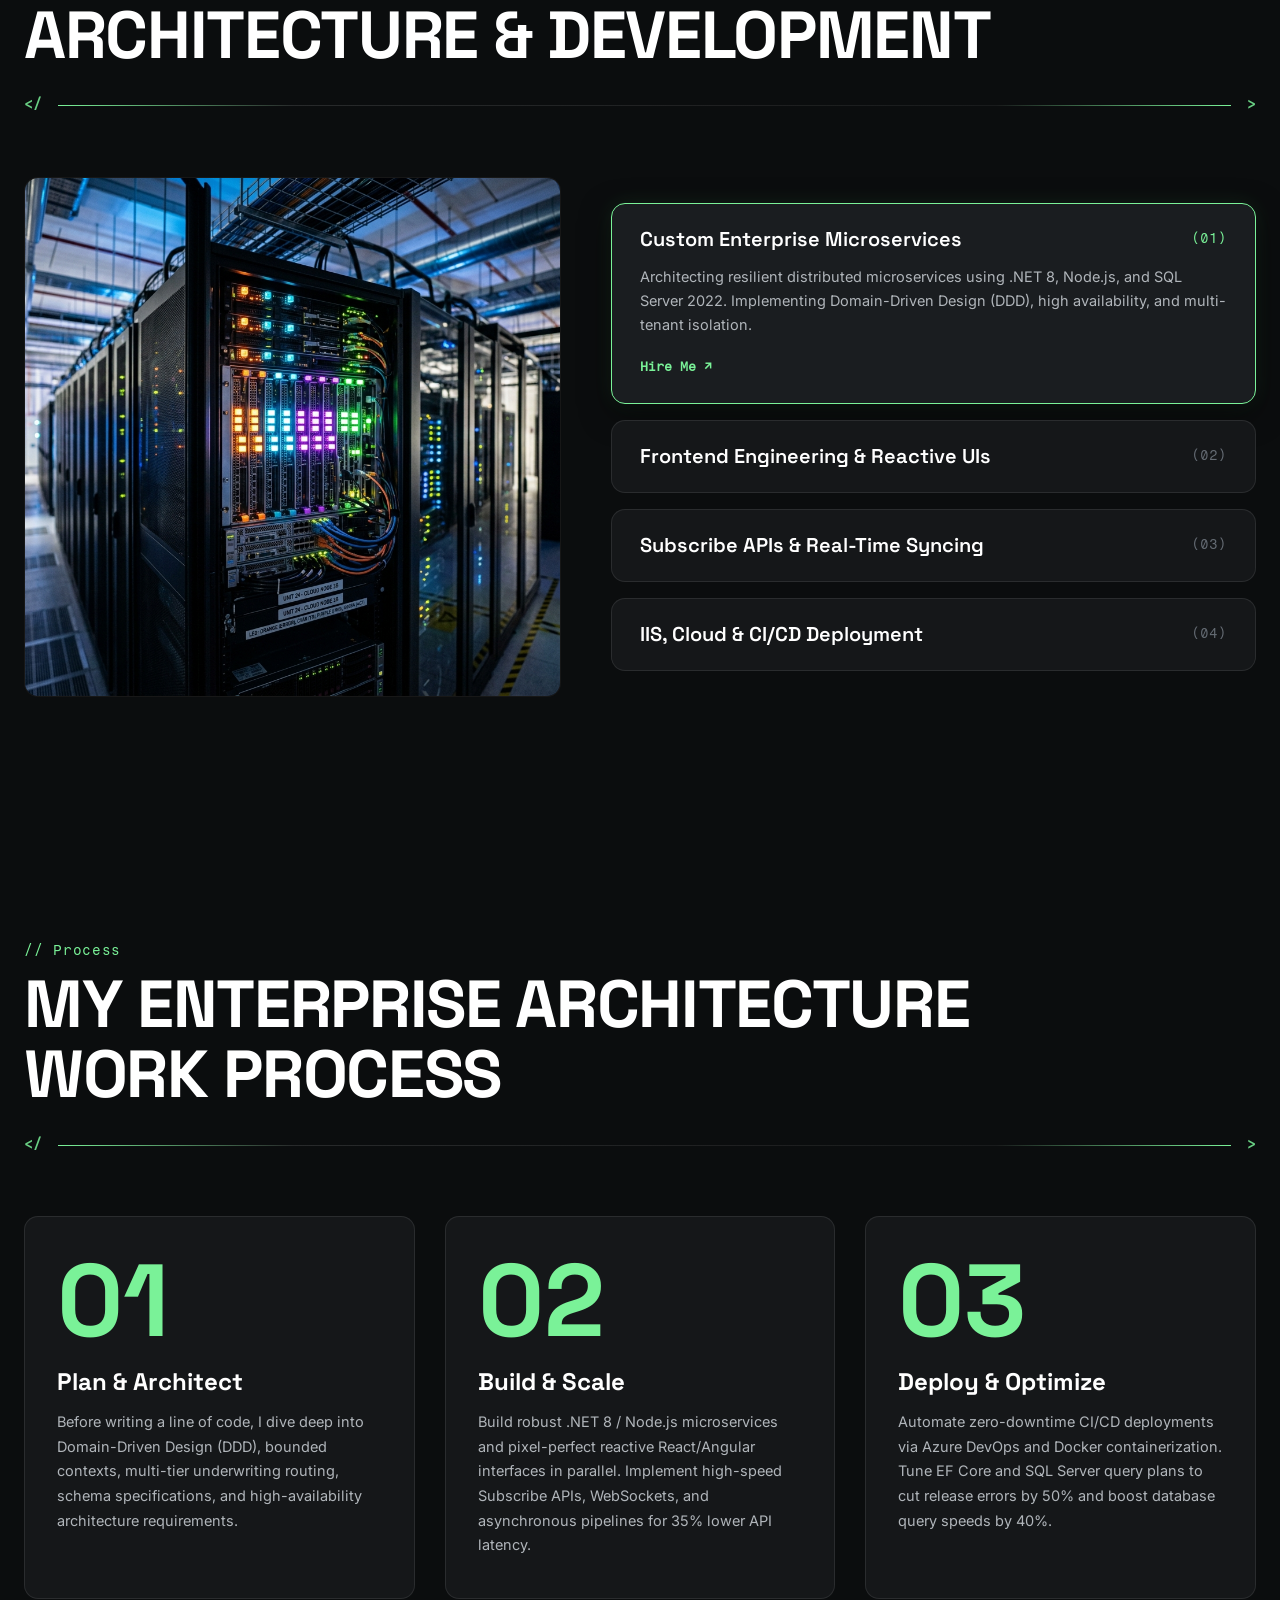
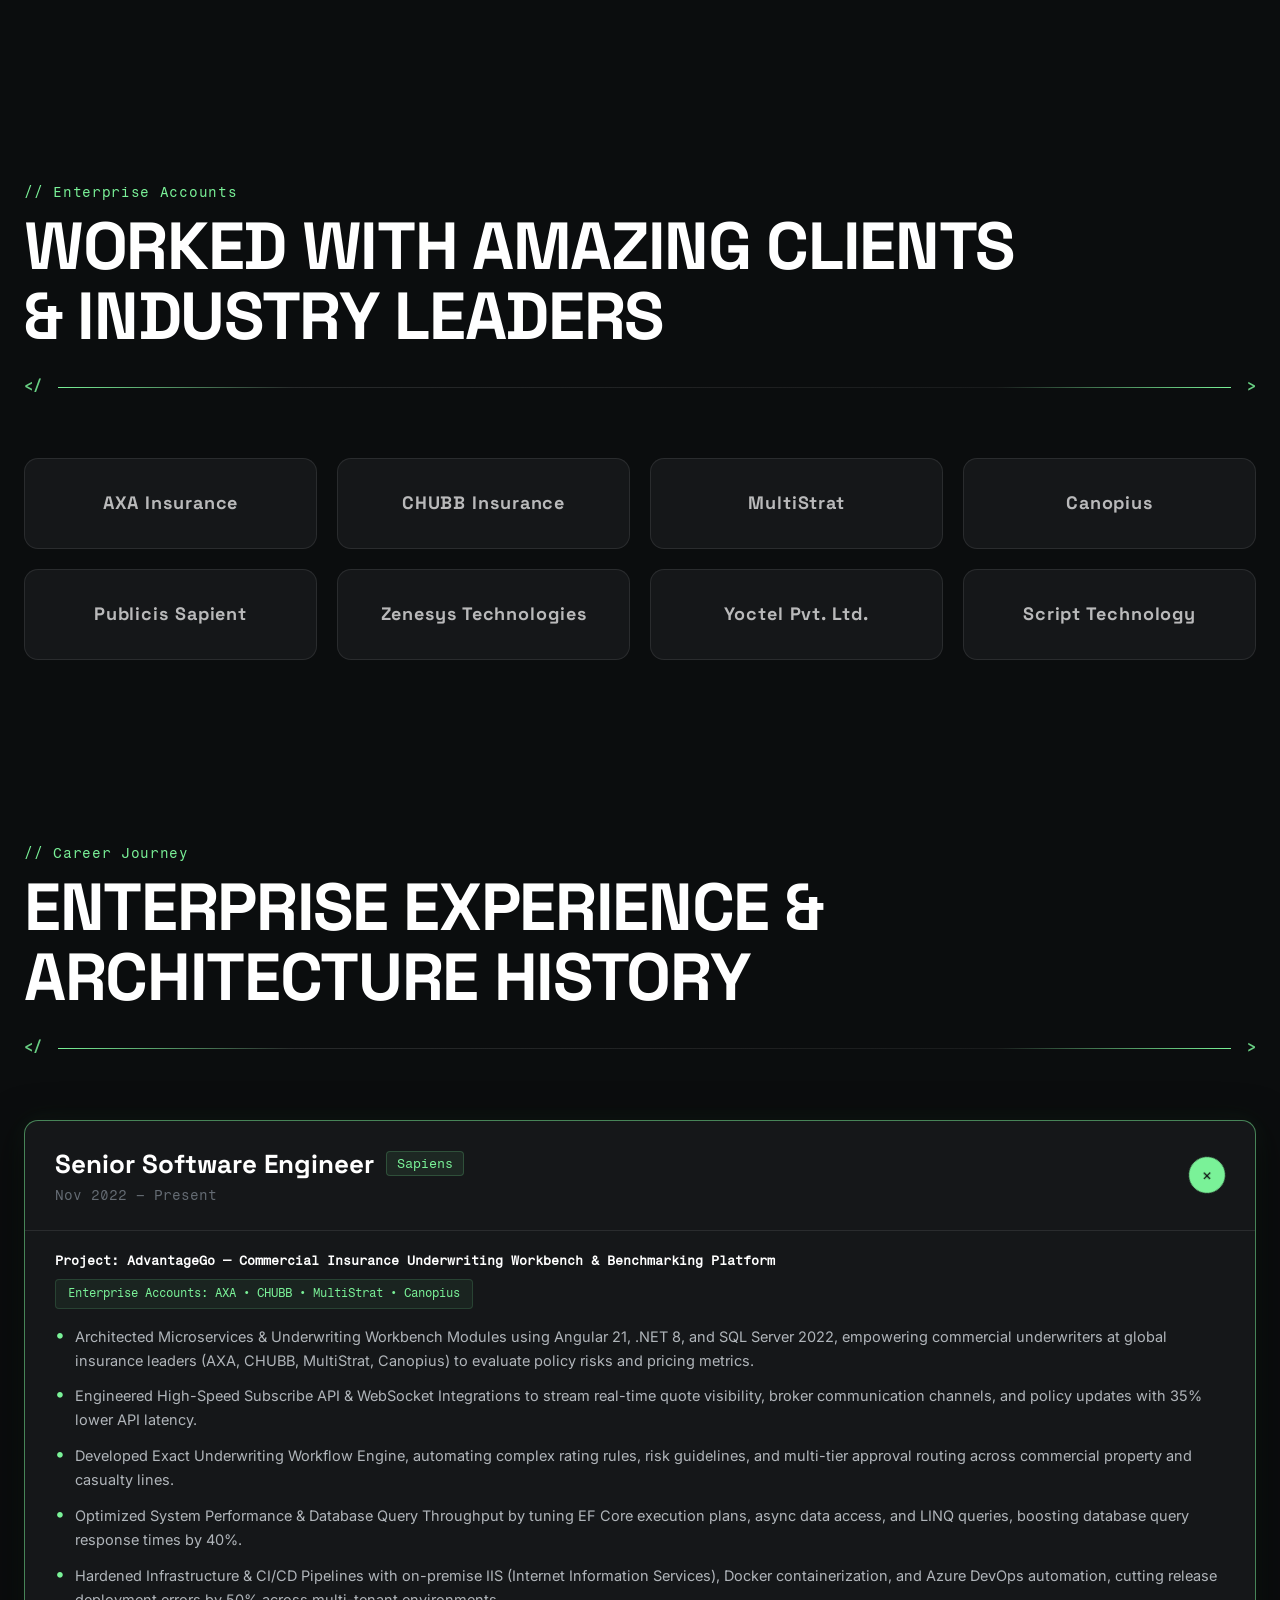
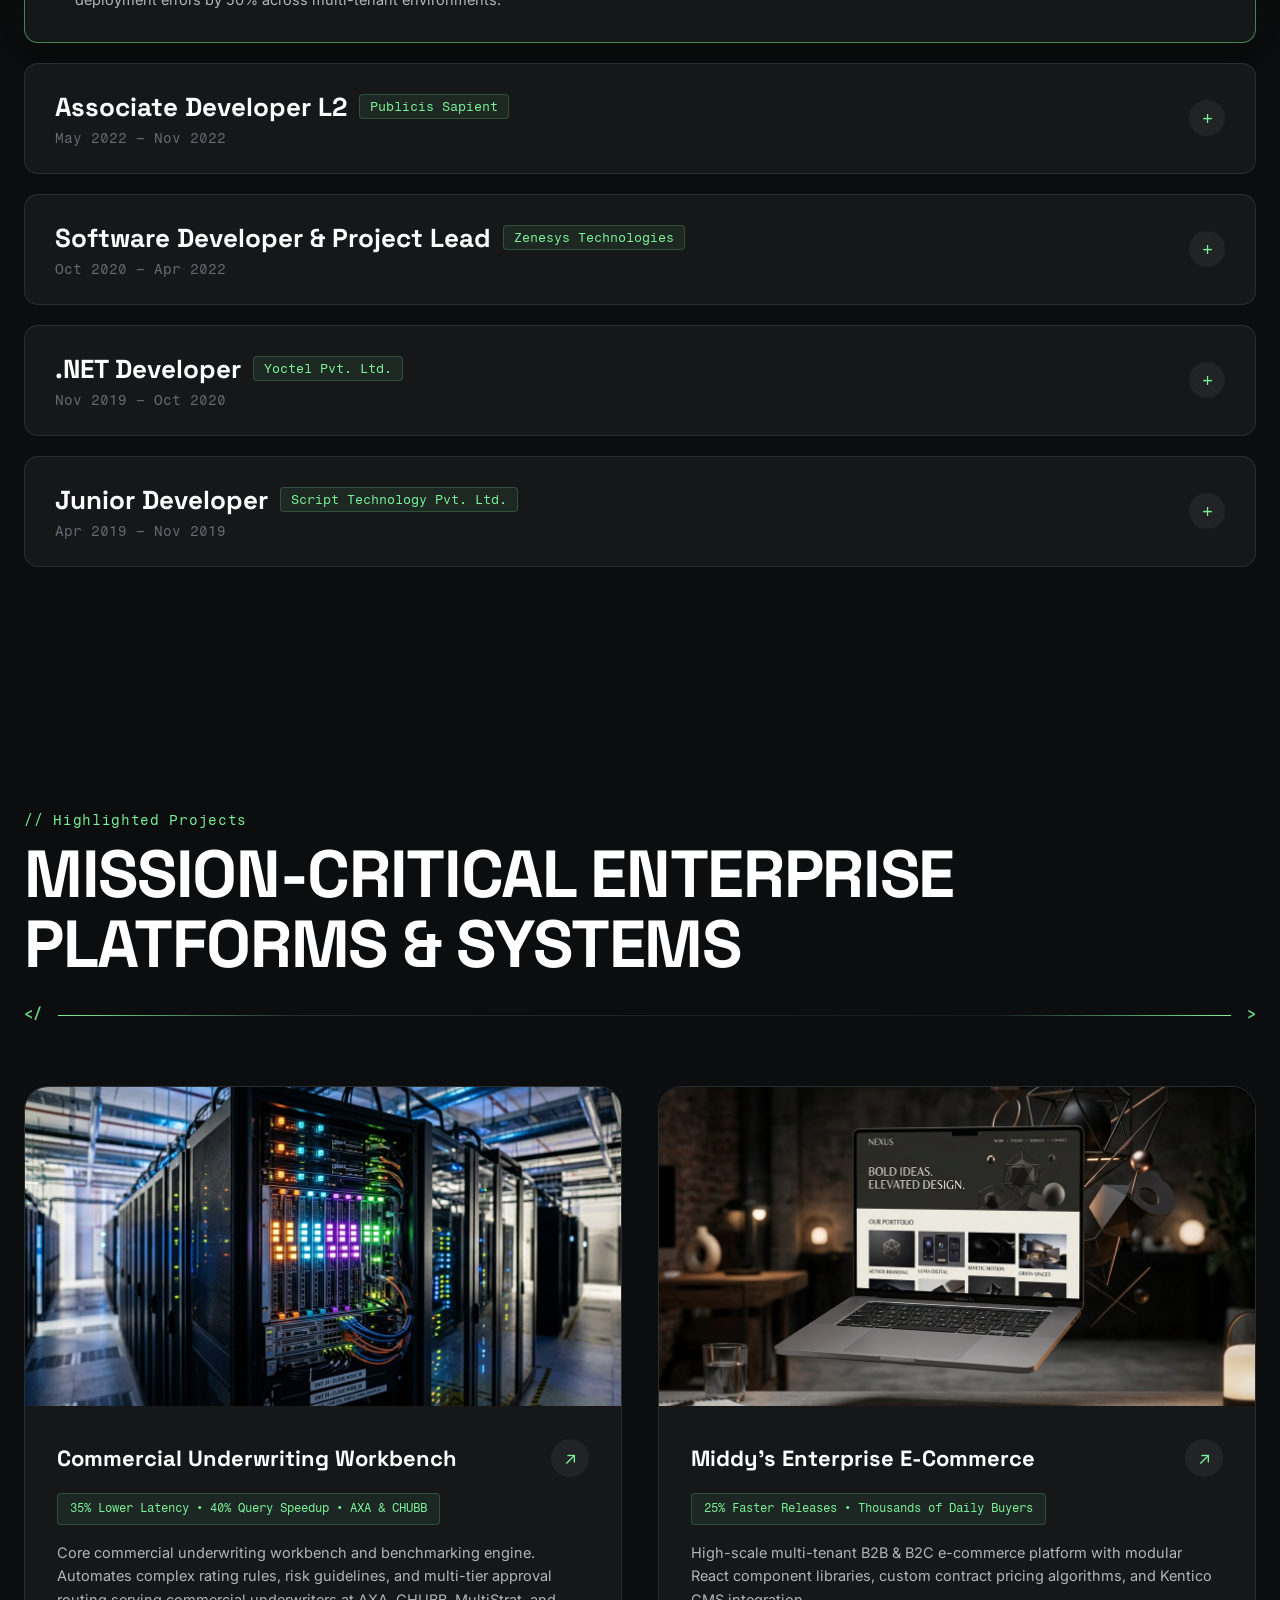
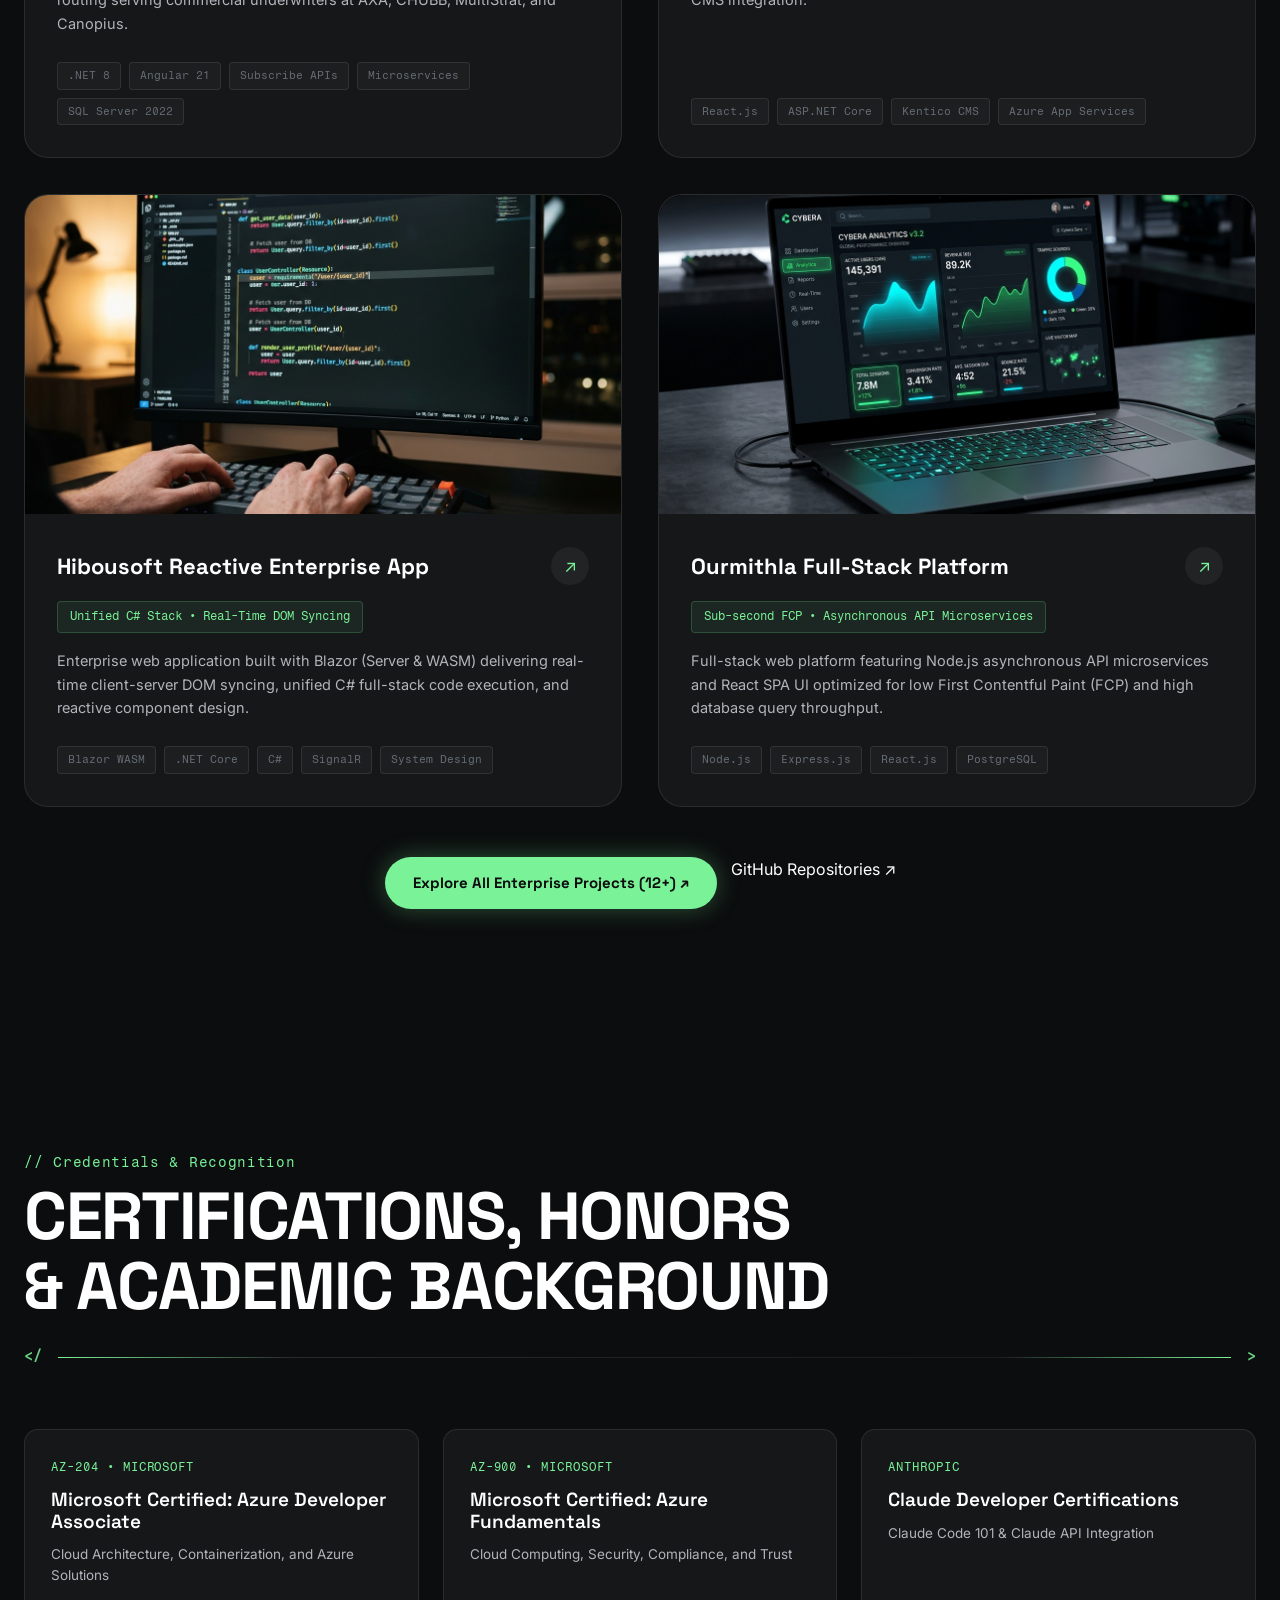
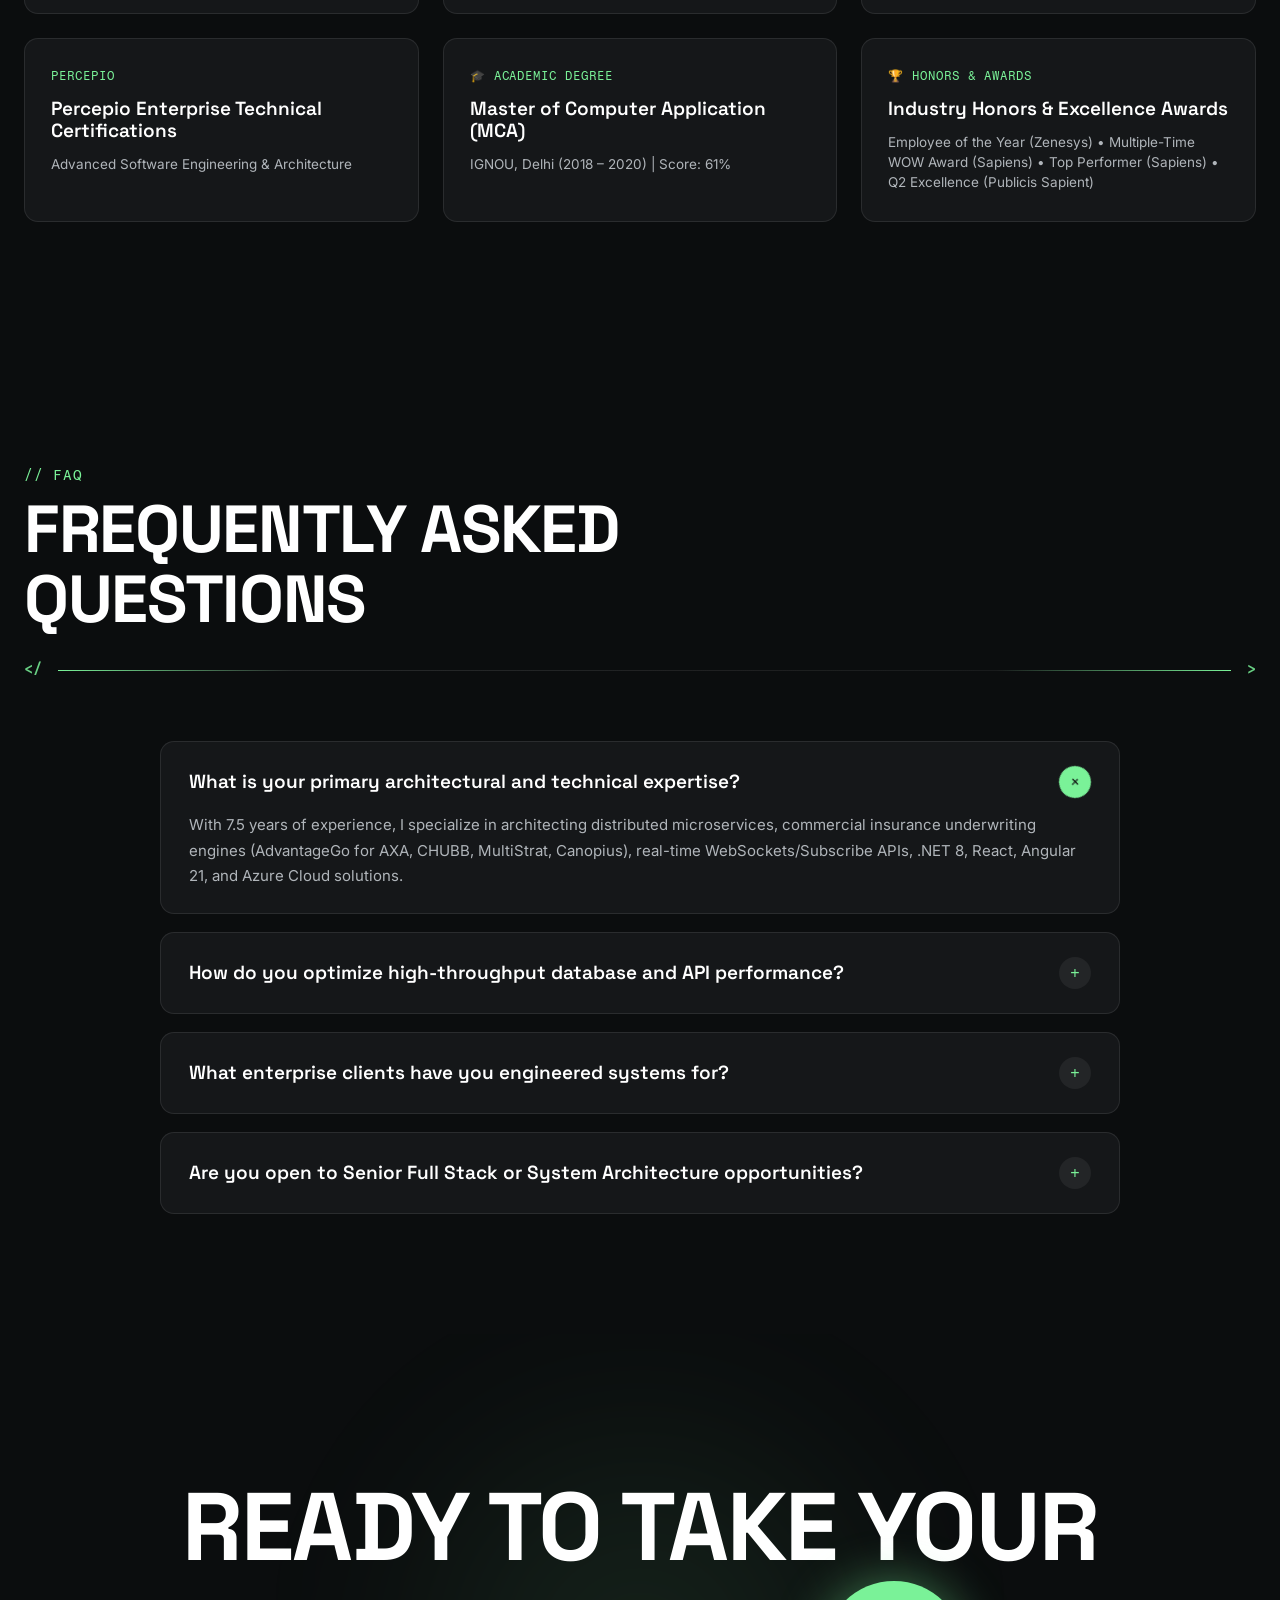
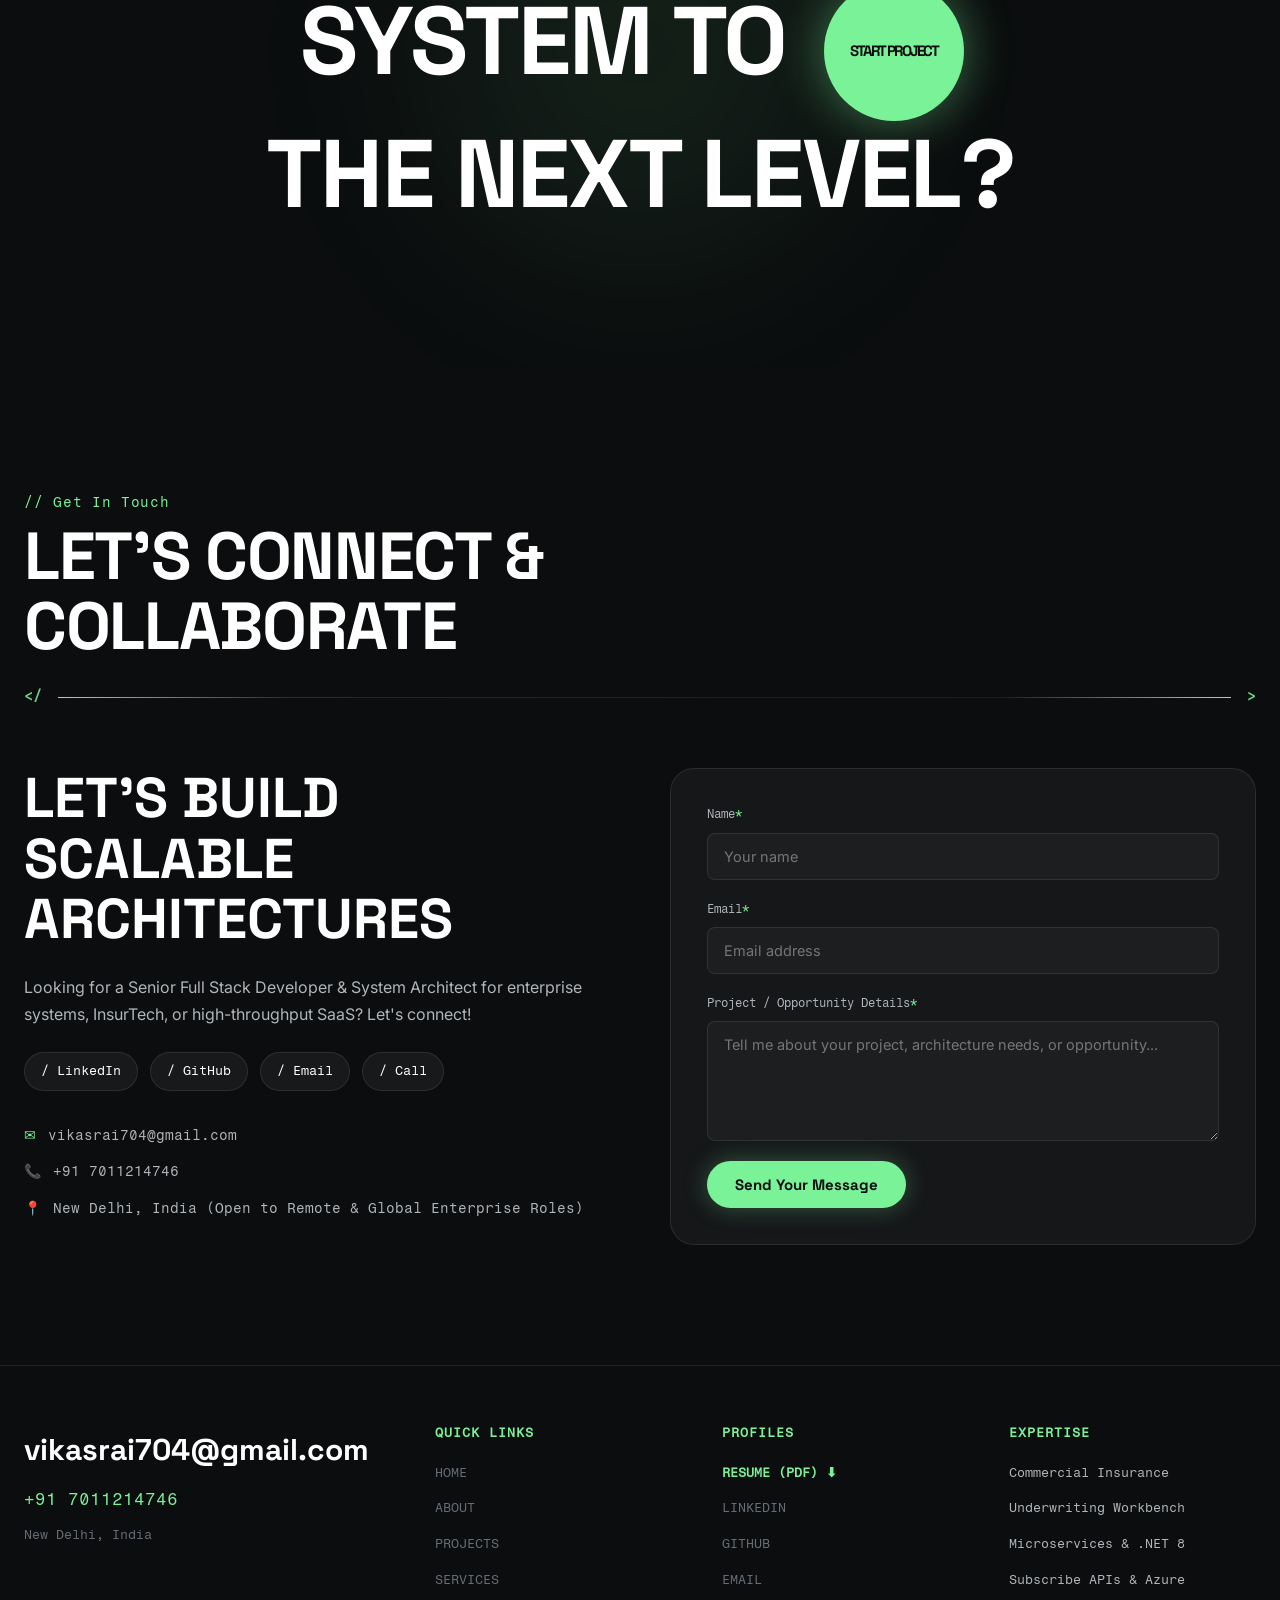
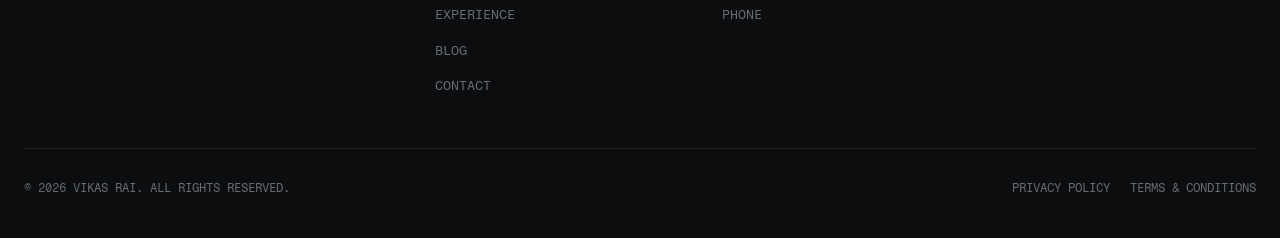
==== commit 3ef10f50: "Add recruiter resume PDF download links across navigation header, dropdown menu, hero, about narrati" ====
--- a/index.html
+++ b/index.html
@@ -24,23 +24,35 @@
         <span>VIKAS RAI</span>
       </a>
 
-      <div style="position: relative;">
-        <button id="menuToggleBtn" class="menu-toggle-btn" aria-expanded="false" aria-controls="menuDropdown">
-          <span>Menu</span>
-          <span class="chevron">&lt;&gt;</span>
-        </button>
-
-        <nav id="menuDropdown" class="menu-dropdown">
-          <ul class="menu-nav-list">
-            <li class="menu-nav-item"><a href="index.html">Home</a></li>
-            <li class="menu-nav-item"><a href="about.html">About</a></li>
-            <li class="menu-nav-item"><a href="projects.html">Projects</a></li>
-            <li class="menu-nav-item"><a href="index.html#services">Services</a></li>
-            <li class="menu-nav-item"><a href="index.html#experience">Experience</a></li>
-            <li class="menu-nav-item"><a href="blog.html">Blog</a></li>
-            <li class="menu-nav-item"><a href="contact.html">Contact</a></li>
-          </ul>
-        </nav>
+      <div style="display: flex; align-items: center; gap: 12px; position: relative;">
+        <a href="/assets/Vikas_Rai_Resume.pdf" download="Vikas_Rai_Resume.pdf" target="_blank" class="header-resume-btn" title="Download Vikas Rai Resume PDF">
+          <span>Resume</span>
+          <span class="resume-icon">⬇</span>
+        </a>
+
+        <div style="position: relative;">
+          <button id="menuToggleBtn" class="menu-toggle-btn" aria-expanded="false" aria-controls="menuDropdown">
+            <span>Menu</span>
+            <span class="chevron">&lt;&gt;</span>
+          </button>
+
+          <nav id="menuDropdown" class="menu-dropdown">
+            <ul class="menu-nav-list">
+              <li class="menu-nav-item"><a href="/">Home</a></li>
+              <li class="menu-nav-item"><a href="/about">About</a></li>
+              <li class="menu-nav-item"><a href="/projects">Projects</a></li>
+              <li class="menu-nav-item"><a href="/#services">Services</a></li>
+              <li class="menu-nav-item"><a href="/#experience">Experience</a></li>
+              <li class="menu-nav-item"><a href="/blog">Blog</a></li>
+              <li class="menu-nav-item"><a href="/contact">Contact</a></li>
+              <li class="menu-nav-item" style="border-top: 1px solid rgba(0,0,0,0.08); margin-top: 6px; padding-top: 6px;">
+                <a href="/assets/Vikas_Rai_Resume.pdf" download="Vikas_Rai_Resume.pdf" target="_blank" style="color: #0b9e38; font-weight: 700;">
+                  Download CV ⬇
+                </a>
+              </li>
+            </ul>
+          </nav>
+        </div>
       </div>
     </div>
   </header>
@@ -84,6 +96,7 @@
               Senior Full Stack Developer with 7.5 years of experience architecting and scaling enterprise-grade web platforms across Commercial Insurance, FinTech E-Commerce, Real-Time Tracking, and SaaS domains.
             </p>
             <div class="hero-social-links">
+              <a href="/assets/Vikas_Rai_Resume.pdf" download="Vikas_Rai_Resume.pdf" target="_blank" style="color: var(--accent-green); font-weight: 600;">/ Resume ⬇</a>
               <a href="https://linkedin.com/in/virtualvr" target="_blank" rel="noopener noreferrer">/ LinkedIn</a>
               <a href="https://github.com/VirtualRV" target="_blank" rel="noopener noreferrer">/ GitHub</a>
               <a href="mailto:vikasrai704@gmail.com">/ Email</a>
@@ -227,7 +240,8 @@
             </p>
 
             <div style="display: flex; gap: 12px; flex-wrap: wrap; margin-top: 8px;">
-              <a href="about.html" class="btn-primary">Full Architecture Profile ↗</a>
+              <a href="/assets/Vikas_Rai_Resume.pdf" download="Vikas_Rai_Resume.pdf" target="_blank" class="btn-primary">Download Resume ⬇</a>
+              <a href="/about" class="btn-outline">Full Architecture Profile ↗</a>
               <a href="https://linkedin.com/in/virtualvr" target="_blank" rel="noopener noreferrer" class="btn-outline">LinkedIn ↗</a>
             </div>
           </div>
@@ -687,7 +701,7 @@
         </div>
 
         <div class="projects-cta-wrap" style="display: flex; gap: 14px; justify-content: center; flex-wrap: wrap;">
-          <a href="projects.html" class="btn-primary">Explore All Enterprise Projects (12+) ↗</a>
+          <a href="/projects" class="btn-primary">Explore All Enterprise Projects (12+) ↗</a>
           <a href="https://github.com/VirtualRV" target="_blank" rel="noopener noreferrer" class="btn-outline">GitHub Repositories ↗</a>
         </div>
       </div>
@@ -923,19 +937,20 @@
         <div class="footer-nav-col">
           <h4>Quick links</h4>
           <ul>
-            <li><a href="index.html">HOME</a></li>
-            <li><a href="about.html">ABOUT</a></li>
-            <li><a href="projects.html">PROJECTS</a></li>
-            <li><a href="index.html#services">SERVICES</a></li>
-            <li><a href="index.html#experience">EXPERIENCE</a></li>
-            <li><a href="blog.html">BLOG</a></li>
-            <li><a href="contact.html">CONTACT</a></li>
+            <li><a href="/">HOME</a></li>
+            <li><a href="/about">ABOUT</a></li>
+            <li><a href="/projects">PROJECTS</a></li>
+            <li><a href="/#services">SERVICES</a></li>
+            <li><a href="/#experience">EXPERIENCE</a></li>
+            <li><a href="/blog">BLOG</a></li>
+            <li><a href="/contact">CONTACT</a></li>
           </ul>
         </div>
 
         <div class="footer-nav-col">
           <h4>Profiles</h4>
           <ul>
+            <li><a href="/assets/Vikas_Rai_Resume.pdf" download="Vikas_Rai_Resume.pdf" target="_blank" style="color: var(--accent-green); font-weight: 600;">RESUME (PDF) ⬇</a></li>
             <li><a href="https://linkedin.com/in/virtualvr" target="_blank" rel="noopener noreferrer">LINKEDIN</a></li>
             <li><a href="https://github.com/VirtualRV" target="_blank" rel="noopener noreferrer">GITHUB</a></li>
             <li><a href="mailto:vikasrai704@gmail.com">EMAIL</a></li>
--- a/css/style.css
+++ b/css/style.css
@@ -337,6 +337,41 @@
 @keyframes pulse-dot {
   0%, 100% { opacity: 1; transform: scale(1); box-shadow: 0 0 10px var(--accent-green); }
   50% { opacity: 0.45; transform: scale(0.85); box-shadow: 0 0 4px var(--accent-green); }
+}
+
+.header-resume-btn {
+  display: inline-flex;
+  align-items: center;
+  gap: 8px;
+  background-color: rgba(255, 255, 255, 0.08);
+  color: #FFFFFF;
+  border: 1px solid rgba(255, 255, 255, 0.16);
+  font-family: var(--font-display);
+  font-size: 13px;
+  font-weight: 600;
+  padding: 9px 18px;
+  border-radius: var(--radius-pill);
+  transition: var(--transition-smooth);
+  backdrop-filter: blur(10px);
+  text-decoration: none;
+  z-index: 1100;
+}
+
+.header-resume-btn:hover {
+  background-color: var(--accent-green);
+  color: #000000;
+  border-color: var(--accent-green);
+  box-shadow: 0 0 22px rgba(122, 242, 152, 0.4);
+  transform: translateY(-1px);
+}
+
+.header-resume-btn .resume-icon {
+  font-size: 12px;
+  transition: transform 0.2s ease;
+}
+
+.header-resume-btn:hover .resume-icon {
+  transform: translateY(2px);
 }
 
 .menu-toggle-btn {
